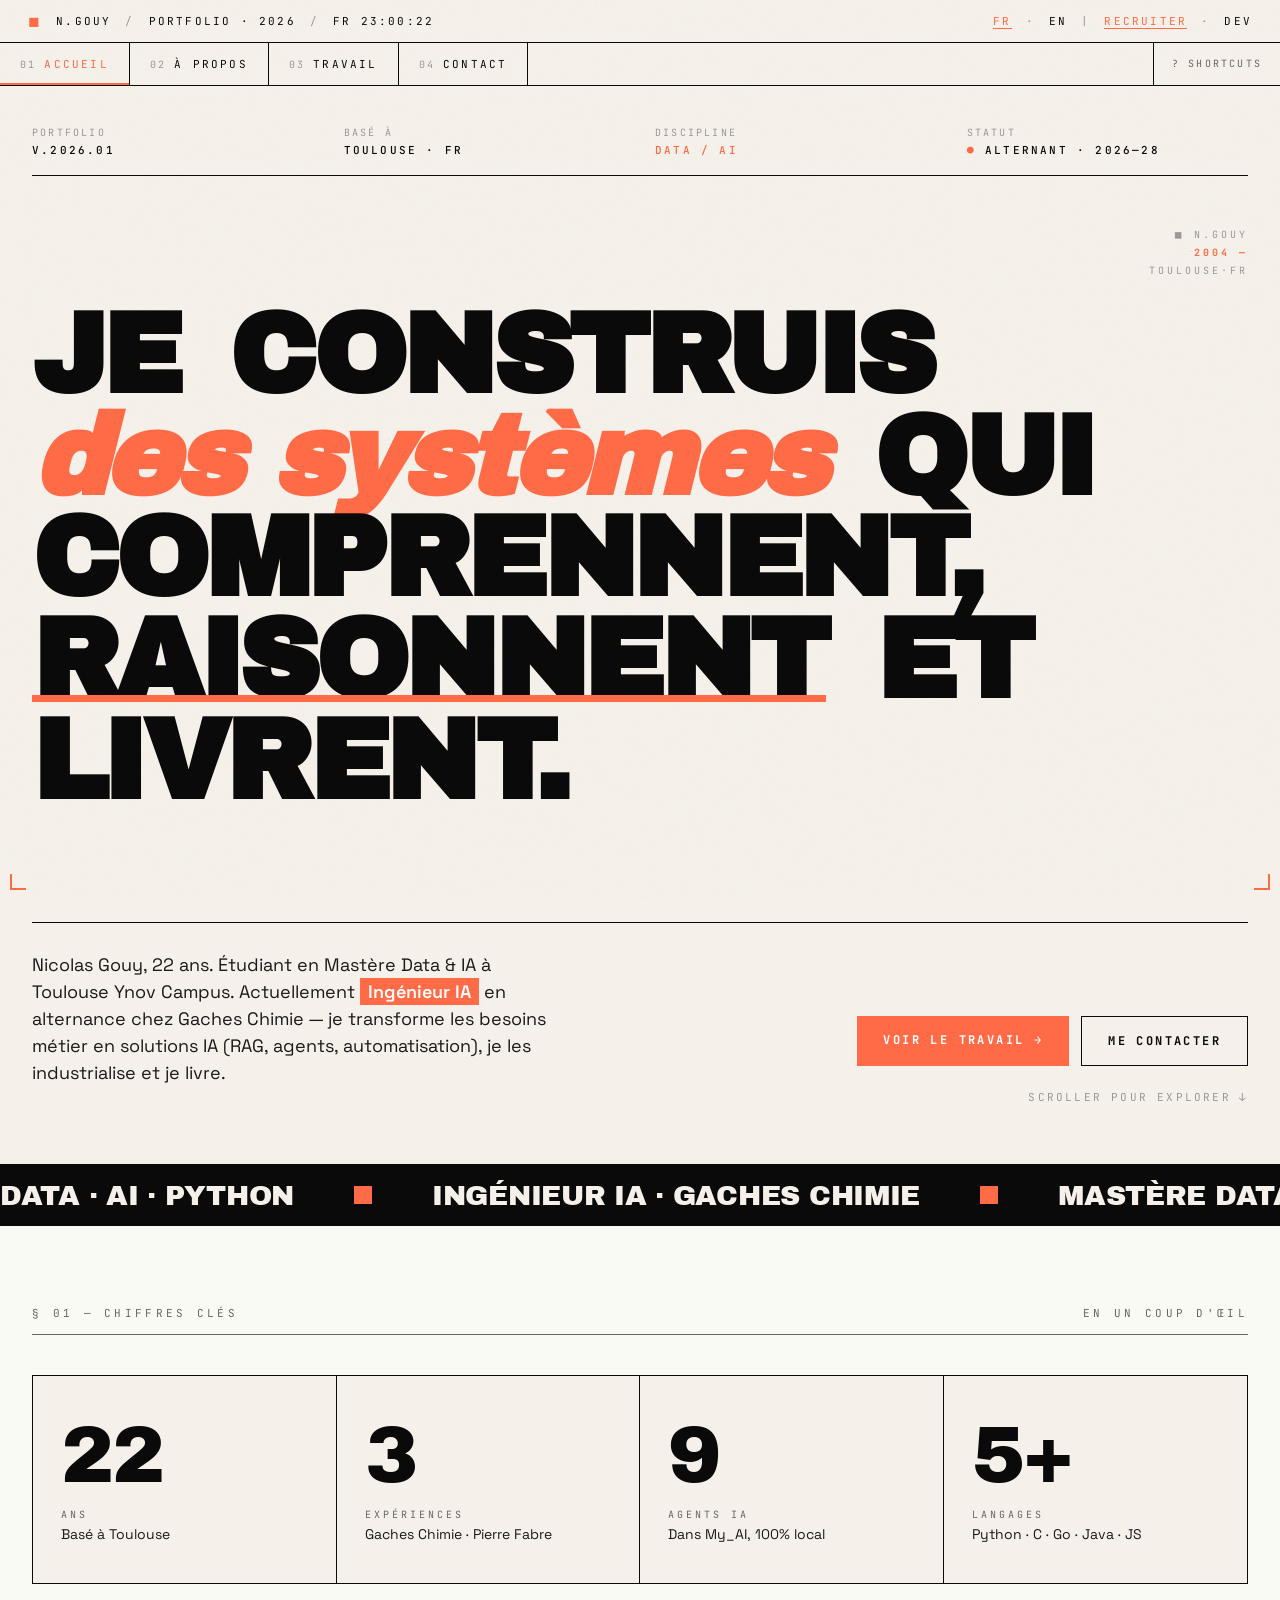
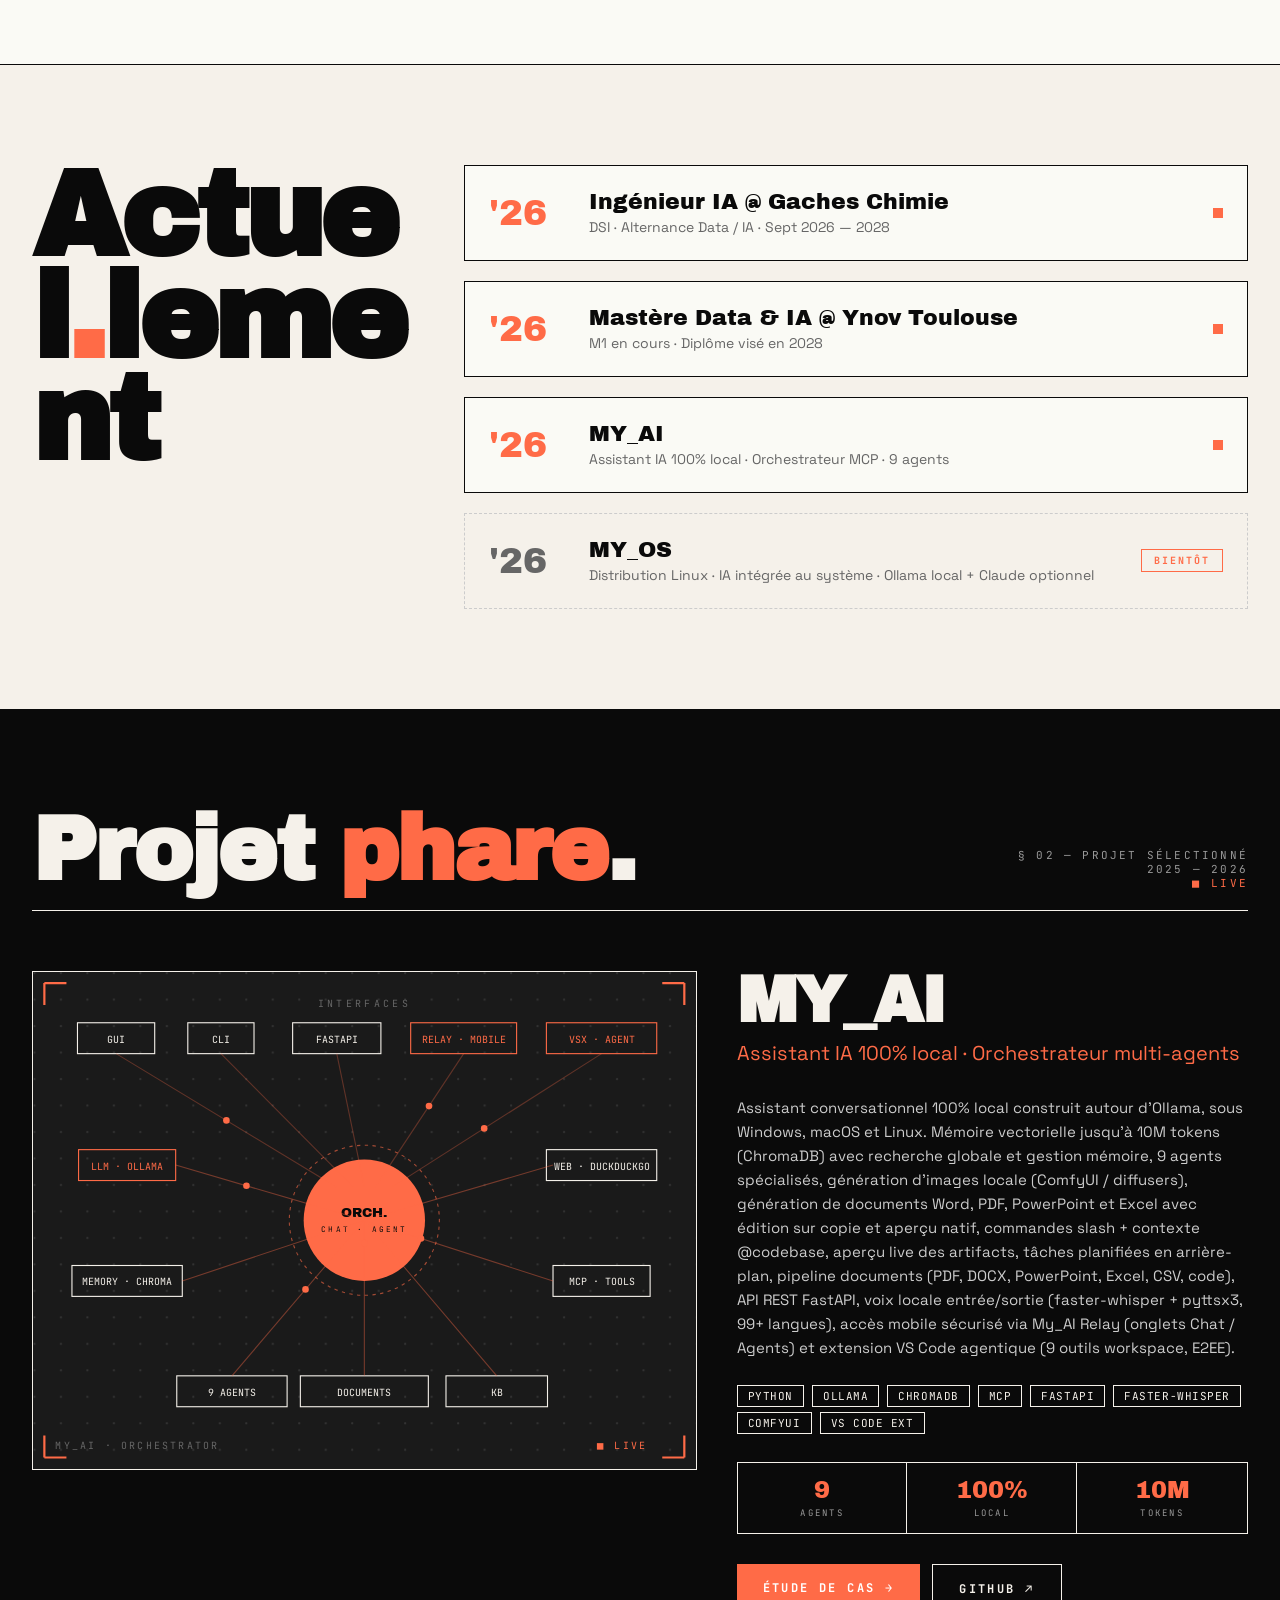
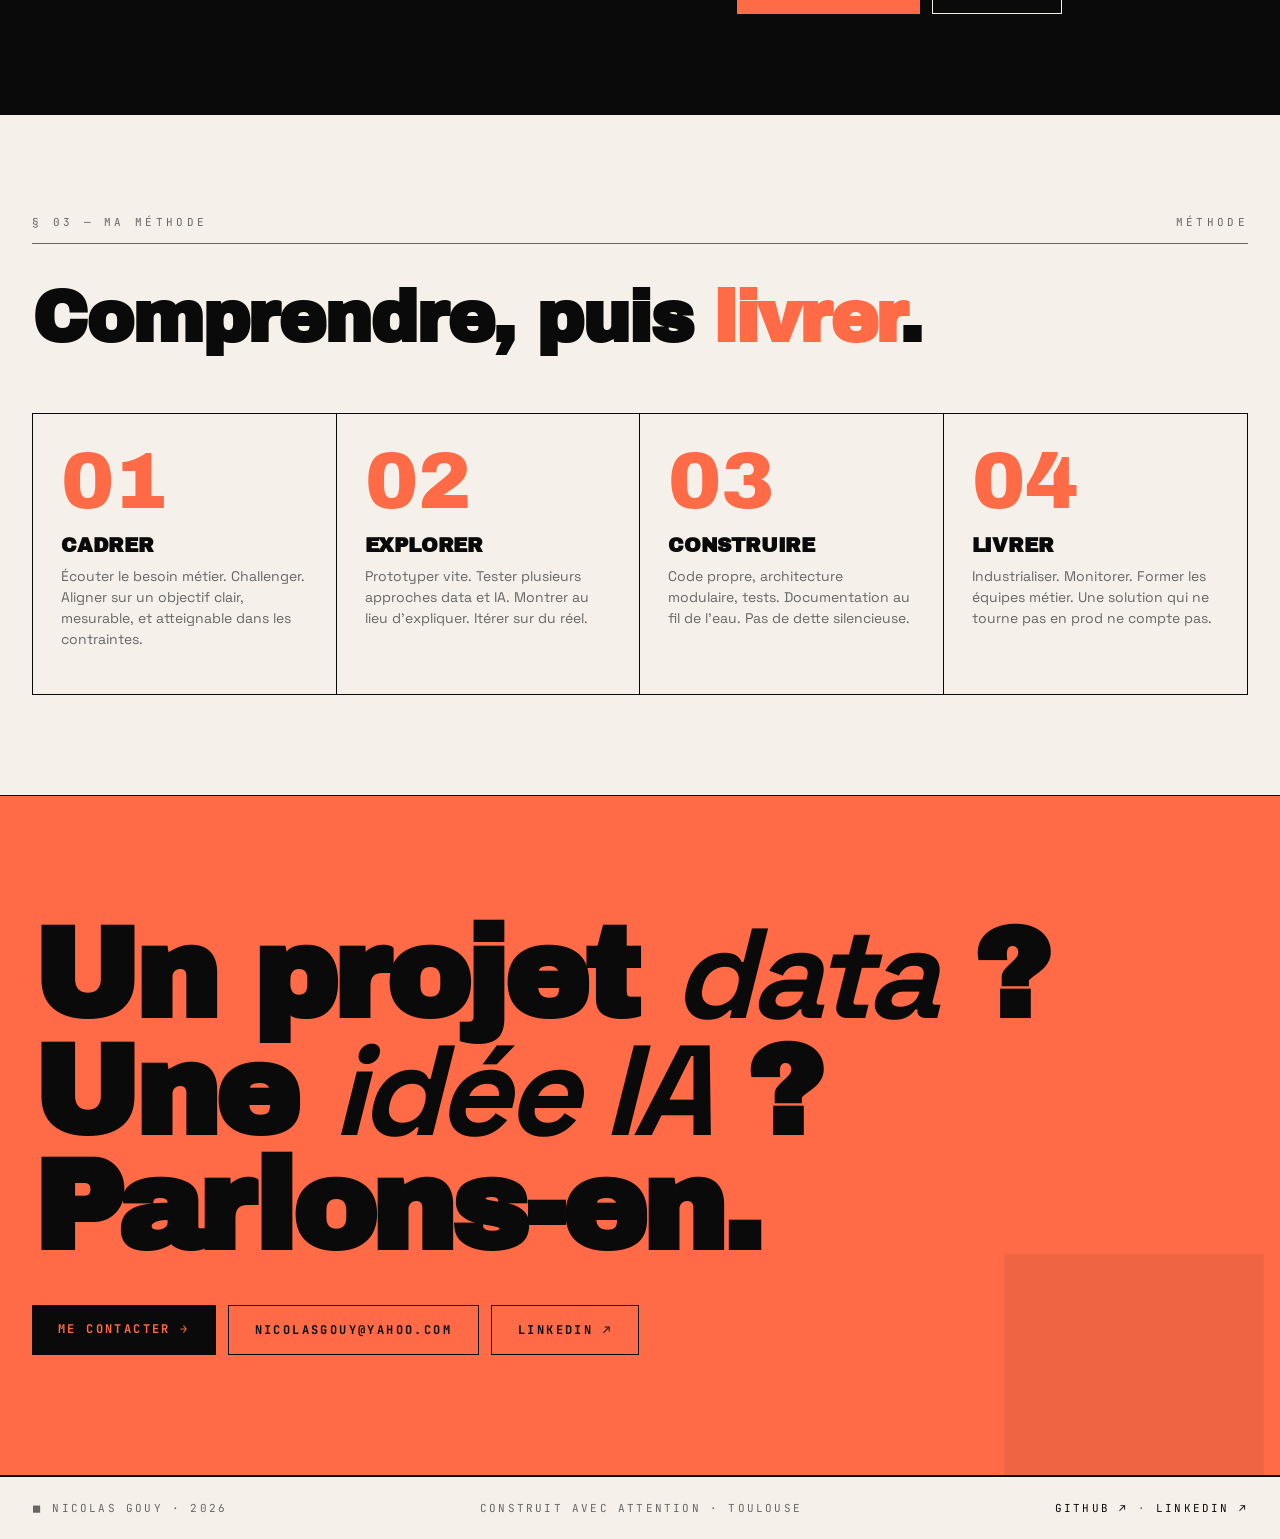
==== index.html @ 76bdbff6 "feat: add documents section with generation and editing capabilities - Introduced a new section for " ====
<!DOCTYPE html>
<html lang="fr">
<head>
<meta charset="UTF-8">
<meta name="viewport" content="width=device-width, initial-scale=1.0">
<title>Nicolas Gouy — Data / AI · Portfolio 2026</title>
<meta name="description" content="Portfolio de Nicolas Gouy, 22 ans, étudiant en Mastère Data & IA à Toulouse Ynov Campus. Ingénieur IA en alternance chez Gaches Chimie. Créateur de My_AI, assistant IA 100% local avec extension VS Code agentique.">
<meta name="author" content="Nicolas Gouy">
<meta name="theme-color" content="#0a0a0a">
<link rel="icon" type="image/svg+xml" href="assets/favicon.svg">
<link rel="alternate icon" href="assets/favicon.svg">
<!-- Open Graph -->
<meta property="og:type" content="website">
<meta property="og:url" content="https://gonicolas12.github.io/portfolio/">
<meta property="og:title" content="Nicolas Gouy — Data / AI · Portfolio 2026">
<meta property="og:description" content="Portfolio de Nicolas Gouy, 22 ans, étudiant en Mastère Data & IA à Toulouse Ynov Campus. Ingénieur IA en alternance chez Gaches Chimie. Créateur de My_AI, assistant IA 100% local avec extension VS Code agentique.">
<meta property="og:image" content="https://gonicolas12.github.io/portfolio/assets/og-image-v3.png">
<meta property="og:image:width" content="1200">
<meta property="og:image:height" content="630">
<meta property="og:locale" content="fr_FR">
<meta property="og:site_name" content="Nicolas Gouy">
<!-- Twitter -->
<meta name="twitter:card" content="summary_large_image">
<meta name="twitter:title" content="Nicolas Gouy — Data / AI · Portfolio 2026">
<meta name="twitter:description" content="Portfolio de Nicolas Gouy, 22 ans, étudiant en Mastère Data & IA à Toulouse Ynov Campus. Ingénieur IA en alternance chez Gaches Chimie. Créateur de My_AI, assistant IA 100% local avec extension VS Code agentique.">
<meta name="twitter:image" content="https://gonicolas12.github.io/portfolio/assets/og-image-v3.png">
<link rel="preconnect" href="https://fonts.googleapis.com">
<link rel="preconnect" href="https://fonts.gstatic.com" crossorigin>
<link href="https://fonts.googleapis.com/css2?family=Archivo+Black&family=Inter:wght@300;400;500;700;900&family=JetBrains+Mono:wght@300;400;500;700&family=Space+Grotesk:wght@300;400;500;600;700&display=swap" rel="stylesheet">
<link rel="stylesheet" href="shared/core.css?v=__VERSION__">
<link rel="stylesheet" href="styles/index.css?v=__VERSION__">
</head>
<body class="mode-rec">

<div id="header-mount" data-page="home"></div>

<!-- HERO -->
<section class="hero">
  <div class="hero-meta">
    <div><span class="label" data-fr="PORTFOLIO" data-en="PORTFOLIO">PORTFOLIO</span><span class="val">V.2026.01</span></div>
    <div><span class="label" data-fr="BASÉ À" data-en="BASED IN">BASÉ À</span><span class="val">TOULOUSE · FR</span></div>
    <div><span class="label" data-fr="DISCIPLINE" data-en="DISCIPLINE">DISCIPLINE</span><span class="val accent">DATA / AI</span></div>
    <div><span class="label" data-fr="STATUT" data-en="STATUS">STATUT</span><span class="val"><span style="color:var(--accent)">●</span> <span data-fr="ALTERNANT · 2026—28" data-en="APPRENTICE · 2026—28">ALTERNANT · 2026—28</span></span></div>
  </div>

  <div class="hero-sig">
    ◼ N.GOUY<br/>
    <b>2004 —</b><br/>
    TOULOUSE·FR
  </div>

  <div class="hero-manifesto">
    <h1 class="manifesto" id="manifesto-el">
      <span class="word hero-word" style="animation-delay: 0.1s" data-fr="JE" data-en="I">JE</span>
      <span class="word hero-word" style="animation-delay: 0.2s" data-fr="CONSTRUIS" data-en="BUILD">CONSTRUIS</span>
      <span class="word hero-word accent-word" style="animation-delay: 0.3s" data-fr-html="<em>des systèmes</em>" data-en-html="<em>systems</em>"><em>des systèmes</em></span>
      <span class="word hero-word" style="animation-delay: 0.4s" data-fr="QUI" data-en="THAT">QUI</span>
      <span class="word hero-word" style="animation-delay: 0.5s" data-fr="COMPRENNENT," data-en="UNDERSTAND,">COMPRENNENT,</span>
      <span class="word hero-word underline" style="animation-delay: 0.7s" data-fr="RAISONNENT" data-en="REASON">RAISONNENT</span>
      <span class="word hero-word" style="animation-delay: 0.9s" data-fr="ET" data-en="&amp;">ET</span>
      <span class="word hero-word" style="animation-delay: 1.0s" data-fr="LIVRENT." data-en="SHIP.">LIVRENT.</span>
    </h1>
  </div>

  <div class="hero-bottom">
    <p class="hero-intro" data-fr="Nicolas Gouy, 22 ans. Étudiant en Mastère Data & IA à Toulouse Ynov Campus. Actuellement <strong>Ingénieur IA</strong> en alternance chez Gaches Chimie — je transforme les besoins métier en solutions IA (RAG, agents, automatisation), je les industrialise et je livre." data-en="Nicolas Gouy, 22. Master's student in Data & AI at Toulouse Ynov Campus. Currently <strong>AI Engineer</strong> apprentice at Gaches Chimie — I turn business needs into AI solutions (RAG, agents, automation), industrialize them, and ship.">
      Nicolas Gouy, 22 ans. Étudiant en Mastère Data & IA à Toulouse Ynov Campus. Actuellement <strong>Ingénieur IA</strong> en alternance chez Gaches Chimie — je transforme les besoins métier en solutions IA (RAG, agents, automatisation), je les industrialise et je livre.
    </p>
    <div class="hero-ctas">
      <a href="work.html" class="btn btn-primary" data-fr="VOIR LE TRAVAIL →" data-en="SEE THE WORK →">VOIR LE TRAVAIL →</a>
      <a href="contact.html" class="btn btn-ghost" data-fr="ME CONTACTER" data-en="CONTACT ME">ME CONTACTER</a>
      <div class="scroll-hint">
        <span data-fr="SCROLLER POUR EXPLORER" data-en="SCROLL TO EXPLORE">SCROLLER POUR EXPLORER</span>
        <span class="scroll-arrow">↓</span>
      </div>
    </div>
  </div>
</section>

<!-- TICKER -->
<div class="ticker">
  <div class="ticker-row">
    <span>DATA · AI · PYTHON</span>
    <span class="star">◼</span>
    <span data-fr="INGÉNIEUR IA · GACHES CHIMIE" data-en="AI ENGINEER · GACHES CHIMIE">INGÉNIEUR IA · GACHES CHIMIE</span>
    <span class="star">◼</span>
    <span data-fr="MASTÈRE DATA &amp; IA · YNOV" data-en="MSC DATA &amp; AI · YNOV">MASTÈRE DATA &amp; IA · YNOV</span>
    <span class="star">◼</span>
    <span>MY_AI · 100% LOCAL</span>
    <span class="star">◼</span>
    <span>MY_OS · COMING SOON</span>
    <span class="star">◼</span>
    <span>DATA · AI · PYTHON</span>
    <span class="star">◼</span>
    <span data-fr="INGÉNIEUR IA · GACHES CHIMIE" data-en="AI ENGINEER · GACHES CHIMIE">INGÉNIEUR IA · GACHES CHIMIE</span>
    <span class="star">◼</span>
    <span data-fr="MASTÈRE DATA &amp; IA · YNOV" data-en="MSC DATA &amp; AI · YNOV">MASTÈRE DATA &amp; IA · YNOV</span>
    <span class="star">◼</span>
    <span>MY_AI · 100% LOCAL</span>
    <span class="star">◼</span>
    <span>MY_OS · COMING SOON</span>
    <span class="star">◼</span>
    <span>DATA · AI · PYTHON</span>
    <span class="star">◼</span>
    <span data-fr="INGÉNIEUR IA · GACHES CHIMIE" data-en="AI ENGINEER · GACHES CHIMIE">INGÉNIEUR IA · GACHES CHIMIE</span>
    <span class="star">◼</span>
    <span data-fr="MASTÈRE DATA &amp; IA · YNOV" data-en="MSC DATA &amp; AI · YNOV">MASTÈRE DATA &amp; IA · YNOV</span>
    <span class="star">◼</span>
    <span>MY_AI · 100% LOCAL</span>
    <span class="star">◼</span>
    <span>MY_OS · COMING SOON</span>
    <span class="star">◼</span>
  </div>
</div>

<!-- HIGHLIGHTS -->
<section class="highlights">
  <div class="sec-meta reveal">
    <span data-fr="§ 01 — CHIFFRES CLÉS" data-en="§ 01 — KEY FIGURES">§ 01 — CHIFFRES CLÉS</span>
    <span data-fr="EN UN COUP D'ŒIL" data-en="AT A GLANCE">EN UN COUP D'ŒIL</span>
  </div>
  <div class="highlights-grid">
    <div class="hi reveal d1">
      <div class="hi-big">22</div>
      <div class="hi-label" data-fr="ANS" data-en="YEARS OLD">ANS</div>
      <div class="hi-sub" data-fr="Basé à Toulouse" data-en="Based in Toulouse">Basé à Toulouse</div>
    </div>
    <div class="hi reveal d2">
      <div class="hi-big">3</div>
      <div class="hi-label" data-fr="EXPÉRIENCES" data-en="EXPERIENCES">EXPÉRIENCES</div>
      <div class="hi-sub" data-fr="Gaches Chimie · Pierre Fabre" data-en="Gaches Chimie · Pierre Fabre">Gaches Chimie · Pierre Fabre</div>
    </div>
    <div class="hi reveal d3">
      <div class="hi-big">9</div>
      <div class="hi-label" data-fr="AGENTS IA" data-en="AI AGENTS">AGENTS IA</div>
      <div class="hi-sub" data-fr="Dans My_AI, 100% local" data-en="In My_AI, 100% local">Dans My_AI, 100% local</div>
    </div>
    <div class="hi reveal d4">
      <div class="hi-big">5+</div>
      <div class="hi-label" data-fr="LANGAGES" data-en="LANGUAGES">LANGAGES</div>
      <div class="hi-sub" data-fr="Python · C · Go · Java · JS" data-en="Python · C · Go · Java · JS">Python · C · Go · Java · JS</div>
    </div>
  </div>
</section>

<!-- CURRENTLY -->
<section class="currently">
  <div class="reveal">
    <h2 data-fr-html="Actuel<span class='dot'>.</span>lement" data-en-html="Curr<span class='dot'>.</span>ently">Actuel<span class="dot">.</span>lement</h2>
  </div>
  <div class="currently-grid">
    <div class="now-item reveal d1">
      <div class="now-year">'26</div>
      <div>
        <div class="now-title" data-fr="Ingénieur IA @ Gaches Chimie" data-en="AI Engineer @ Gaches Chimie">Ingénieur IA @ Gaches Chimie</div>
        <div class="now-desc" data-fr="DSI · Alternance Data / IA · Sept 2026 — 2028" data-en="IT Department · Apprenticeship Data / AI · Sep 2026 — 2028">DSI · Alternance Data / IA · Sept 2026 — 2028</div>
      </div>
      <div class="now-pulse"></div>
    </div>
    <div class="now-item reveal d2">
      <div class="now-year">'26</div>
      <div>
        <div class="now-title" data-fr="Mastère Data &amp; IA @ Ynov Toulouse" data-en="MSc Data &amp; AI @ Ynov Toulouse">Mastère Data &amp; IA @ Ynov Toulouse</div>
        <div class="now-desc" data-fr="M1 en cours · Diplôme visé en 2028" data-en="M1 (1st year) in progress · Degree expected 2028">M1 en cours · Diplôme visé en 2028</div>
      </div>
      <div class="now-pulse"></div>
    </div>
    <div class="now-item reveal d3">
      <div class="now-year">'26</div>
      <div>
        <div class="now-title">MY_AI</div>
        <div class="now-desc" data-fr="Assistant IA 100% local · Orchestrateur MCP · 9 agents" data-en="100% local AI assistant · MCP orchestrator · 9 agents">Assistant IA 100% local · Orchestrateur MCP · 9 agents</div>
      </div>
      <div class="now-pulse"></div>
    </div>
    <a href="https://github.com/gonicolas12/My_OS" target="_blank" class="now-item now-item-soon reveal d4" style="text-decoration: none;">
      <div class="now-year">'26</div>
      <div>
        <div class="now-title">MY_OS</div>
        <div class="now-desc" data-fr="Distribution Linux · IA intégrée au système · Ollama local + Claude optionnel" data-en="Linux distro · System-integrated AI · Local Ollama + optional Claude">Distribution Linux · IA intégrée au système · Ollama local + Claude optionnel</div>
      </div>
      <span class="badge-soon" data-fr="BIENTÔT" data-en="SOON">BIENTÔT</span>
    </a>
  </div>
</section>

<!-- FEATURED WORK -->
<section class="featured">
  <div class="featured-head reveal">
    <h2 data-fr-html="Projet <span>phare</span>." data-en-html="Featured <span>work</span>.">Projet <span>phare</span>.</h2>
    <div class="meta">
      <span data-fr="§ 02 — PROJET SÉLECTIONNÉ" data-en="§ 02 — SELECTED WORK">§ 02 — PROJET SÉLECTIONNÉ</span><br/>
      2025 — 2026<br/>
      <span style="color: var(--accent)">◼ LIVE</span>
    </div>
  </div>

  <div class="showcase">
    <div class="showcase-vis reveal">
      <svg viewBox="0 0 600 450" xmlns="http://www.w3.org/2000/svg">
        <defs>
          <pattern id="grid-dots" width="24" height="24" patternUnits="userSpaceOnUse">
            <circle cx="1" cy="1" r="1" fill="#333"/>
          </pattern>
        </defs>
        <rect width="600" height="450" fill="url(#grid-dots)"/>

        <!-- Layer top — Interfaces -->
        <g font-family="JetBrains Mono" font-size="9" fill="#f5f1ea">
          <text x="300" y="32" text-anchor="middle" fill="#666" letter-spacing="3">INTERFACES</text>
          <g transform="translate(75, 60)"><rect x="-35" y="-14" width="70" height="28" fill="none" stroke="#f5f1ea" stroke-width="1"/><text text-anchor="middle" y="4">GUI</text></g>
          <g transform="translate(170, 60)"><rect x="-30" y="-14" width="60" height="28" fill="none" stroke="#f5f1ea" stroke-width="1"/><text text-anchor="middle" y="4">CLI</text></g>
          <g transform="translate(275, 60)"><rect x="-40" y="-14" width="80" height="28" fill="none" stroke="#f5f1ea" stroke-width="1"/><text text-anchor="middle" y="4">FASTAPI</text></g>
          <g transform="translate(390, 60)"><rect x="-48" y="-14" width="96" height="28" fill="none" stroke="#ff6b47" stroke-width="1"/><text text-anchor="middle" y="4" fill="#ff6b47">RELAY · MOBILE</text></g>
          <g transform="translate(515, 60)"><rect x="-50" y="-14" width="100" height="28" fill="none" stroke="#ff6b47" stroke-width="1"/><text text-anchor="middle" y="4" fill="#ff6b47">VSX · AGENT</text></g>
        </g>

        <!-- Orchestrator center -->
        <g transform="translate(300, 225)">
          <circle r="68" fill="none" stroke="#ff6b47" stroke-width="1" stroke-dasharray="3 4" opacity="0.6">
            <animateTransform attributeName="transform" type="rotate" from="0" to="360" dur="50s" repeatCount="indefinite"/>
          </circle>
          <circle r="55" fill="#ff6b47"/>
          <text text-anchor="middle" y="-3" font-family="Archivo Black" font-size="12" fill="#0a0a0a">ORCH.</text>
          <text text-anchor="middle" y="11" font-family="JetBrains Mono" font-size="7" fill="#0a0a0a" letter-spacing="2">CHAT · AGENT</text>
        </g>

        <!-- Subsystems around the orchestrator -->
        <g font-family="JetBrains Mono" font-size="9" fill="#f5f1ea">
          <!-- LLM left -->
          <g transform="translate(85, 175)"><rect x="-44" y="-14" width="88" height="28" fill="none" stroke="#ff6b47" stroke-width="1"/><text text-anchor="middle" y="4" fill="#ff6b47">LLM · OLLAMA</text></g>
          <!-- Memory left-bottom -->
          <g transform="translate(85, 280)"><rect x="-50" y="-14" width="100" height="28" fill="none" stroke="#f5f1ea" stroke-width="1"/><text text-anchor="middle" y="4">MEMORY · CHROMA</text></g>
          <!-- Web right -->
          <g transform="translate(515, 175)"><rect x="-50" y="-14" width="100" height="28" fill="none" stroke="#f5f1ea" stroke-width="1"/><text text-anchor="middle" y="4">WEB · DUCKDUCKGO</text></g>
          <!-- MCP right-bottom -->
          <g transform="translate(515, 280)"><rect x="-44" y="-14" width="88" height="28" fill="none" stroke="#f5f1ea" stroke-width="1"/><text text-anchor="middle" y="4">MCP · TOOLS</text></g>
          <!-- 9 agents bottom-left -->
          <g transform="translate(180, 380)"><rect x="-50" y="-14" width="100" height="28" fill="none" stroke="#f5f1ea" stroke-width="1"/><text text-anchor="middle" y="4">9 AGENTS</text></g>
          <!-- Documents bottom (read · generate · edit) -->
          <g transform="translate(300, 380)"><rect x="-58" y="-14" width="116" height="28" fill="none" stroke="#f5f1ea" stroke-width="1"/><text text-anchor="middle" y="4">DOCUMENTS</text></g>
          <!-- KB bottom-right -->
          <g transform="translate(420, 380)"><rect x="-46" y="-14" width="92" height="28" fill="none" stroke="#f5f1ea" stroke-width="1"/><text text-anchor="middle" y="4">KB</text></g>
        </g>

        <!-- Connections interfaces -> orchestrator -->
        <g stroke="#ff6b47" stroke-width="1" opacity="0.3" fill="none">
          <line x1="75" y1="74" x2="275" y2="195"/>
          <line x1="170" y1="74" x2="290" y2="195"/>
          <line x1="275" y1="74" x2="300" y2="195"/>
          <line x1="390" y1="74" x2="310" y2="195"/>
          <line x1="515" y1="74" x2="325" y2="195"/>
        </g>

        <!-- Connections orchestrator -> subsystems -->
        <g stroke="#ff6b47" stroke-width="1" opacity="0.4" fill="none">
          <line x1="300" y1="225" x2="129" y2="175"/>
          <line x1="300" y1="225" x2="135" y2="280"/>
          <line x1="300" y1="225" x2="471" y2="175"/>
          <line x1="300" y1="225" x2="471" y2="280"/>
          <line x1="300" y1="225" x2="180" y2="366"/>
          <line x1="300" y1="225" x2="300" y2="366"/>
          <line x1="300" y1="225" x2="420" y2="366"/>
        </g>

        <!-- Animated data flow -->
        <circle r="3" fill="#ff6b47">
          <animateMotion dur="2.6s" repeatCount="indefinite" path="M 75 74 L 275 195"/>
        </circle>
        <circle r="3" fill="#ff6b47">
          <animateMotion dur="2.8s" repeatCount="indefinite" path="M 390 74 L 310 195"/>
        </circle>
        <circle r="3" fill="#ff6b47">
          <animateMotion dur="2.5s" repeatCount="indefinite" path="M 515 74 L 325 195"/>
        </circle>
        <circle r="3" fill="#ff6b47">
          <animateMotion dur="2.4s" repeatCount="indefinite" path="M 300 225 L 129 175"/>
        </circle>
        <circle r="3" fill="#ff6b47">
          <animateMotion dur="3s" repeatCount="indefinite" path="M 300 225 L 471 280"/>
        </circle>
        <circle r="3" fill="#ff6b47">
          <animateMotion dur="3.4s" repeatCount="indefinite" path="M 300 225 L 300 366"/>
        </circle>
        <circle r="3" fill="#ff6b47">
          <animateMotion dur="2.7s" repeatCount="indefinite" path="M 300 225 L 180 366"/>
        </circle>

        <!-- corners -->
        <path d="M 10 10 L 30 10 M 10 10 L 10 30" stroke="#ff6b47" stroke-width="2" fill="none"/>
        <path d="M 590 10 L 570 10 M 590 10 L 590 30" stroke="#ff6b47" stroke-width="2" fill="none"/>
        <path d="M 10 440 L 30 440 M 10 440 L 10 420" stroke="#ff6b47" stroke-width="2" fill="none"/>
        <path d="M 590 440 L 570 440 M 590 440 L 590 420" stroke="#ff6b47" stroke-width="2" fill="none"/>

        <!-- labels -->
        <text x="20" y="432" font-family="JetBrains Mono" font-size="9" fill="#666" letter-spacing="2">MY_AI · ORCHESTRATOR</text>
        <text x="510" y="432" font-family="JetBrains Mono" font-size="9" fill="#ff6b47" letter-spacing="2">◼ LIVE</text>
      </svg>
    </div>

    <div class="showcase-info reveal d1">
      <h3>MY_AI</h3>
      <div class="tagline" data-fr="Assistant IA 100% local · Orchestrateur multi-agents" data-en="100% local AI assistant · Multi-agent orchestrator">Assistant IA 100% local · Orchestrateur multi-agents</div>
      <p data-fr="Assistant conversationnel 100% local construit autour d'Ollama, sous Windows, macOS et Linux. Mémoire vectorielle jusqu'à 10M tokens (ChromaDB) avec recherche globale et gestion mémoire, 9 agents spécialisés, génération d'images locale (ComfyUI / diffusers), génération de documents Word, PDF, PowerPoint et Excel avec édition sur copie et aperçu natif, commandes slash + contexte @codebase, aperçu live des artifacts, tâches planifiées en arrière-plan, pipeline documents (PDF, DOCX, PowerPoint, Excel, CSV, code), API REST FastAPI, voix locale entrée/sortie (faster-whisper + pyttsx3, 99+ langues), accès mobile sécurisé via My_AI Relay (onglets Chat / Agents) et extension VS Code agentique (9 outils workspace, E2EE)." data-en="100% local conversational assistant built around Ollama, on Windows, macOS and Linux. Vector memory up to 10M tokens (ChromaDB) with global search and memory management, 9 specialized agents, local image generation (ComfyUI / diffusers), Word, PDF, PowerPoint and Excel document generation with copy-based editing and native preview, slash commands + @codebase context, live artifacts preview, background scheduled tasks, document pipeline (PDF, DOCX, PowerPoint, Excel, CSV, code), FastAPI REST API, local voice in/out (faster-whisper + pyttsx3, 99+ languages), secure mobile access via My_AI Relay (Chat / Agents tabs) and an agentic VS Code extension (9 workspace tools, E2EE).">
        Assistant conversationnel 100% local construit autour d'Ollama, sous Windows, macOS et Linux. Mémoire vectorielle jusqu'à 10M tokens (ChromaDB) avec recherche globale et gestion mémoire, 9 agents spécialisés, génération d'images locale (ComfyUI / diffusers), génération de documents Word, PDF, PowerPoint et Excel avec édition sur copie et aperçu natif, commandes slash + contexte @codebase, aperçu live des artifacts, tâches planifiées en arrière-plan, pipeline documents (PDF, DOCX, PowerPoint, Excel, CSV, code), API REST FastAPI, voix locale entrée/sortie (faster-whisper + pyttsx3, 99+ langues), accès mobile sécurisé via My_AI Relay (onglets Chat / Agents) et extension VS Code agentique (9 outils workspace, E2EE).
      </p>
      <div class="showcase-stack">
        <span class="chip">PYTHON</span>
        <span class="chip">OLLAMA</span>
        <span class="chip">CHROMADB</span>
        <span class="chip">MCP</span>
        <span class="chip">FASTAPI</span>
        <span class="chip">FASTER-WHISPER</span>
        <span class="chip">COMFYUI</span>
        <span class="chip">VS CODE EXT</span>
      </div>
      <div class="showcase-metrics">
        <div class="sm-item"><div class="sm-v">9</div><div class="sm-k" data-fr="AGENTS" data-en="AGENTS">AGENTS</div></div>
        <div class="sm-item"><div class="sm-v">100%</div><div class="sm-k" data-fr="LOCAL" data-en="LOCAL">LOCAL</div></div>
        <div class="sm-item"><div class="sm-v">10M</div><div class="sm-k" data-fr="TOKENS" data-en="TOKENS">TOKENS</div></div>
      </div>
      <div style="display: flex; gap: 12px; flex-wrap: wrap;">
        <a href="work.html" class="btn btn-primary" style="background: var(--accent); color: #fff;" data-fr="ÉTUDE DE CAS →" data-en="CASE STUDY →">ÉTUDE DE CAS →</a>
        <a href="https://github.com/gonicolas12/My_AI" target="_blank" class="btn btn-ghost" style="border-color: var(--bg); color: var(--bg);">GITHUB ↗</a>
      </div>
    </div>
  </div>
</section>

<!-- PROCESS -->
<section class="process">
  <div class="sec-meta reveal">
    <span data-fr="§ 03 — MA MÉTHODE" data-en="§ 03 — HOW I WORK">§ 03 — MA MÉTHODE</span>
    <span data-fr="MÉTHODE" data-en="METHOD">MÉTHODE</span>
  </div>
  <h2 class="reveal" data-fr-html="Comprendre, puis <span class='accent'>livrer</span>." data-en-html="Understand, then <span class='accent'>ship</span>.">Comprendre, puis <span class="accent">livrer</span>.</h2>

  <div class="process-grid">
    <div class="proc reveal d1">
      <div class="proc-num">01</div>
      <h4 data-fr="CADRER" data-en="FRAME">CADRER</h4>
      <p data-fr="Écouter le besoin métier. Challenger. Aligner sur un objectif clair, mesurable, et atteignable dans les contraintes." data-en="Listen to the business need. Challenge. Align on a clear, measurable goal that's achievable within constraints.">Écouter le besoin métier. Challenger. Aligner sur un objectif clair, mesurable, et atteignable dans les contraintes.</p>
    </div>
    <div class="proc reveal d2">
      <div class="proc-num">02</div>
      <h4 data-fr="EXPLORER" data-en="EXPLORE">EXPLORER</h4>
      <p data-fr="Prototyper vite. Tester plusieurs approches data et IA. Montrer au lieu d'expliquer. Itérer sur du réel." data-en="Prototype fast. Test several data and AI approaches. Show, don't tell. Iterate on real data.">Prototyper vite. Tester plusieurs approches data et IA. Montrer au lieu d'expliquer. Itérer sur du réel.</p>
    </div>
    <div class="proc reveal d3">
      <div class="proc-num">03</div>
      <h4 data-fr="CONSTRUIRE" data-en="BUILD">CONSTRUIRE</h4>
      <p data-fr="Code propre, architecture modulaire, tests. Documentation au fil de l'eau. Pas de dette silencieuse." data-en="Clean code, modular architecture, tests. Documentation as we go. No silent technical debt.">Code propre, architecture modulaire, tests. Documentation au fil de l'eau. Pas de dette silencieuse.</p>
    </div>
    <div class="proc reveal d4">
      <div class="proc-num">04</div>
      <h4 data-fr="LIVRER" data-en="SHIP">LIVRER</h4>
      <p data-fr="Industrialiser. Monitorer. Former les équipes métier. Une solution qui ne tourne pas en prod ne compte pas." data-en="Industrialize. Monitor. Train business teams. A solution that doesn't run in production doesn't count.">Industrialiser. Monitorer. Former les équipes métier. Une solution qui ne tourne pas en prod ne compte pas.</p>
    </div>
  </div>
</section>

<!-- CTA BIG -->
<section class="cta-big">
  <h2 class="reveal" data-fr-html="Un projet <em>data</em> ?<br/>Une <em>idée IA</em> ?<br/>Parlons-en." data-en-html="A <em>data</em> project?<br/>An <em>AI idea</em>?<br/>Let's talk.">Un projet <em>data</em> ?<br/>Une <em>idée IA</em> ?<br/>Parlons-en.</h2>
  <div class="cta-big-links reveal d1">
    <a href="contact.html" class="btn btn-primary" data-fr="ME CONTACTER →" data-en="CONTACT ME →">ME CONTACTER →</a>
    <a href="mailto:nicolasgouy@yahoo.com" class="btn btn-ghost">NICOLASGOUY@YAHOO.COM</a>
    <a href="https://www.linkedin.com/in/nicolas-gouy/" target="_blank" class="btn btn-ghost">LINKEDIN ↗</a>
  </div>
</section>

<div id="footer-mount"></div>

<script src="shared/content.js?v=__VERSION__"></script>
<script src="shared/header.js?v=__VERSION__"></script>
<script src="scripts/index.js?v=__VERSION__"></script>
</body>
</html>
---- shared/core.css ----
/* V2 FINAL — "THE SLAB" — shared core */
:root {
  --bg: #f5f1ea;
  --ink: #0a0a0a;
  --ink-soft: #1a1a1a;
  --paper: #fafaf5;
  --muted: #666;
  --dim: #999;
  --line: #0a0a0a;
  --line-soft: #ccc;
  --accent: #ff6b47;
  --display: 'Archivo Black', 'Space Grotesk', sans-serif;
  --serif: 'Space Grotesk', sans-serif;
  --mono: 'JetBrains Mono', ui-monospace, monospace;
  --body: 'Inter', sans-serif;
}
* { box-sizing: border-box; }
html, body { margin: 0; padding: 0; }
html { overflow-x: hidden; }
body {
  background: var(--bg);
  color: var(--ink);
  font-family: var(--body);
  min-height: 100vh;
  width: 100%;
  max-width: 100vw;
  overflow-x: hidden;
}
h1, h2, h3, h4 { overflow-wrap: break-word; word-break: break-word; }
a { color: inherit; }
::selection { background: var(--accent); color: #fff; }

/* Grain */
body::before {
  content: '';
  position: fixed; inset: 0;
  background-image: url("data:image/svg+xml,%3Csvg viewBox='0 0 200 200' xmlns='http://www.w3.org/2000/svg'%3E%3Cfilter id='n'%3E%3CfeTurbulence type='fractalNoise' baseFrequency='0.85' numOctaves='2' /%3E%3C/filter%3E%3Crect width='100%25' height='100%25' filter='url(%23n)' opacity='0.35' /%3E%3C/svg%3E");
  opacity: 0.05;
  pointer-events: none;
  z-index: 1000;
  mix-blend-mode: multiply;
}

/* Scrollbar */
*::-webkit-scrollbar { width: 8px; height: 8px; }
*::-webkit-scrollbar-track { background: var(--bg); }
*::-webkit-scrollbar-thumb { background: var(--ink); }

/* Top system bar */
.sysbar {
  display: flex;
  justify-content: space-between;
  align-items: center;
  padding: 12px 28px;
  font-family: var(--mono);
  font-size: 11px;
  letter-spacing: 0.2em;
  background: var(--bg);
  border-bottom: 1px solid var(--ink);
  position: sticky;
  top: 0;
  z-index: 100;
}
.sysbar-l, .sysbar-r { display: flex; gap: 14px; align-items: center; }
.sysbar .sep { color: var(--dim); }
.sysbar .mark { color: var(--accent); font-size: 14px; }
.sysbar button, .sysbar a.toggle {
  background: transparent;
  border: none;
  color: var(--ink);
  font-family: inherit;
  font-size: 11px;
  letter-spacing: 0.2em;
  padding: 0;
  cursor: pointer;
  text-decoration: none;
  border-bottom: 1px solid transparent;
}
.sysbar button:hover, .sysbar a.toggle:hover { border-bottom-color: var(--accent); color: var(--accent); }
.sysbar button.active { color: var(--accent); }

/* Scroll progress */
.scroll-progress {
  position: fixed;
  top: 40px;
  left: 0;
  height: 2px;
  background: var(--accent);
  z-index: 98;
  transition: width 0.1s;
  width: 0;
}

/* Main nav */
.mainnav {
  display: flex;
  font-family: var(--mono);
  font-size: 11px;
  letter-spacing: 0.2em;
  border-bottom: 1px solid var(--ink);
  background: var(--bg);
  position: sticky;
  top: 42px;
  z-index: 99;
}
.mainnav a {
  padding: 14px 20px;
  color: var(--ink);
  text-decoration: none;
  border-right: 1px solid var(--ink);
  transition: all 0.2s;
  display: flex; gap: 8px; align-items: center;
  position: relative;
}
.mainnav a::before {
  content: ''; position: absolute; left: 0; bottom: 0; height: 2px; width: 0;
  background: var(--accent); transition: width 0.3s;
}
.mainnav a:hover::before, .mainnav a.active::before { width: 100%; }
.mainnav a.active { color: var(--accent); }
.mainnav .idx { color: var(--dim); font-size: 10px; }
.mainnav .spacer { flex: 1; border: none; }
.mainnav .kb {
  padding: 14px 18px;
  color: var(--muted);
  font-size: 10px;
  cursor: pointer;
  user-select: none;
  border-left: 1px solid var(--ink);
}
.mainnav .kb:hover { color: var(--accent); }

/* Utility chips */
.chip {
  display: inline-block;
  font-family: var(--mono);
  font-size: 11px;
  border: 1px solid var(--ink);
  padding: 3px 10px;
  margin: 0 4px 4px 0;
  letter-spacing: 0.05em;
}
.chip.accent { background: var(--accent); color: #fff; border-color: var(--accent); }
.chip.dark { background: var(--ink); color: var(--bg); }

/* Badge "coming soon" */
.badge-soon {
  display: inline-block;
  font-family: var(--mono);
  font-size: 10px;
  letter-spacing: 0.2em;
  padding: 4px 12px;
  border: 1px solid var(--accent);
  color: var(--accent);
  font-weight: 700;
  animation: badge-blink 1.4s step-end infinite;
}
@keyframes badge-blink { 50% { opacity: 0.4; } }

/* Buttons */
.btn {
  display: inline-block;
  padding: 16px 26px;
  font-family: var(--mono);
  font-size: 12px;
  font-weight: 700;
  letter-spacing: 0.2em;
  text-decoration: none;
  cursor: pointer;
  border: none;
  transition: all 0.2s;
  font-variant-emoji: text;
}
.btn, .m-arrow, .scroll-arrow, .crumb, .meta { font-variant-emoji: text; }
.btn-primary { background: var(--accent); color: #fff; }
.btn-primary:hover { background: var(--ink); color: var(--accent); }
.btn-ghost { background: transparent; border: 1px solid var(--ink); color: var(--ink); }
.btn-ghost:hover { background: var(--ink); color: var(--bg); }

/* Section primitives */
.sec { padding: 90px 32px; border-bottom: 1px solid var(--ink); }
.sec.dark { background: var(--ink); color: var(--bg); border-bottom-color: var(--bg); }
.sec.accent-bg { background: var(--accent); color: var(--ink); }

.sec-meta {
  display: flex; justify-content: space-between;
  font-family: var(--mono); font-size: 11px;
  letter-spacing: 0.3em; color: var(--muted);
  margin-bottom: 40px; padding-bottom: 14px;
  border-bottom: 1px solid currentColor;
}
.sec.dark .sec-meta { color: var(--dim); border-bottom-color: var(--dim); }

/* Reveal */
.reveal { opacity: 0; transform: translateY(40px); transition: opacity 0.9s cubic-bezier(0.2, 0.7, 0.3, 1), transform 0.9s cubic-bezier(0.2, 0.7, 0.3, 1); }
.reveal.in { opacity: 1; transform: translateY(0); }
.reveal.d1 { transition-delay: 0.08s; }
.reveal.d2 { transition-delay: 0.16s; }
.reveal.d3 { transition-delay: 0.24s; }
.reveal.d4 { transition-delay: 0.32s; }
.reveal.d5 { transition-delay: 0.4s; }

.slide-x { opacity: 0; transform: translateX(-40px); transition: all 0.9s cubic-bezier(0.2,0.7,0.3,1); }
.slide-x.in { opacity: 1; transform: translateX(0); }

/* Footer */
footer.foot {
  display: flex; justify-content: space-between;
  padding: 24px 32px;
  font-family: var(--mono); font-size: 11px;
  letter-spacing: 0.2em; color: var(--muted);
  border-top: 1px solid var(--ink);
}

/* Keyboard help overlay */
.kb-overlay {
  position: fixed; inset: 0;
  background: rgba(10,10,10,0.94);
  z-index: 500;
  display: none;
  align-items: center; justify-content: center;
  backdrop-filter: blur(8px);
}
.kb-overlay.open { display: flex; }
.kb-box {
  border: 2px solid var(--accent);
  background: var(--bg);
  padding: 36px;
  max-width: 560px;
  font-family: var(--mono);
  font-size: 13px;
}
.kb-box h3 { font-family: var(--display); margin: 0 0 20px; font-size: 32px; letter-spacing: -0.02em; color: var(--ink); }
.kb-box h3 span { color: var(--accent); }
.kb-box .row { display: flex; justify-content: space-between; padding: 10px 0; border-bottom: 1px dashed var(--line-soft); }
.kb-box kbd {
  background: var(--ink); color: var(--accent);
  padding: 3px 10px; font-family: var(--mono); font-size: 11px;
  margin: 0 2px;
}
.kb-box .close { margin-top: 20px; color: var(--muted); font-size: 11px; cursor: pointer; }

/* Konami overlay */
.konami-overlay {
  position: fixed; inset: 0;
  background: var(--accent);
  color: var(--ink);
  z-index: 1500;
  display: none;
  align-items: center; justify-content: center;
  flex-direction: column;
  font-family: var(--display);
  animation: konamiIn 0.5s ease-out;
}
.konami-overlay.open { display: flex; }
.konami-overlay h1 {
  font-size: clamp(80px, 16vw, 220px);
  margin: 0; font-weight: 900;
  letter-spacing: -0.05em; line-height: 0.85;
  text-align: center;
}
.konami-overlay p { font-family: var(--mono); font-size: 14px; letter-spacing: 0.3em; margin-top: 24px; }
.konami-overlay .close-hint { position: absolute; bottom: 30px; font-family: var(--mono); font-size: 10px; letter-spacing: 0.3em; }
@keyframes konamiIn { from { opacity: 0; transform: scale(0.9); } to { opacity: 1; transform: scale(1); } }

/* Links with underline animation */
a.link {
  position: relative; text-decoration: none;
  color: var(--ink); display: inline-block;
}
a.link::after {
  content: ''; position: absolute; left: 0; bottom: -2px;
  width: 100%; height: 2px; background: currentColor;
  transform: scaleX(0); transform-origin: right;
  transition: transform 0.4s cubic-bezier(0.2,0.7,0.3,1);
}
a.link:hover::after { transform: scaleX(1); transform-origin: left; }

/* Body mode toggles */
body.mode-rec .dev-only { display: none !important; }
body.mode-dev .rec-only { display: none !important; }

/* Page-specific: corner marks (brutalist) */
.corner-marks { position: fixed; pointer-events: none; z-index: 50; }
.corner-marks .m {
  position: fixed; width: 16px; height: 16px;
  border: 2px solid var(--accent);
}
.corner-marks .m.tl { top: 50px; left: 10px; border-right: none; border-bottom: none; }
.corner-marks .m.tr { top: 50px; right: 10px; border-left: none; border-bottom: none; }
.corner-marks .m.bl { bottom: 10px; left: 10px; border-right: none; border-top: none; }
.corner-marks .m.br { bottom: 10px; right: 10px; border-left: none; border-top: none; }

/* ============ MOBILE (≤ 720px) — global ============ */
@media (max-width: 720px) {
  .sysbar {
    padding: 10px 14px;
    font-size: 9px;
    letter-spacing: 0.12em;
    gap: 8px;
    flex-wrap: nowrap;
    min-width: 0;
  }
  .sysbar-l, .sysbar-r { gap: 8px; min-width: 0; flex-shrink: 1; }
  .sysbar-l { overflow: hidden; }
  .sysbar-l .hide-mob,
  .sysbar-l > span:nth-child(4),
  .sysbar-l > .sep:nth-child(3) { display: none; }
  .sysbar button, .sysbar a.toggle { font-size: 9px; letter-spacing: 0.12em; }
  .sysbar .mark { font-size: 12px; }

  .mainnav {
    overflow: hidden;
    width: 100%;
  }
  .mainnav::-webkit-scrollbar { display: none; }
  .mainnav a {
    flex: 1 1 0;
    min-width: 0;
    padding: 10px 4px;
    font-size: 9.5px;
    letter-spacing: 0.05em;
    gap: 4px;
    justify-content: center;
    text-align: center;
    white-space: nowrap;
  }
  .mainnav .spacer { display: none; }
  .mainnav .kb { display: none; }
  .mainnav .idx { font-size: 8.5px; }

  .scroll-progress { top: 36px; }

  .btn { padding: 12px 18px; font-size: 11px; letter-spacing: 0.15em; }

  .sec-meta { font-size: 9px; letter-spacing: 0.2em; gap: 14px; }

  footer.foot {
    flex-direction: column;
    align-items: flex-start;
    gap: 8px;
    padding: 18px 16px;
    font-size: 9px;
    letter-spacing: 0.15em;
  }

  .corner-marks .m { width: 12px; height: 12px; }
  .corner-marks .m.tl, .corner-marks .m.tr { top: 70px; }

  .kb-box { padding: 24px; max-width: 92vw; font-size: 11px; }
  .kb-box h3 { font-size: 22px; }

  .konami-overlay h1 { font-size: clamp(56px, 18vw, 120px); }
}

@media (max-width: 420px) {
  .sysbar { padding: 8px 10px; gap: 6px; }
  .sysbar-l > span:nth-child(2),
  .sysbar-l > .sep:nth-child(1) { display: none; }
  .sysbar-r { gap: 6px; }
  .mainnav a { padding: 9px 11px; }
}
---- styles/index.css ----
/* ============ HOME PAGE ============ */

/* HERO */
.hero {
  min-height: 92vh;
  display: flex;
  flex-direction: column;
  padding: 40px 32px 60px;
  position: relative;
  overflow: hidden;
  border-bottom: 1px solid var(--ink);
}
.hero-meta {
  display: grid;
  grid-template-columns: 1fr 1fr 1fr 1fr;
  gap: 30px;
  font-family: var(--mono);
  font-size: 11px;
  letter-spacing: 0.2em;
  color: var(--muted);
  padding-bottom: 18px;
  border-bottom: 1px solid var(--ink);
  margin-bottom: 20px;
}
.hero-meta .label { color: var(--dim); display: block; font-size: 10px; margin-bottom: 4px; }
.hero-meta .val { color: var(--ink); font-weight: 500; }
.hero-meta .val.accent { color: var(--accent); }

.hero-manifesto {
  flex: 1;
  display: flex;
  align-items: center;
  padding: 16px 0;
}
.manifesto {
  font-family: var(--display);
  font-size: clamp(46px, 8.8vw, 132px);
  line-height: 0.9;
  letter-spacing: -0.04em;
  font-weight: 900;
  color: var(--ink);
  max-width: 1600px;
}
.manifesto .word { display: inline-block; margin-right: 0.15em; position: relative; }
.manifesto .accent-word { color: var(--accent); font-style: italic; }
.manifesto .underline {
  position: relative;
}
.manifesto .underline::after {
  content: '';
  position: absolute;
  left: 0; bottom: 0.08em;
  width: 100%; height: 0.06em;
  background: var(--accent);
  transform: scaleX(0);
  transform-origin: left;
  animation: underline-in 1s cubic-bezier(0.2,0.7,0.3,1) 1.4s forwards;
}
@keyframes underline-in { to { transform: scaleX(1); } }

.hero-word { opacity: 0; transform: translateY(100%); animation: wordIn 0.9s cubic-bezier(0.2,0.7,0.3,1) forwards; }
@keyframes wordIn { to { opacity: 1; transform: translateY(0); } }

.hero-bottom {
  display: grid;
  grid-template-columns: 1fr 1fr;
  gap: 40px;
  align-items: end;
  padding-top: 10px;
  border-top: 1px solid var(--ink);
}
.hero-intro {
  font-family: var(--serif);
  font-size: 18px;
  line-height: 1.5;
  max-width: 520px;
  color: var(--ink-soft);
}
.hero-intro strong { background: var(--accent); color: #fff; padding: 2px 8px; font-weight: 600; }
.hero-ctas { display: flex; gap: 12px; flex-wrap: wrap; justify-content: flex-end; }
.hero-ctas .scroll-hint {
  font-family: var(--mono); font-size: 11px;
  color: var(--dim); letter-spacing: 0.2em;
  display: flex; gap: 8px; align-items: center;
  margin-top: 12px;
  flex-basis: 100%; justify-content: flex-end;
}
.scroll-arrow {
  display: inline-block;
  animation: bob 2s ease-in-out infinite;
}
@keyframes bob { 0%,100% { transform: translateY(0); } 50% { transform: translateY(6px); } }

/* Big number brand mark */
.hero-sig {
  position: absolute;
  right: 32px; top: 140px;
  font-family: var(--mono);
  font-size: 10px;
  letter-spacing: 0.3em;
  color: var(--dim);
  text-align: right;
  line-height: 1.8;
}
.hero-sig b { color: var(--accent); }

/* TICKER */
.ticker {
  background: var(--ink);
  color: var(--bg);
  padding: 14px 0;
  overflow: hidden;
  border-bottom: 1px solid var(--ink);
  border-top: 1px solid var(--ink);
}
.ticker-row {
  display: flex; gap: 60px;
  white-space: nowrap;
  font-family: var(--display);
  font-size: 28px;
  letter-spacing: -0.01em;
  animation: tick 22s linear infinite;
}
.ticker-row span.star {
  display: inline-block;
  width: 18px;
  height: 18px;
  background: var(--accent);
  align-self: center;
  color: transparent;
  font-size: 0;
  line-height: 0;
  flex-shrink: 0;
}
@keyframes tick { from { transform: translateX(0); } to { transform: translateX(-33.333%); } }

/* HIGHLIGHTS / STATS */
.highlights {
  padding: 80px 32px;
  border-bottom: 1px solid var(--ink);
  background: var(--paper);
}
.highlights-grid {
  display: grid;
  grid-template-columns: repeat(4, 1fr);
  gap: 0;
  border: 1px solid var(--ink);
}
.hi {
  padding: 40px 28px;
  border-right: 1px solid var(--ink);
  background: var(--bg);
  position: relative;
  overflow: hidden;
}
.hi:last-child { border-right: none; }
.hi:hover { background: var(--accent); color: #fff; }
.hi:hover .hi-label, .hi:hover .hi-sub { color: inherit; }
.hi { transition: background 0.3s; }
.hi-big {
  font-family: var(--display);
  font-size: 80px;
  line-height: 1;
  letter-spacing: -0.03em;
  margin-bottom: 12px;
}
.hi-label {
  font-family: var(--mono);
  font-size: 10px;
  letter-spacing: 0.3em;
  color: var(--muted);
  margin-bottom: 4px;
  transition: color 0.3s;
}
.hi-sub {
  font-family: var(--serif);
  font-size: 14px;
  color: var(--ink-soft);
  transition: color 0.3s;
}

/* CURRENTLY */
.currently {
  padding: 100px 32px;
  border-bottom: 1px solid var(--ink);
  display: grid;
  grid-template-columns: 1fr 2fr;
  gap: 40px;
}
.currently h2 {
  font-family: var(--display);
  font-size: 120px;
  line-height: 0.85;
  letter-spacing: -0.04em;
  margin: 0;
  font-weight: 900;
}
.currently h2 .dot { color: var(--accent); }
.currently-grid {
  display: grid; gap: 20px;
}
.now-item {
  border: 1px solid var(--ink);
  padding: 24px;
  background: var(--paper);
  display: grid;
  grid-template-columns: 80px 1fr auto;
  gap: 20px;
  align-items: center;
  transition: all 0.3s;
}
.now-item:hover { background: var(--ink); color: var(--bg); }
.now-item:hover .now-year { color: var(--accent); }
.now-year {
  font-family: var(--display);
  font-size: 36px;
  color: var(--accent);
  line-height: 1;
}
.now-title { font-family: var(--display); font-size: 22px; margin-bottom: 4px; }
.now-desc { font-family: var(--serif); font-size: 14px; color: var(--muted); }
.now-item:hover .now-desc { color: var(--bg); }
.now-pulse {
  width: 10px; height: 10px; background: var(--accent);
  animation: pulse 1.5s ease-in-out infinite;
}
@keyframes pulse { 0%,100% { opacity: 1; transform: scale(1); } 50% { opacity: 0.3; transform: scale(1.4); } }

/* "Coming soon" timeline item */
.now-item-soon {
  border-style: dashed;
  border-color: var(--line-soft);
  background: var(--bg);
}
.now-item-soon:hover { background: var(--ink); color: var(--bg); border-color: var(--ink); }
.now-item-soon .now-year { color: var(--muted); }
.now-item-soon:hover .now-year { color: var(--accent); }

/* FEATURED WORK */
.featured {
  background: var(--ink);
  color: var(--bg);
  padding: 100px 32px;
  border-bottom: 1px solid var(--ink);
  position: relative;
  overflow: hidden;
}
.featured-head {
  display: flex; justify-content: space-between; align-items: flex-end;
  margin-bottom: 60px;
  padding-bottom: 20px;
  border-bottom: 1px solid var(--bg);
}
.featured-head h2 {
  font-family: var(--display);
  font-size: clamp(48px, 7vw, 100px);
  font-weight: 900;
  letter-spacing: -0.03em;
  margin: 0;
  line-height: 0.9;
}
.featured-head h2 span { color: var(--accent); }
.featured-head .meta {
  font-family: var(--mono); font-size: 11px;
  letter-spacing: 0.2em; color: var(--dim);
  text-align: right;
}

.showcase {
  display: grid;
  grid-template-columns: 1.3fr 1fr;
  gap: 40px;
  align-items: start;
}
.showcase-vis {
  aspect-ratio: 4/3;
  background: var(--ink-soft);
  border: 1px solid var(--bg);
  position: relative;
  overflow: hidden;
}
.showcase-vis svg { width: 100%; height: 100%; }

.showcase-info h3 {
  font-family: var(--display);
  font-size: 64px;
  letter-spacing: -0.03em;
  margin: 0 0 8px;
  line-height: 0.95;
  font-weight: 900;
}
.showcase-info .tagline {
  font-family: var(--serif); font-size: 20px;
  color: var(--accent); margin-bottom: 30px;
}
.showcase-info p {
  font-family: var(--serif);
  font-size: 15px;
  line-height: 1.6;
  color: #ccc;
  margin-bottom: 24px;
}
.showcase-stack { margin-bottom: 24px; }
.showcase-stack .chip { border-color: var(--bg); color: var(--bg); }
.showcase-metrics {
  display: grid; grid-template-columns: repeat(3, 1fr);
  gap: 0; border: 1px solid var(--bg);
  margin-bottom: 30px;
}
.sm-item { padding: 14px; text-align: center; border-right: 1px solid var(--bg); }
.sm-item:last-child { border-right: none; }
.sm-v { font-family: var(--display); font-size: 24px; color: var(--accent); }
.sm-k { font-family: var(--mono); font-size: 9px; letter-spacing: 0.25em; color: var(--dim); margin-top: 4px; }

/* PROCESS STRIP */
.process {
  padding: 100px 32px;
  border-bottom: 1px solid var(--ink);
}
.process h2 {
  font-family: var(--display);
  font-size: clamp(40px, 6vw, 72px);
  letter-spacing: -0.03em;
  margin: 0 0 60px;
  max-width: 900px;
  font-weight: 900;
  line-height: 0.95;
}
.process h2 .accent { color: var(--accent); }

.process-grid {
  display: grid;
  grid-template-columns: repeat(4, 1fr);
  border: 1px solid var(--ink);
}
.proc {
  padding: 36px 28px;
  border-right: 1px solid var(--ink);
  position: relative;
  min-height: 280px;
}
.proc:last-child { border-right: none; }
.proc-num {
  font-family: var(--display);
  font-size: 80px;
  line-height: 0.8;
  color: var(--accent);
  margin-bottom: 20px;
}
.proc h4 {
  font-family: var(--display);
  font-size: 20px;
  letter-spacing: -0.01em;
  margin: 0 0 10px;
}
.proc p {
  font-family: var(--serif);
  font-size: 14px;
  line-height: 1.5;
  color: var(--muted);
  margin: 0;
}

/* CTA BIG */
.cta-big {
  padding: 120px 32px;
  background: var(--accent);
  color: var(--ink);
  border-bottom: 1px solid var(--ink);
  position: relative;
  overflow: hidden;
}
.cta-big h2 {
  font-family: var(--display);
  font-size: clamp(56px, 10vw, 140px);
  letter-spacing: -0.04em;
  margin: 0 0 40px;
  line-height: 0.9;
  font-weight: 900;
  max-width: 1200px;
}
.cta-big h2 em {
  font-style: italic;
  font-family: 'Space Grotesk', sans-serif;
  font-weight: 700;
}
.cta-big-links { display: flex; gap: 12px; flex-wrap: wrap; }
.cta-big-links .btn-ghost { border-color: var(--ink); color: var(--ink); }
.cta-big-links .btn-ghost:hover { background: var(--ink); color: var(--accent); }
.cta-big-links .btn-primary { background: var(--ink); color: var(--accent); }
.cta-big-links .btn-primary:hover { background: var(--bg); color: var(--ink); }

.cta-big::after {
  content: '◼';
  position: absolute;
  right: -20px; bottom: -80px;
  font-size: 400px;
  color: var(--ink);
  opacity: 0.06;
  font-family: var(--display);
  line-height: 1;
}

@media (max-width: 900px) {
  .hero-meta { grid-template-columns: repeat(2, 1fr); }
  .hero-bottom { grid-template-columns: 1fr; }
  .hero-sig { display: none; }
  .highlights-grid { grid-template-columns: repeat(2, 1fr); }
  .hi { border-right: none; border-bottom: 1px solid var(--ink); }
  .hi:nth-child(odd) { border-right: 1px solid var(--ink); }
  .hi:nth-last-child(-n+2) { border-bottom: none; }
  .currently { grid-template-columns: 1fr; }
  .currently h2 { font-size: 64px; }
  .showcase { grid-template-columns: 1fr; }
  .process-grid { grid-template-columns: 1fr; }
  .proc { border-right: none; border-bottom: 1px solid var(--ink); min-height: auto; }
}

@media (max-width: 720px) {
  .hero {
    padding: 24px 16px 36px;
    min-height: auto;
  }
  .hero-meta {
    gap: 18px 14px;
    margin-bottom: 28px;
    padding-bottom: 14px;
    font-size: 10px;
    letter-spacing: 0.15em;
  }
  .hero-meta .label { font-size: 9px; }
  .hero-manifesto { padding: 24px 0; }
  .manifesto {
    font-size: clamp(34px, 10vw, 60px);
    letter-spacing: -0.03em;
    word-break: break-word;
    overflow-wrap: break-word;
    hyphens: auto;
  }
  .manifesto .word { margin-right: 0.12em; max-width: 100%; }
  .hero-bottom { gap: 24px; padding-top: 22px; }
  .hero-intro { font-size: 16px; max-width: 100%; }
  .hero-ctas { justify-content: flex-start; gap: 10px; }
  .hero-ctas .scroll-hint { justify-content: flex-start; font-size: 10px; }

  .ticker { padding: 10px 0; }
  .ticker-row { font-size: 18px; gap: 36px; animation-duration: 8s; }
  .ticker-row span.star { width: 12px; height: 12px; }

  .highlights { padding: 50px 16px; }
  .highlights-grid { grid-template-columns: repeat(2, 1fr); }
  .hi { padding: 24px 16px; }
  .hi-big { font-size: 52px; }
  .hi-label { font-size: 9px; letter-spacing: 0.2em; }
  .hi-sub { font-size: 12px; }

  .currently { padding: 60px 16px; gap: 24px; }
  .currently h2 {
    font-size: clamp(40px, 12vw, 60px);
    word-break: break-word;
    overflow-wrap: break-word;
  }
  .now-item {
    grid-template-columns: 56px 1fr;
    gap: 14px;
    padding: 18px 16px;
  }
  .now-pulse { display: none; }
  .now-item-soon { grid-template-columns: 56px 1fr auto; }
  .now-item-soon .badge-soon { font-size: 8px; padding: 2px 6px; letter-spacing: 0.1em; align-self: center; }
  .now-year { font-size: 28px; }
  .now-title { font-size: 17px; }
  .now-desc { font-size: 12px; }

  .featured { padding: 60px 16px; }
  .featured-head {
    flex-direction: column;
    align-items: flex-start;
    gap: 14px;
    margin-bottom: 36px;
  }
  .featured-head h2 {
    font-size: clamp(40px, 12vw, 64px);
    word-break: break-word;
    overflow-wrap: break-word;
  }
  .featured-head .meta { text-align: left; font-size: 10px; }
  .showcase { gap: 30px; }
  .showcase-info h3 { font-size: clamp(40px, 11vw, 56px); }
  .showcase-info .tagline { font-size: 16px; margin-bottom: 20px; }
  .showcase-info p { font-size: 14px; }
  .showcase-metrics { margin-bottom: 24px; }
  .sm-item { padding: 12px 6px; }
  .sm-v { font-size: 20px; }
  .sm-k { font-size: 8px; letter-spacing: 0.18em; }

  .process { padding: 60px 16px; }
  .process h2 { margin-bottom: 36px; font-size: clamp(34px, 9vw, 56px); }
  .proc { padding: 26px 18px; }
  .proc-num { font-size: 56px; margin-bottom: 14px; }
  .proc h4 { font-size: 17px; }
  .proc p { font-size: 13px; }

  .cta-big { padding: 70px 16px; }
  .cta-big h2 { font-size: clamp(44px, 12vw, 80px); margin-bottom: 28px; }
  .cta-big-links { gap: 10px; }
  .cta-big::after { font-size: 220px; right: -30px; bottom: -50px; }
}
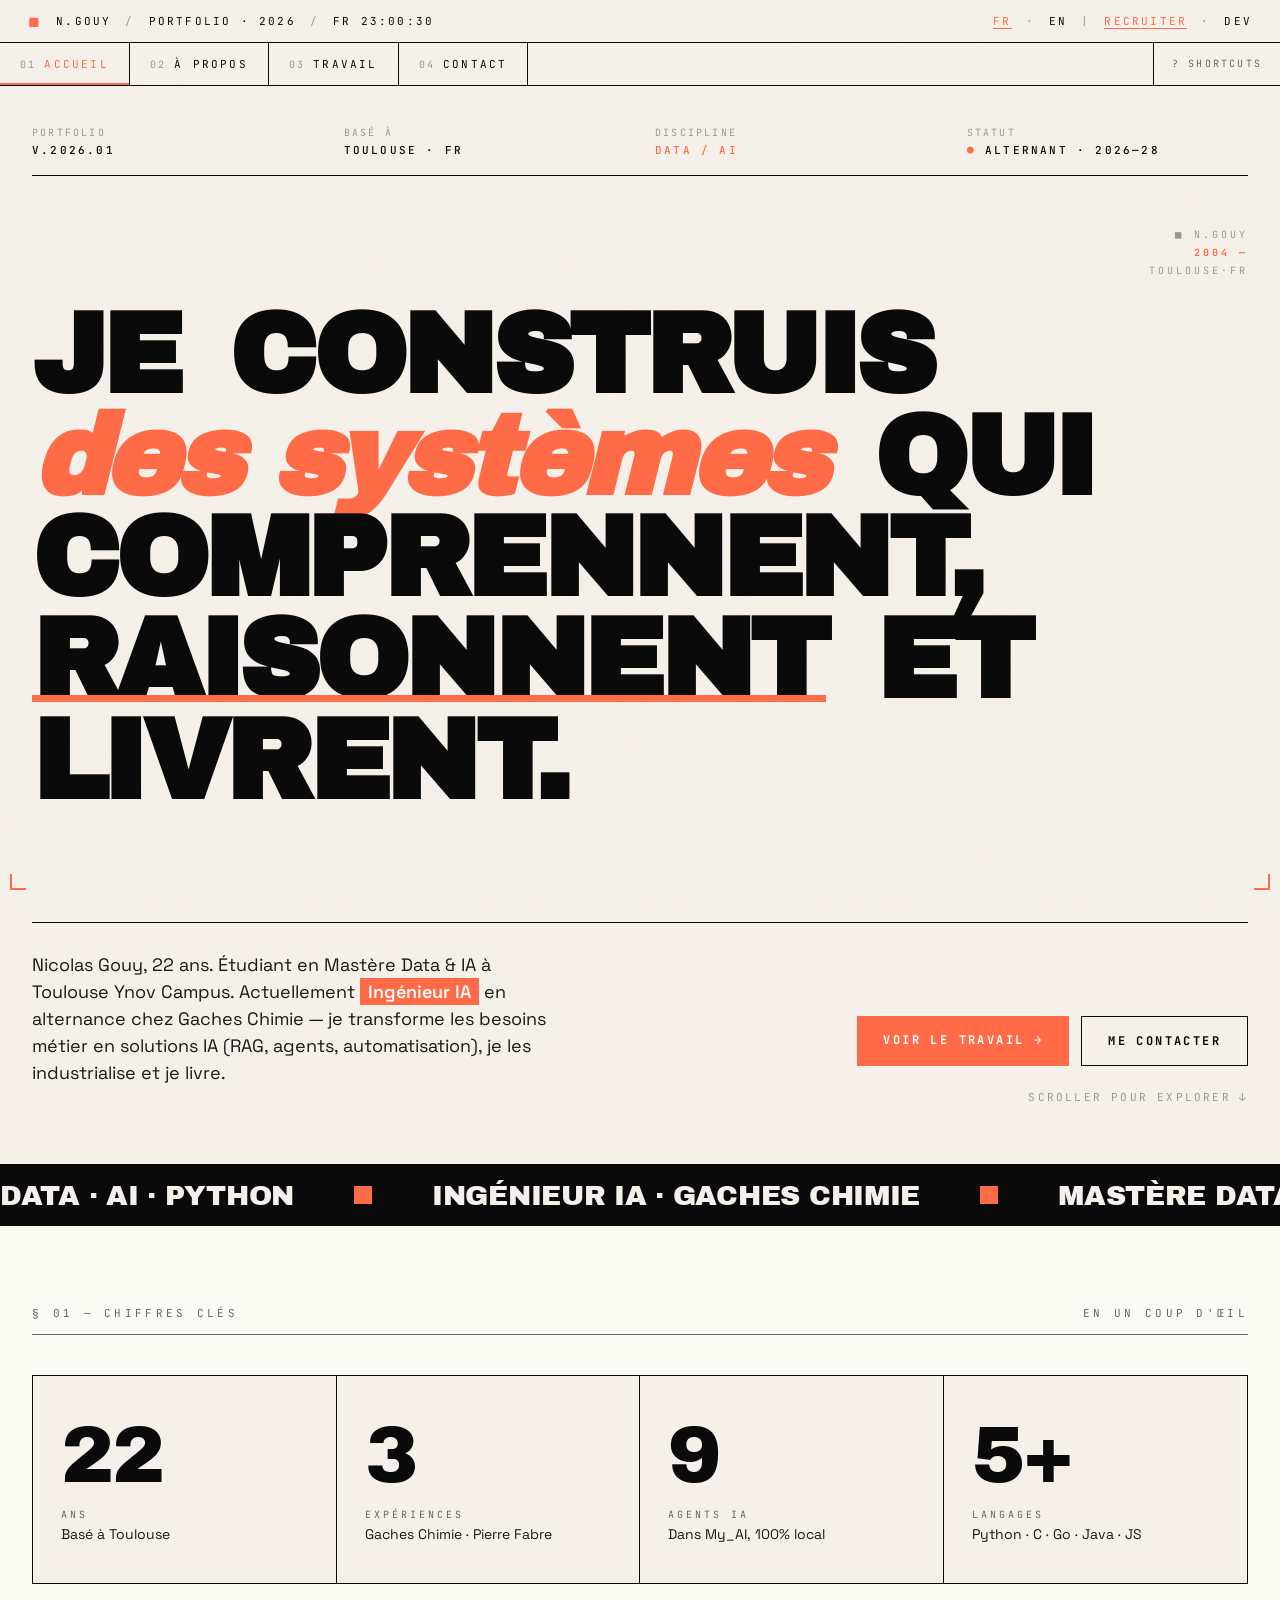
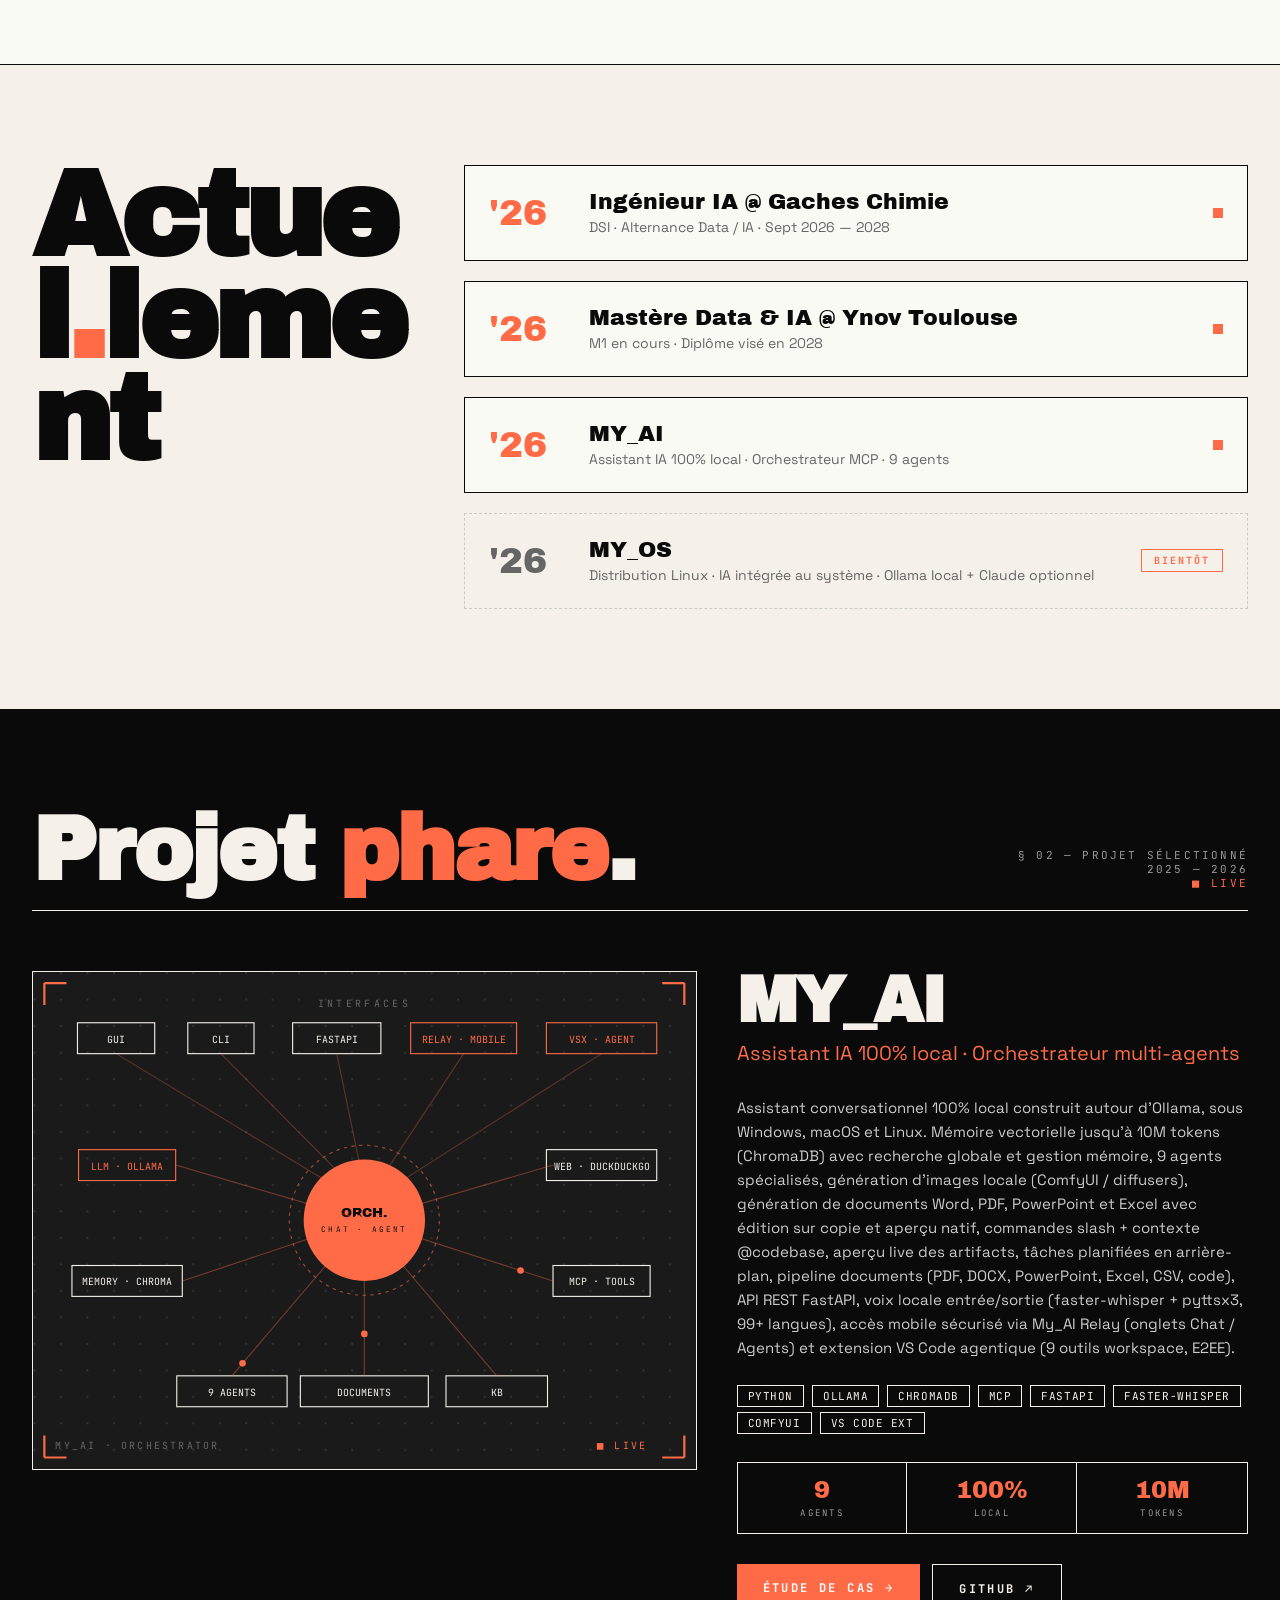
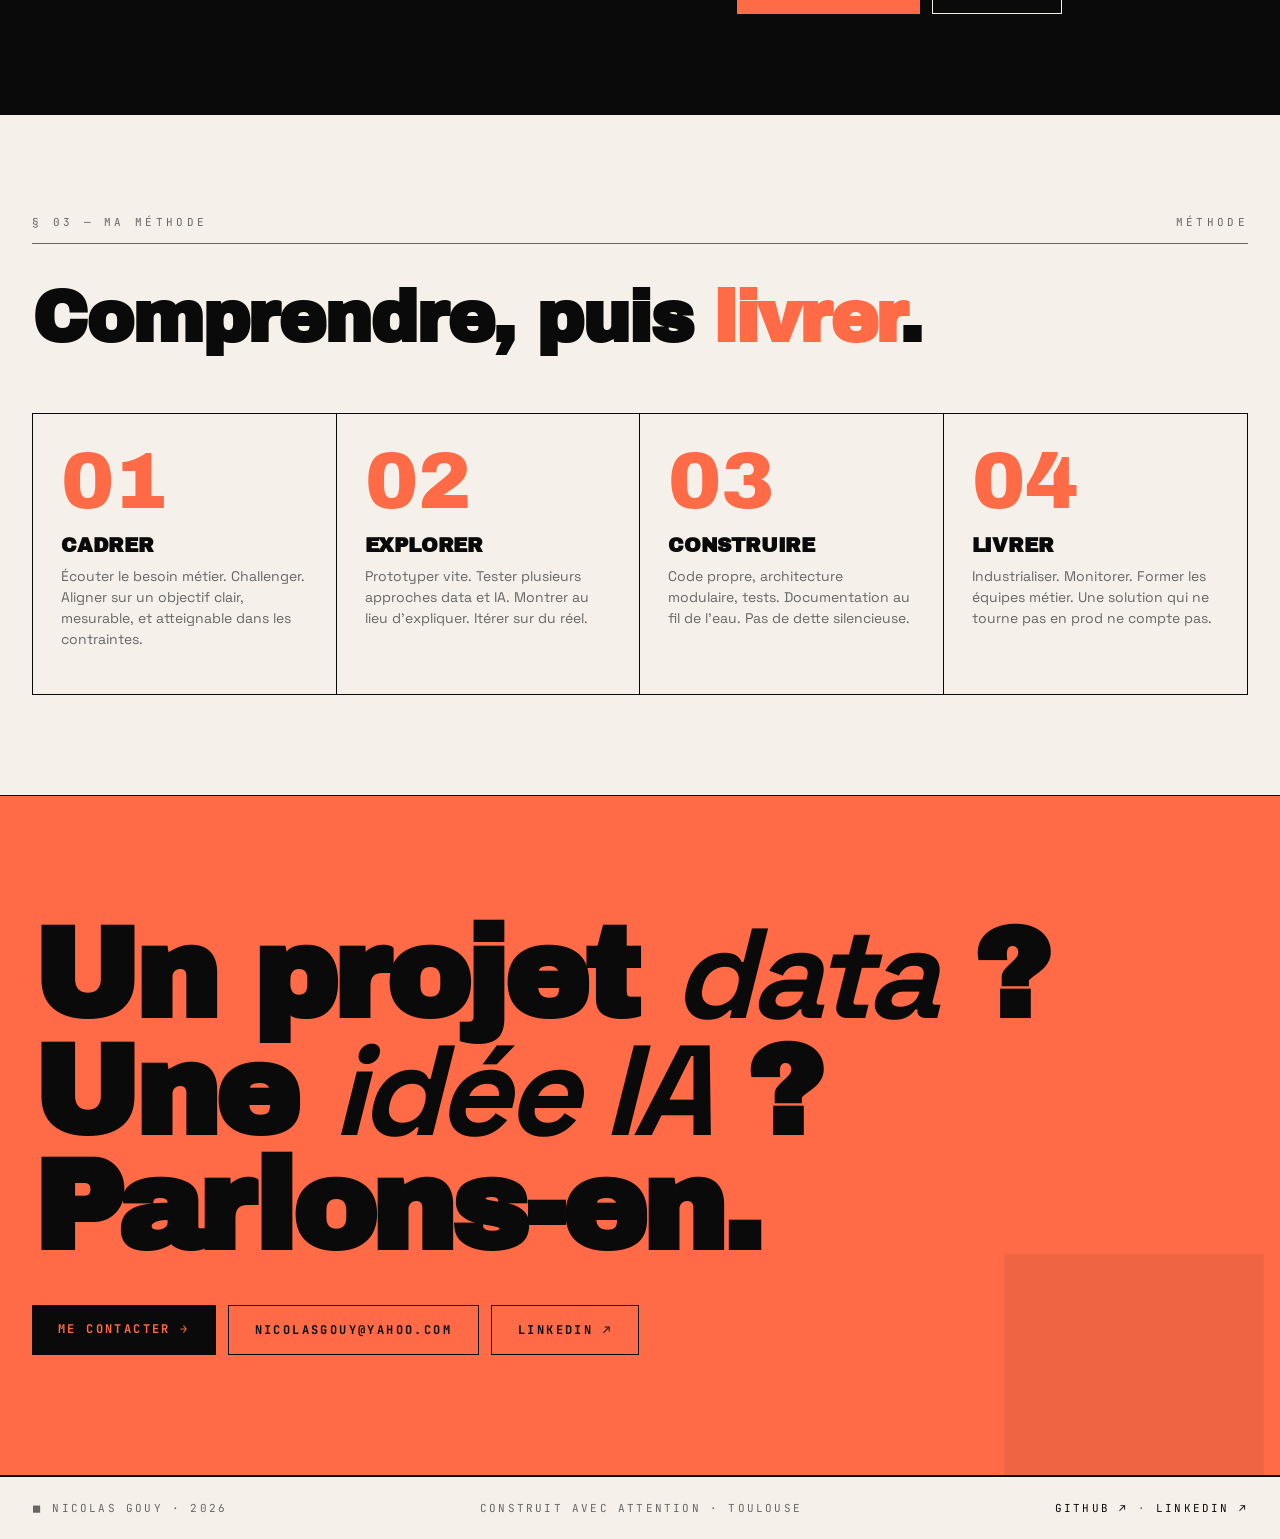
==== commit b8563516: "feat: make My_AI card on home page link to its GitHub repo Co-Authored-By: Claude Opus 5.5 <noreply@" ====
--- a/index.html
+++ b/index.html
@@ -165,14 +165,14 @@
       </div>
       <div class="now-pulse"></div>
     </div>
-    <div class="now-item reveal d3">
+    <a href="https://github.com/gonicolas12/My_AI" target="_blank" class="now-item reveal d3" style="text-decoration: none;">
       <div class="now-year">'26</div>
       <div>
         <div class="now-title">MY_AI</div>
         <div class="now-desc" data-fr="Assistant IA 100% local · Orchestrateur MCP · 9 agents" data-en="100% local AI assistant · MCP orchestrator · 9 agents">Assistant IA 100% local · Orchestrateur MCP · 9 agents</div>
       </div>
       <div class="now-pulse"></div>
-    </div>
+    </a>
     <a href="https://github.com/gonicolas12/My_OS" target="_blank" class="now-item now-item-soon reveal d4" style="text-decoration: none;">
       <div class="now-year">'26</div>
       <div>
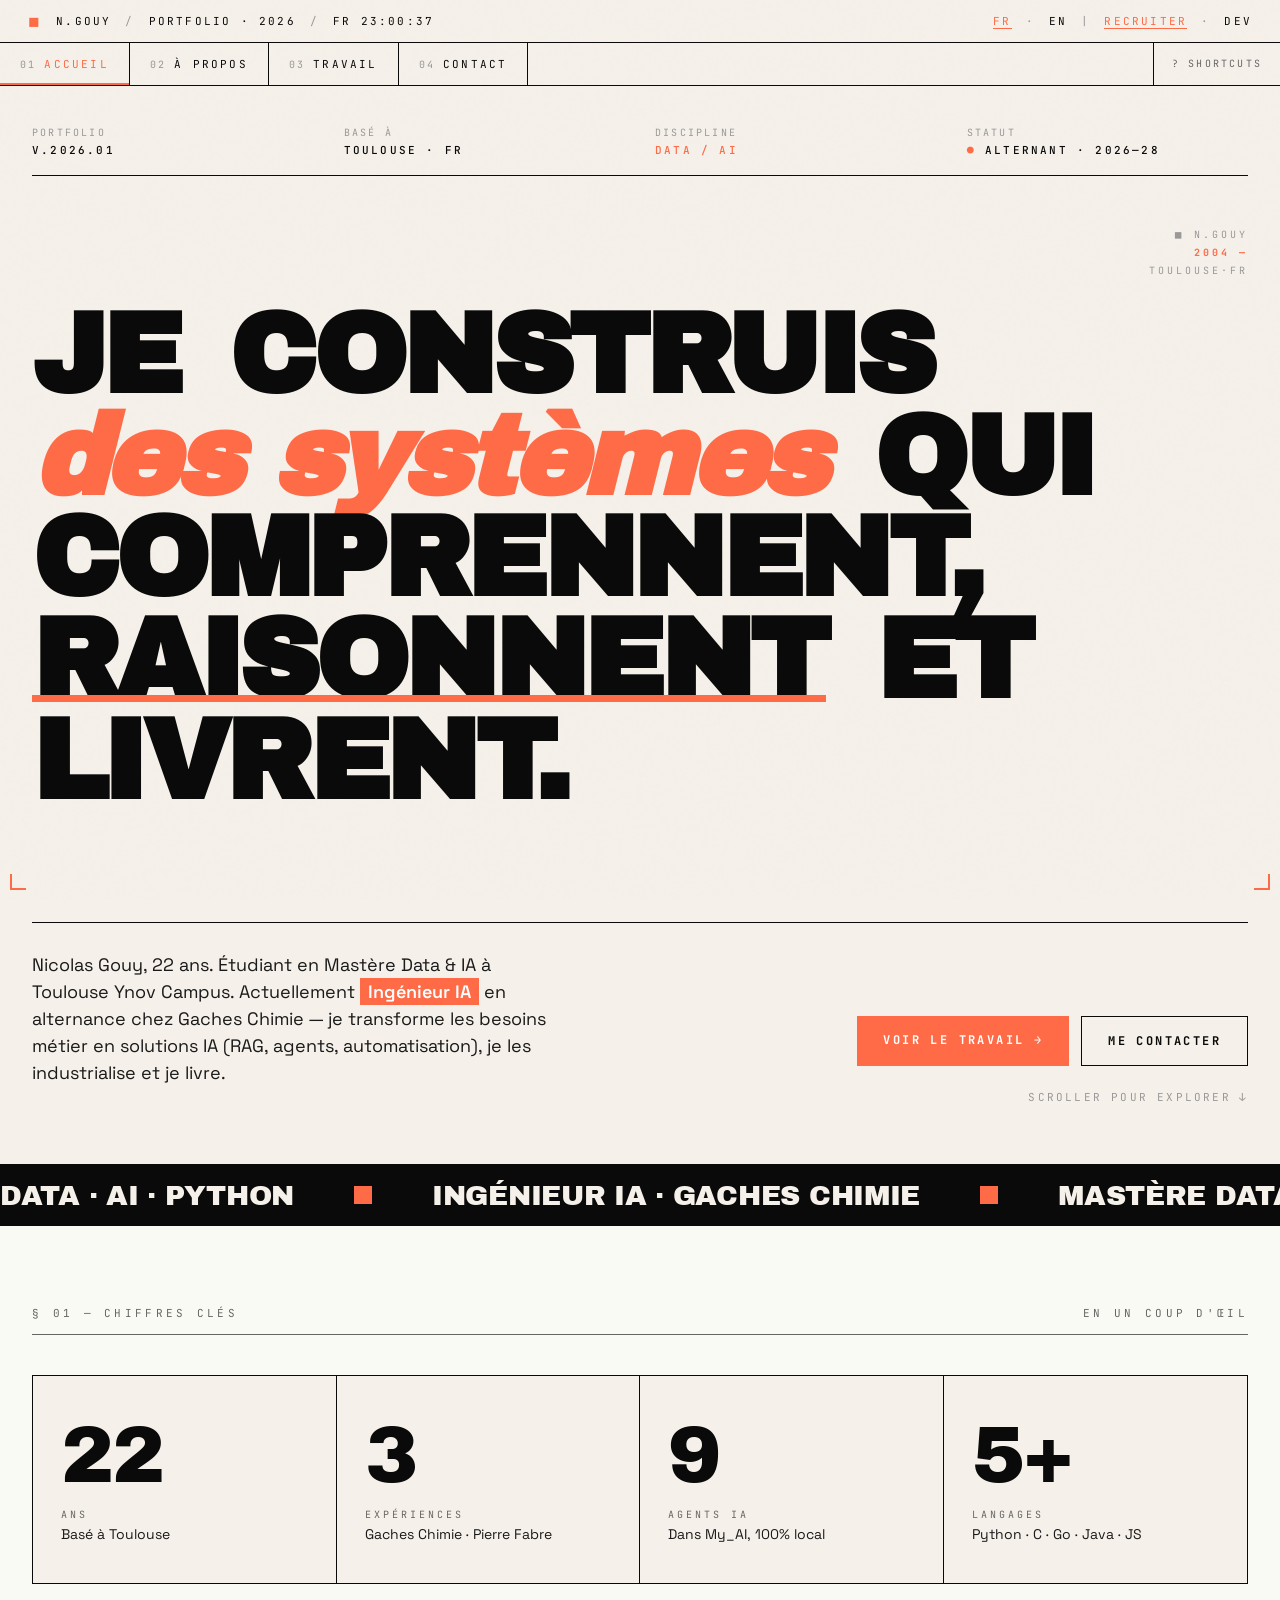
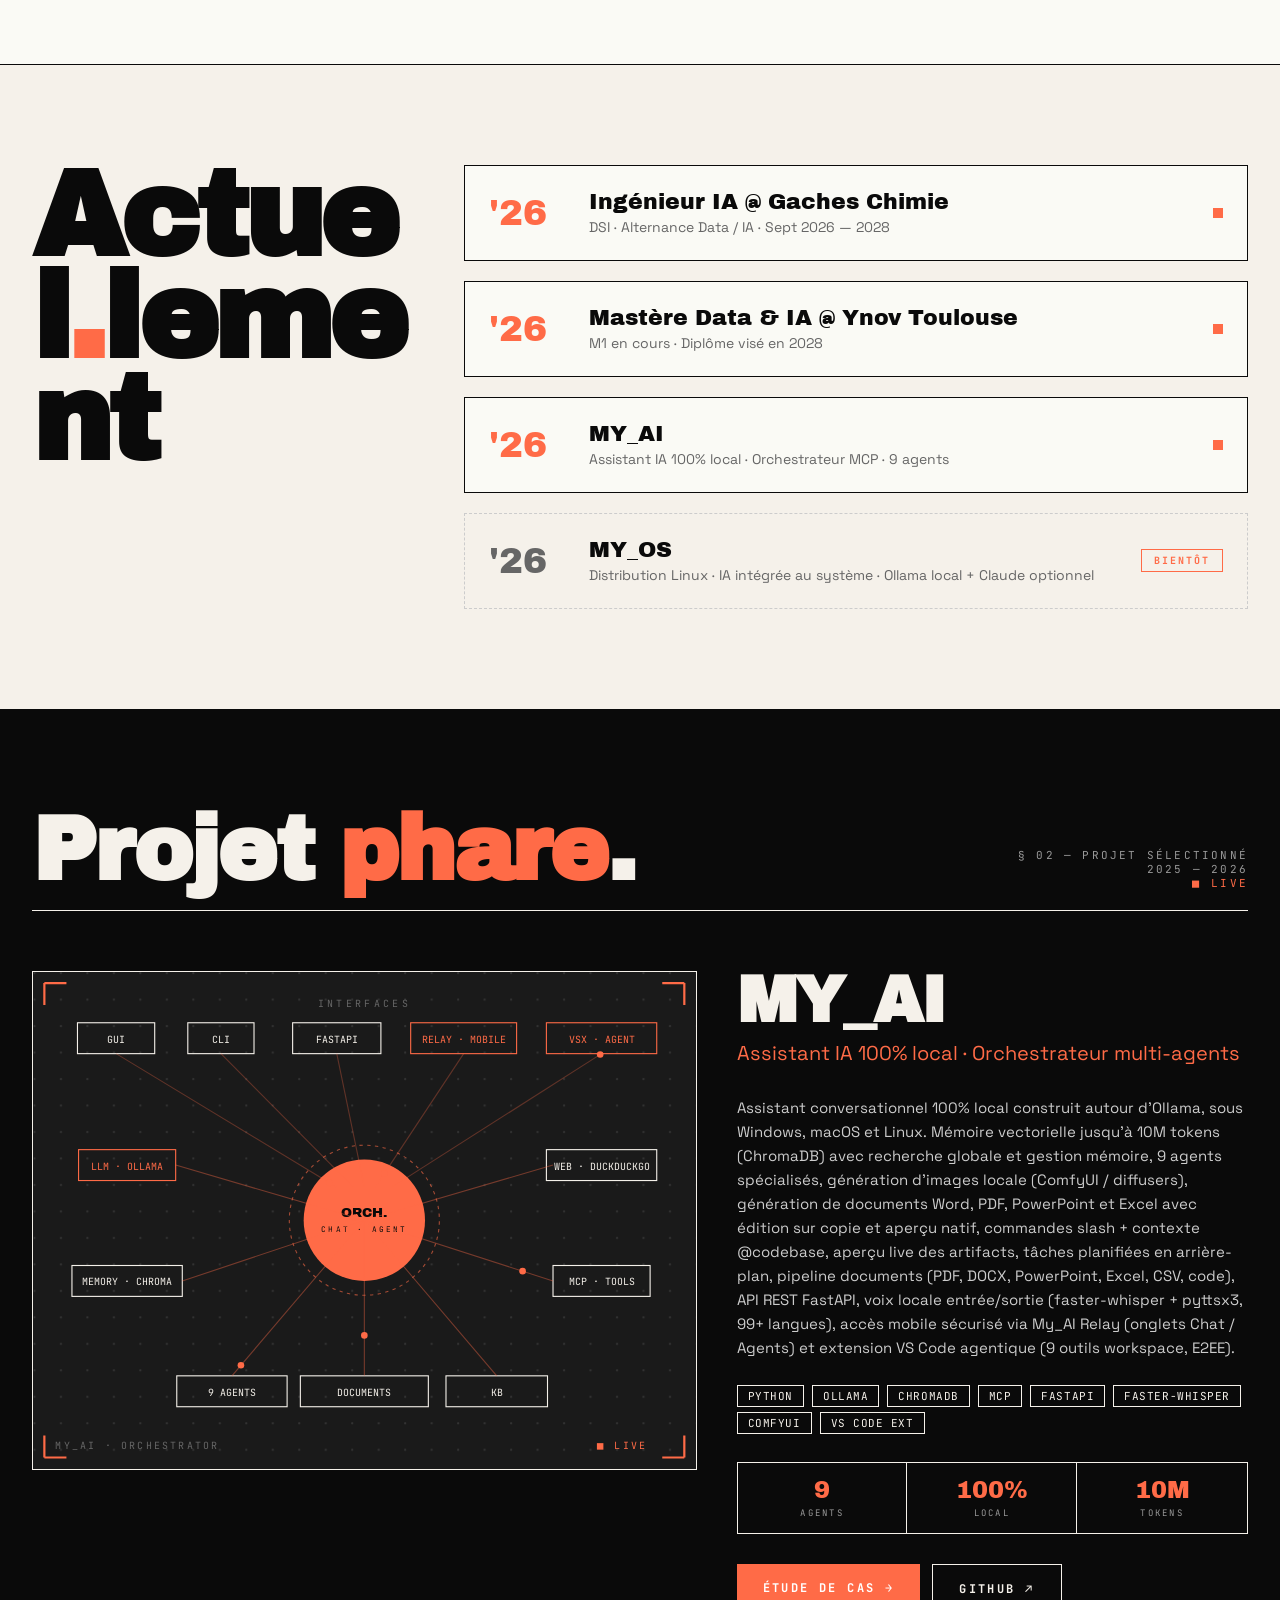
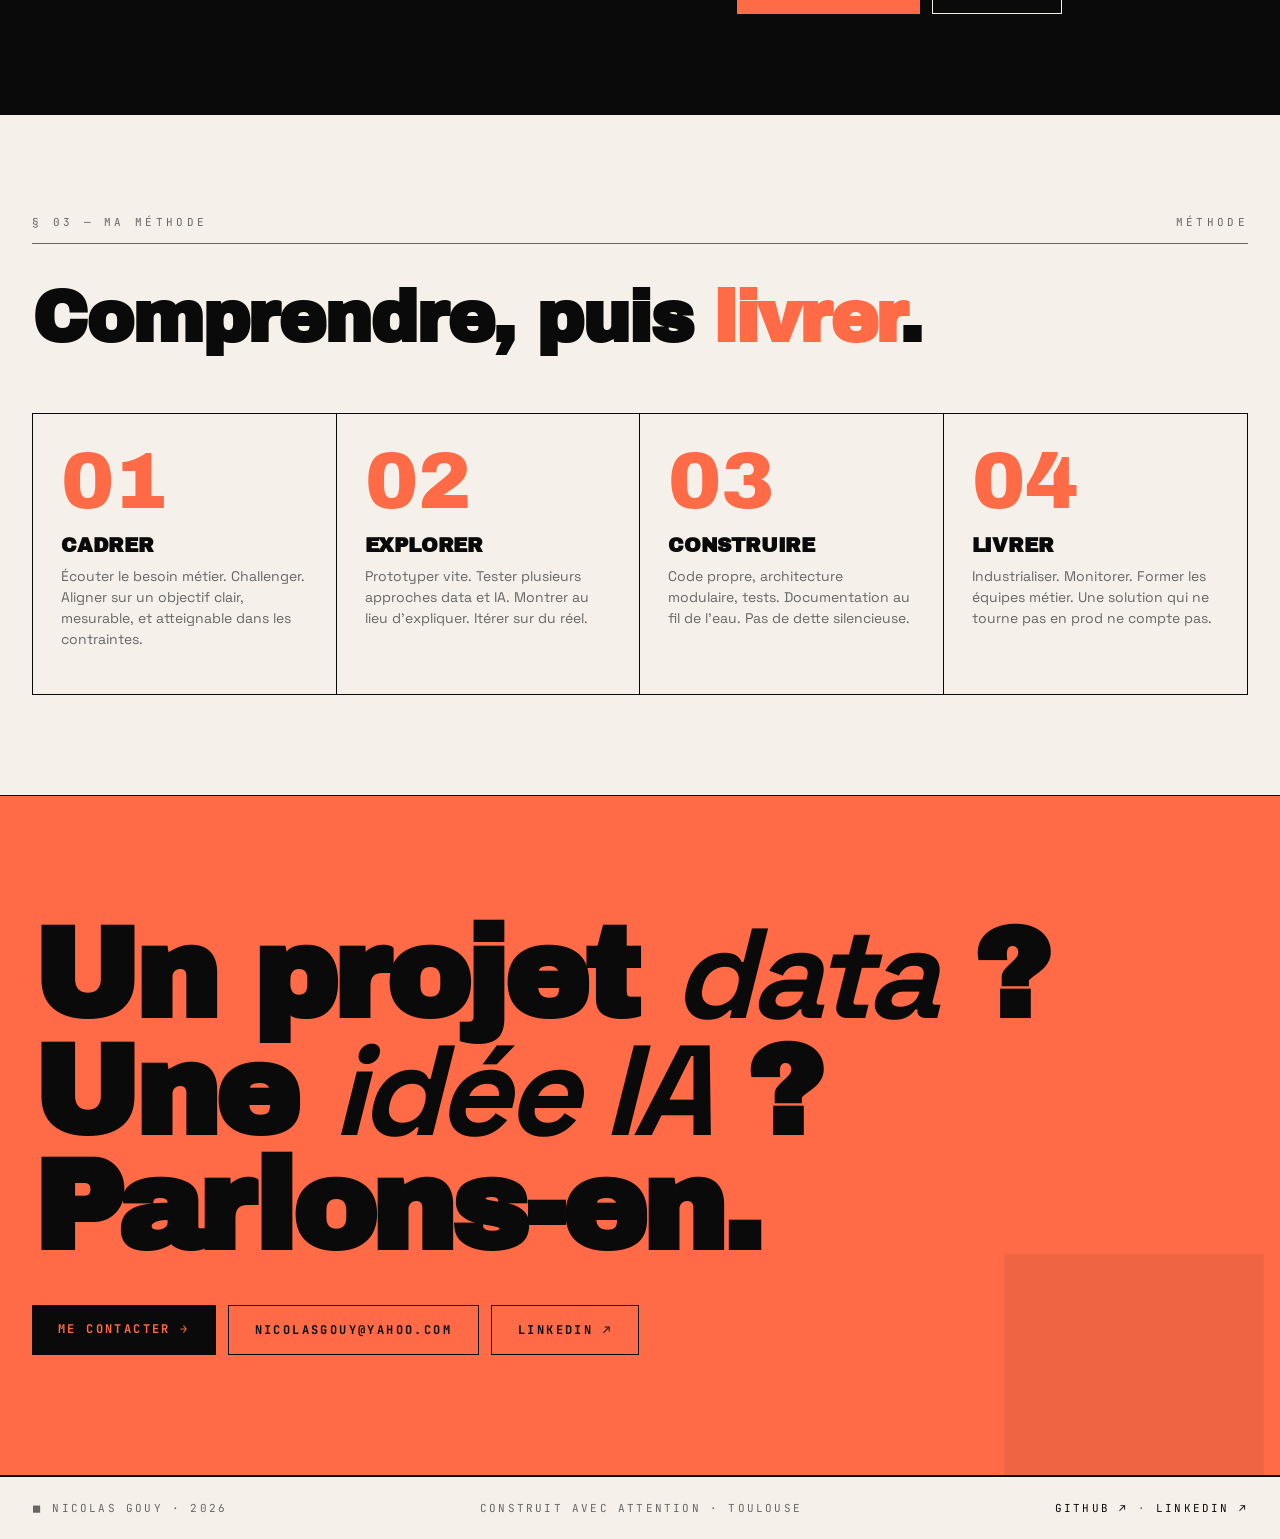
==== commit fd002318: "feat: link Gaches Chimie and Ynov Toulouse cards on home page to their LinkedIn pages Co-Authored-By" ====
--- a/index.html
+++ b/index.html
@@ -149,22 +149,22 @@
     <h2 data-fr-html="Actuel<span class='dot'>.</span>lement" data-en-html="Curr<span class='dot'>.</span>ently">Actuel<span class="dot">.</span>lement</h2>
   </div>
   <div class="currently-grid">
-    <div class="now-item reveal d1">
+    <a href="https://www.linkedin.com/company/groupe-gaches-chimie/" target="_blank" class="now-item reveal d1" style="text-decoration: none;">
       <div class="now-year">'26</div>
       <div>
         <div class="now-title" data-fr="Ingénieur IA @ Gaches Chimie" data-en="AI Engineer @ Gaches Chimie">Ingénieur IA @ Gaches Chimie</div>
         <div class="now-desc" data-fr="DSI · Alternance Data / IA · Sept 2026 — 2028" data-en="IT Department · Apprenticeship Data / AI · Sep 2026 — 2028">DSI · Alternance Data / IA · Sept 2026 — 2028</div>
       </div>
       <div class="now-pulse"></div>
-    </div>
-    <div class="now-item reveal d2">
+    </a>
+    <a href="https://www.linkedin.com/school/ynovtoulouse/" target="_blank" class="now-item reveal d2" style="text-decoration: none;">
       <div class="now-year">'26</div>
       <div>
         <div class="now-title" data-fr="Mastère Data &amp; IA @ Ynov Toulouse" data-en="MSc Data &amp; AI @ Ynov Toulouse">Mastère Data &amp; IA @ Ynov Toulouse</div>
         <div class="now-desc" data-fr="M1 en cours · Diplôme visé en 2028" data-en="M1 (1st year) in progress · Degree expected 2028">M1 en cours · Diplôme visé en 2028</div>
       </div>
       <div class="now-pulse"></div>
-    </div>
+    </a>
     <a href="https://github.com/gonicolas12/My_AI" target="_blank" class="now-item reveal d3" style="text-decoration: none;">
       <div class="now-year">'26</div>
       <div>
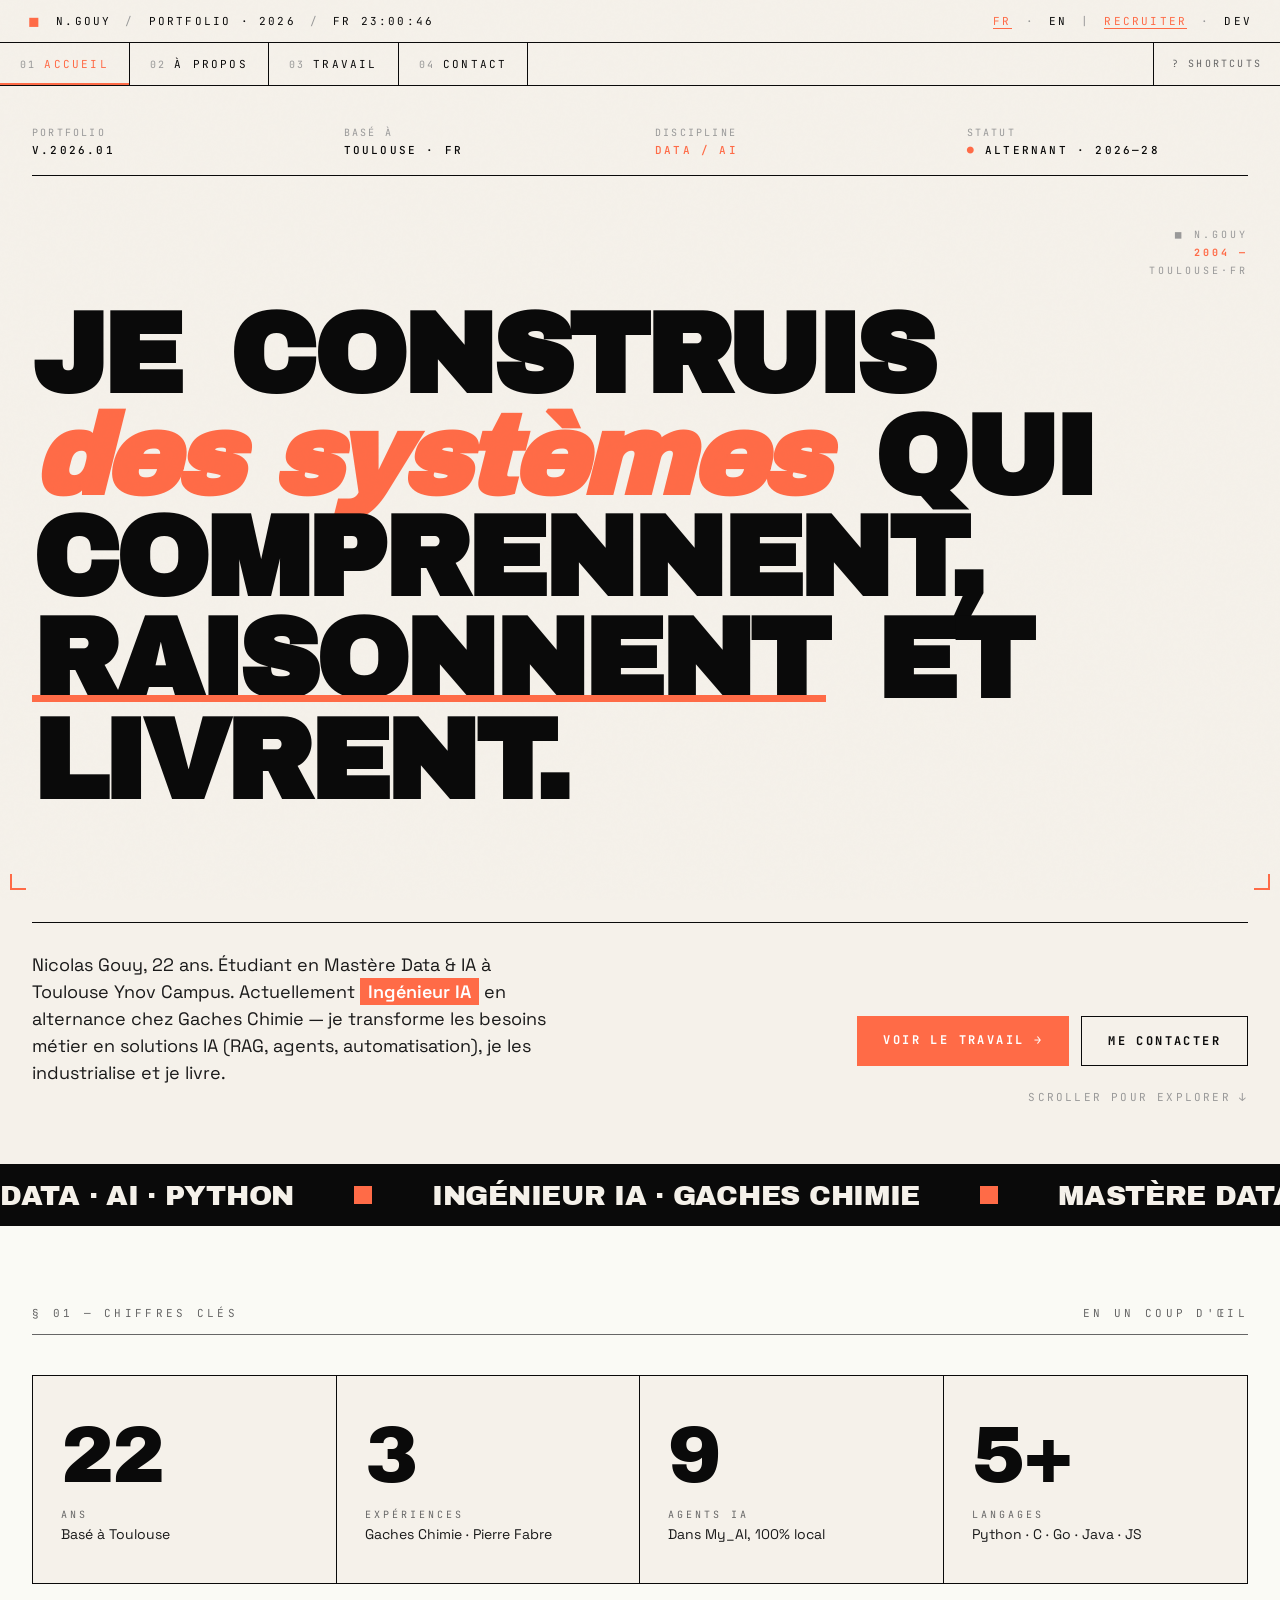
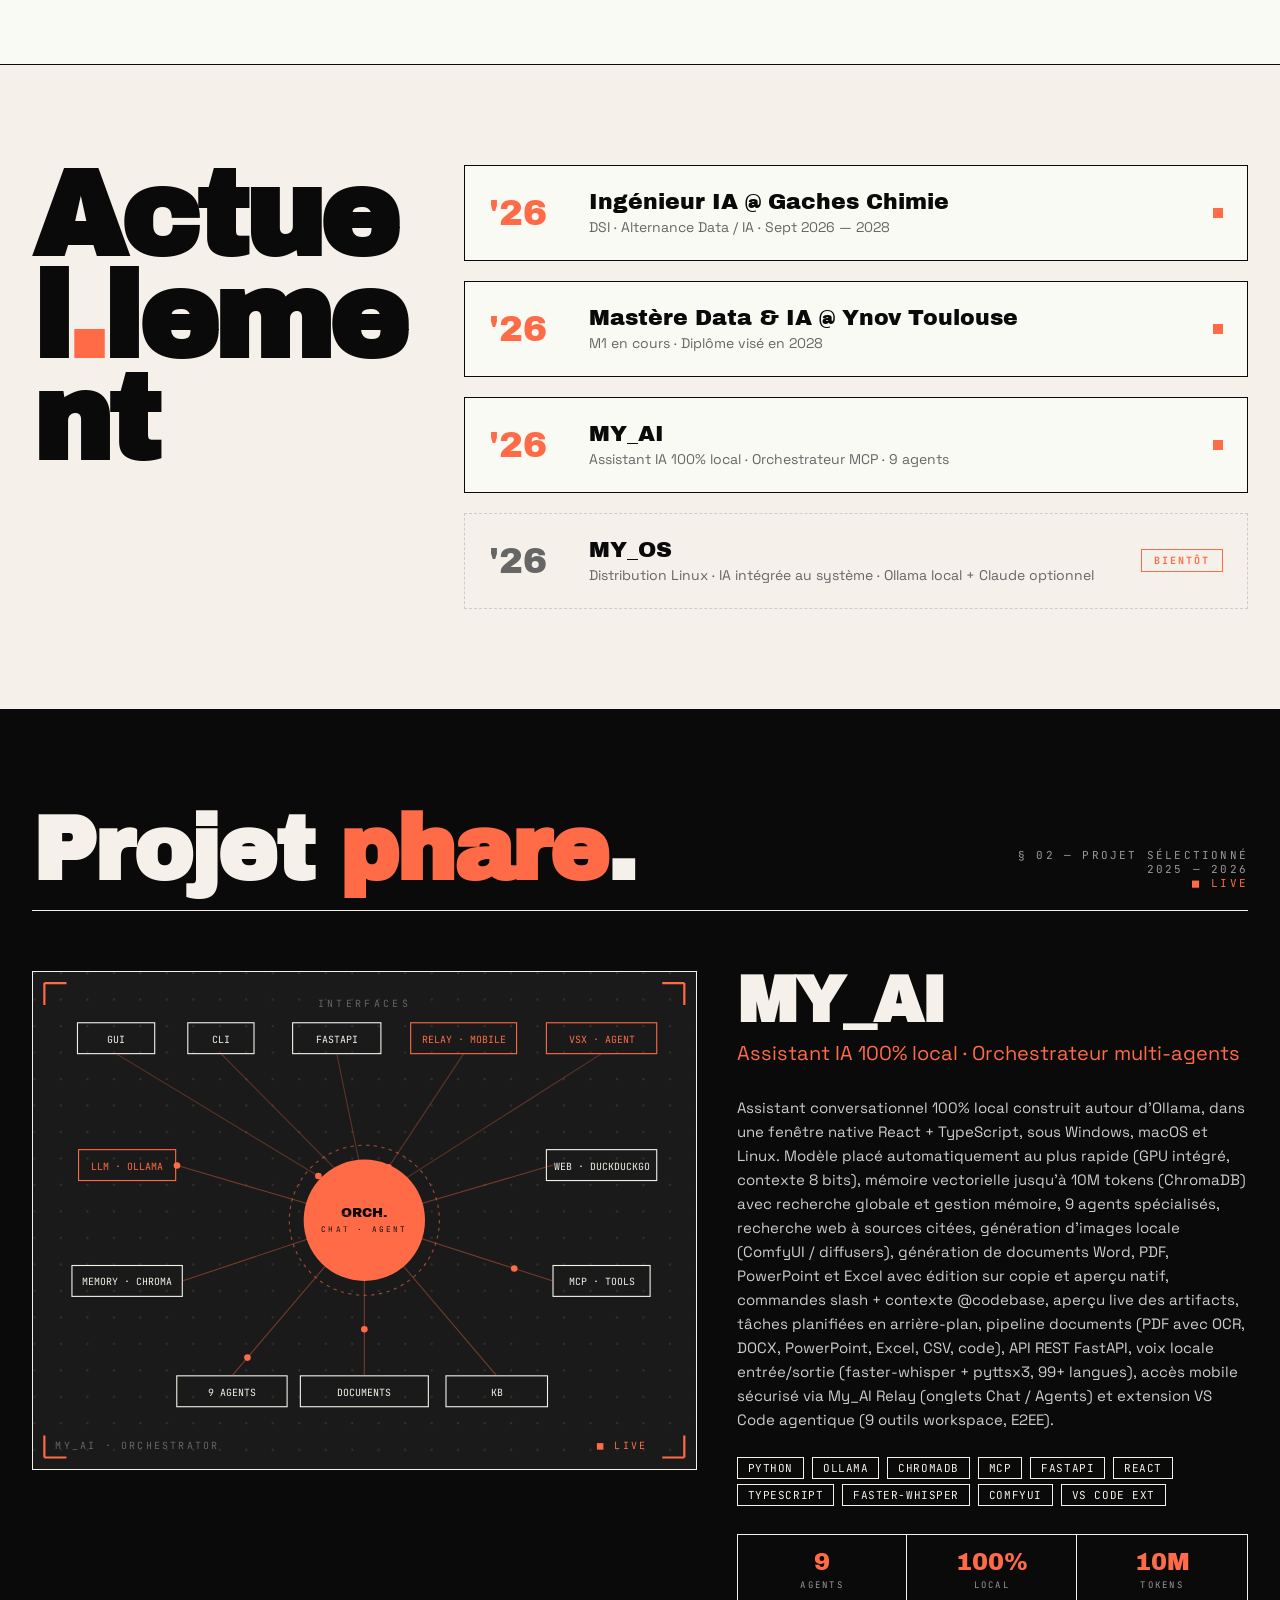
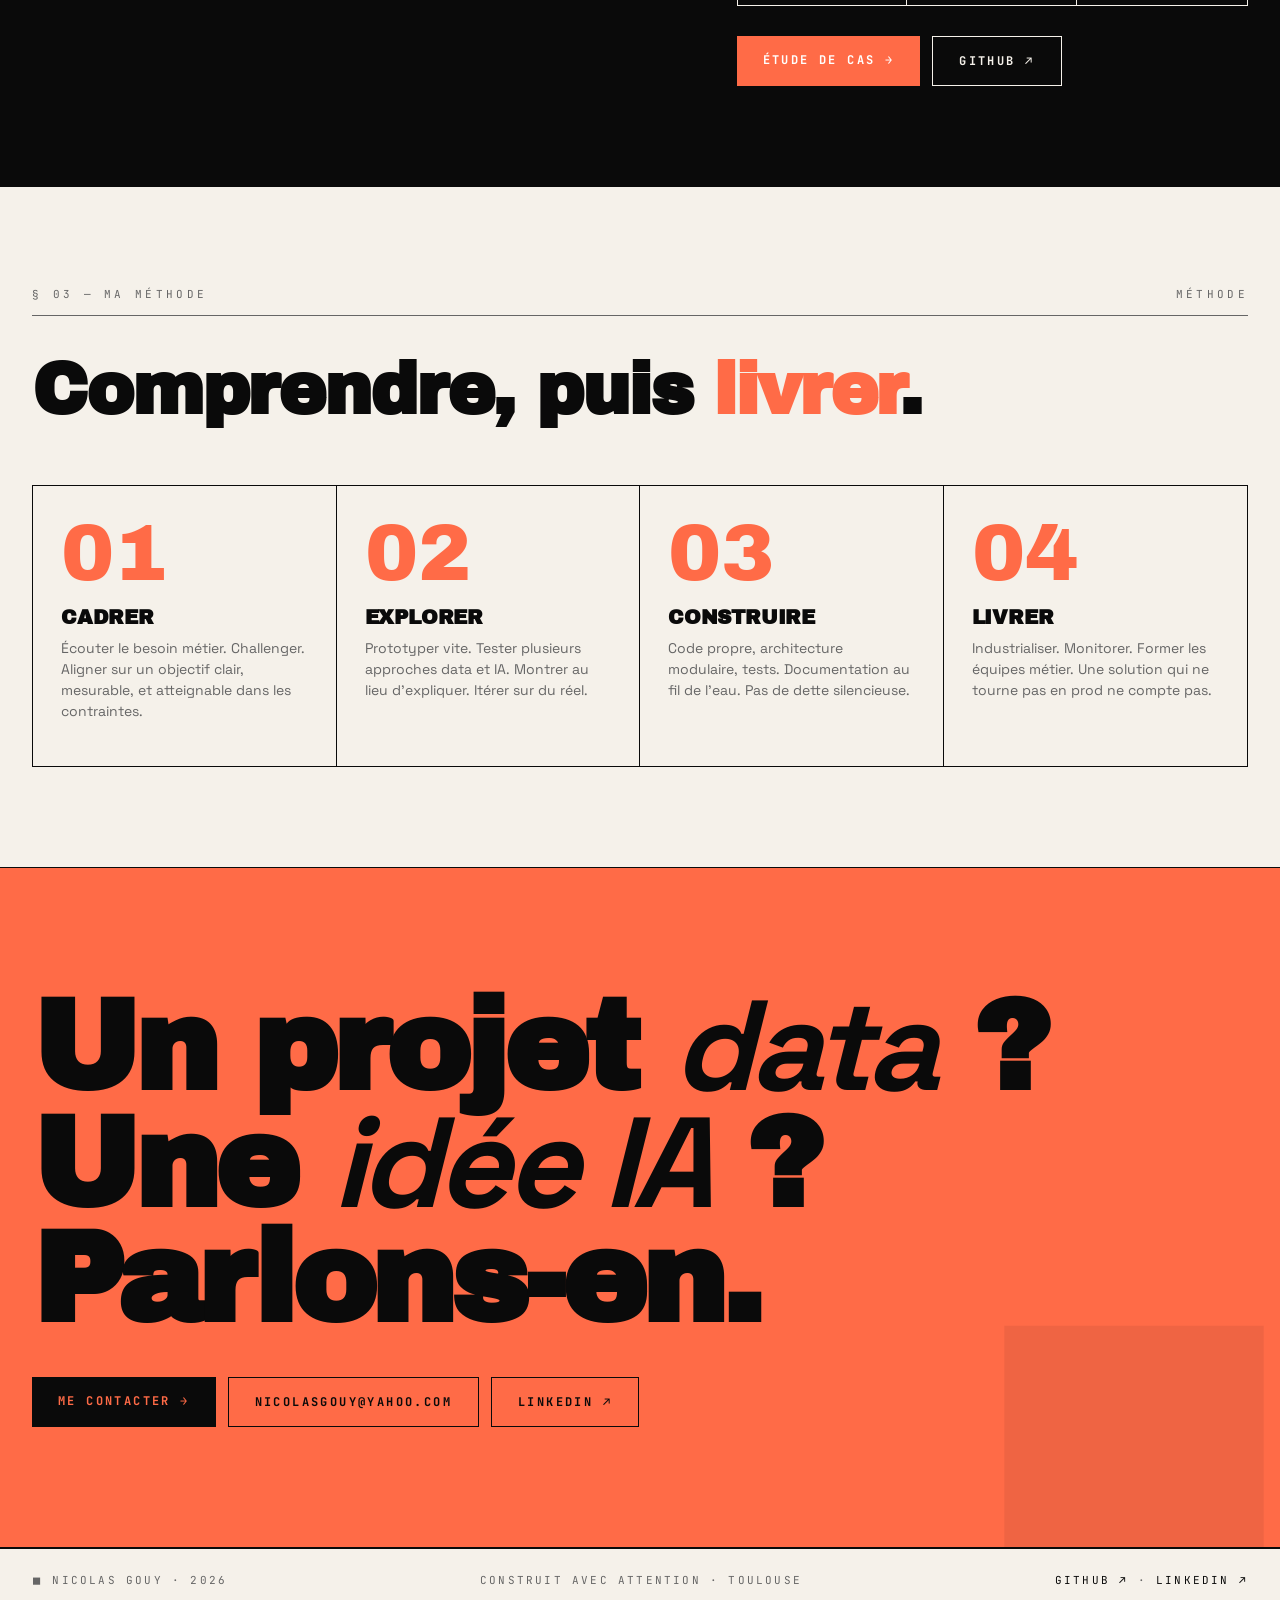
==== commit a0901ea5: "feat: update My_AI to v9.0.0 and VS Code extension to v1.3.8 - Bump versions in the work page dev me" ====
--- a/index.html
+++ b/index.html
@@ -301,8 +301,8 @@
     <div class="showcase-info reveal d1">
       <h3>MY_AI</h3>
       <div class="tagline" data-fr="Assistant IA 100% local · Orchestrateur multi-agents" data-en="100% local AI assistant · Multi-agent orchestrator">Assistant IA 100% local · Orchestrateur multi-agents</div>
-      <p data-fr="Assistant conversationnel 100% local construit autour d'Ollama, sous Windows, macOS et Linux. Mémoire vectorielle jusqu'à 10M tokens (ChromaDB) avec recherche globale et gestion mémoire, 9 agents spécialisés, génération d'images locale (ComfyUI / diffusers), génération de documents Word, PDF, PowerPoint et Excel avec édition sur copie et aperçu natif, commandes slash + contexte @codebase, aperçu live des artifacts, tâches planifiées en arrière-plan, pipeline documents (PDF, DOCX, PowerPoint, Excel, CSV, code), API REST FastAPI, voix locale entrée/sortie (faster-whisper + pyttsx3, 99+ langues), accès mobile sécurisé via My_AI Relay (onglets Chat / Agents) et extension VS Code agentique (9 outils workspace, E2EE)." data-en="100% local conversational assistant built around Ollama, on Windows, macOS and Linux. Vector memory up to 10M tokens (ChromaDB) with global search and memory management, 9 specialized agents, local image generation (ComfyUI / diffusers), Word, PDF, PowerPoint and Excel document generation with copy-based editing and native preview, slash commands + @codebase context, live artifacts preview, background scheduled tasks, document pipeline (PDF, DOCX, PowerPoint, Excel, CSV, code), FastAPI REST API, local voice in/out (faster-whisper + pyttsx3, 99+ languages), secure mobile access via My_AI Relay (Chat / Agents tabs) and an agentic VS Code extension (9 workspace tools, E2EE).">
-        Assistant conversationnel 100% local construit autour d'Ollama, sous Windows, macOS et Linux. Mémoire vectorielle jusqu'à 10M tokens (ChromaDB) avec recherche globale et gestion mémoire, 9 agents spécialisés, génération d'images locale (ComfyUI / diffusers), génération de documents Word, PDF, PowerPoint et Excel avec édition sur copie et aperçu natif, commandes slash + contexte @codebase, aperçu live des artifacts, tâches planifiées en arrière-plan, pipeline documents (PDF, DOCX, PowerPoint, Excel, CSV, code), API REST FastAPI, voix locale entrée/sortie (faster-whisper + pyttsx3, 99+ langues), accès mobile sécurisé via My_AI Relay (onglets Chat / Agents) et extension VS Code agentique (9 outils workspace, E2EE).
+      <p data-fr="Assistant conversationnel 100% local construit autour d'Ollama, dans une fenêtre native React + TypeScript, sous Windows, macOS et Linux. Modèle placé automatiquement au plus rapide (GPU intégré, contexte 8 bits), mémoire vectorielle jusqu'à 10M tokens (ChromaDB) avec recherche globale et gestion mémoire, 9 agents spécialisés, recherche web à sources citées, génération d'images locale (ComfyUI / diffusers), génération de documents Word, PDF, PowerPoint et Excel avec édition sur copie et aperçu natif, commandes slash + contexte @codebase, aperçu live des artifacts, tâches planifiées en arrière-plan, pipeline documents (PDF avec OCR, DOCX, PowerPoint, Excel, CSV, code), API REST FastAPI, voix locale entrée/sortie (faster-whisper + pyttsx3, 99+ langues), accès mobile sécurisé via My_AI Relay (onglets Chat / Agents) et extension VS Code agentique (9 outils workspace, E2EE)." data-en="100% local conversational assistant built around Ollama, in a native React + TypeScript window, on Windows, macOS and Linux. Model automatically placed for speed (integrated GPU, 8-bit context), vector memory up to 10M tokens (ChromaDB) with global search and memory management, 9 specialized agents, web search with cited sources, local image generation (ComfyUI / diffusers), Word, PDF, PowerPoint and Excel document generation with copy-based editing and native preview, slash commands + @codebase context, live artifacts preview, background scheduled tasks, document pipeline (PDF with OCR, DOCX, PowerPoint, Excel, CSV, code), FastAPI REST API, local voice in/out (faster-whisper + pyttsx3, 99+ languages), secure mobile access via My_AI Relay (Chat / Agents tabs) and an agentic VS Code extension (9 workspace tools, E2EE).">
+        Assistant conversationnel 100% local construit autour d'Ollama, dans une fenêtre native React + TypeScript, sous Windows, macOS et Linux. Modèle placé automatiquement au plus rapide (GPU intégré, contexte 8 bits), mémoire vectorielle jusqu'à 10M tokens (ChromaDB) avec recherche globale et gestion mémoire, 9 agents spécialisés, recherche web à sources citées, génération d'images locale (ComfyUI / diffusers), génération de documents Word, PDF, PowerPoint et Excel avec édition sur copie et aperçu natif, commandes slash + contexte @codebase, aperçu live des artifacts, tâches planifiées en arrière-plan, pipeline documents (PDF avec OCR, DOCX, PowerPoint, Excel, CSV, code), API REST FastAPI, voix locale entrée/sortie (faster-whisper + pyttsx3, 99+ langues), accès mobile sécurisé via My_AI Relay (onglets Chat / Agents) et extension VS Code agentique (9 outils workspace, E2EE).
       </p>
       <div class="showcase-stack">
         <span class="chip">PYTHON</span>
@@ -310,6 +310,8 @@
         <span class="chip">CHROMADB</span>
         <span class="chip">MCP</span>
         <span class="chip">FASTAPI</span>
+        <span class="chip">REACT</span>
+        <span class="chip">TYPESCRIPT</span>
         <span class="chip">FASTER-WHISPER</span>
         <span class="chip">COMFYUI</span>
         <span class="chip">VS CODE EXT</span>
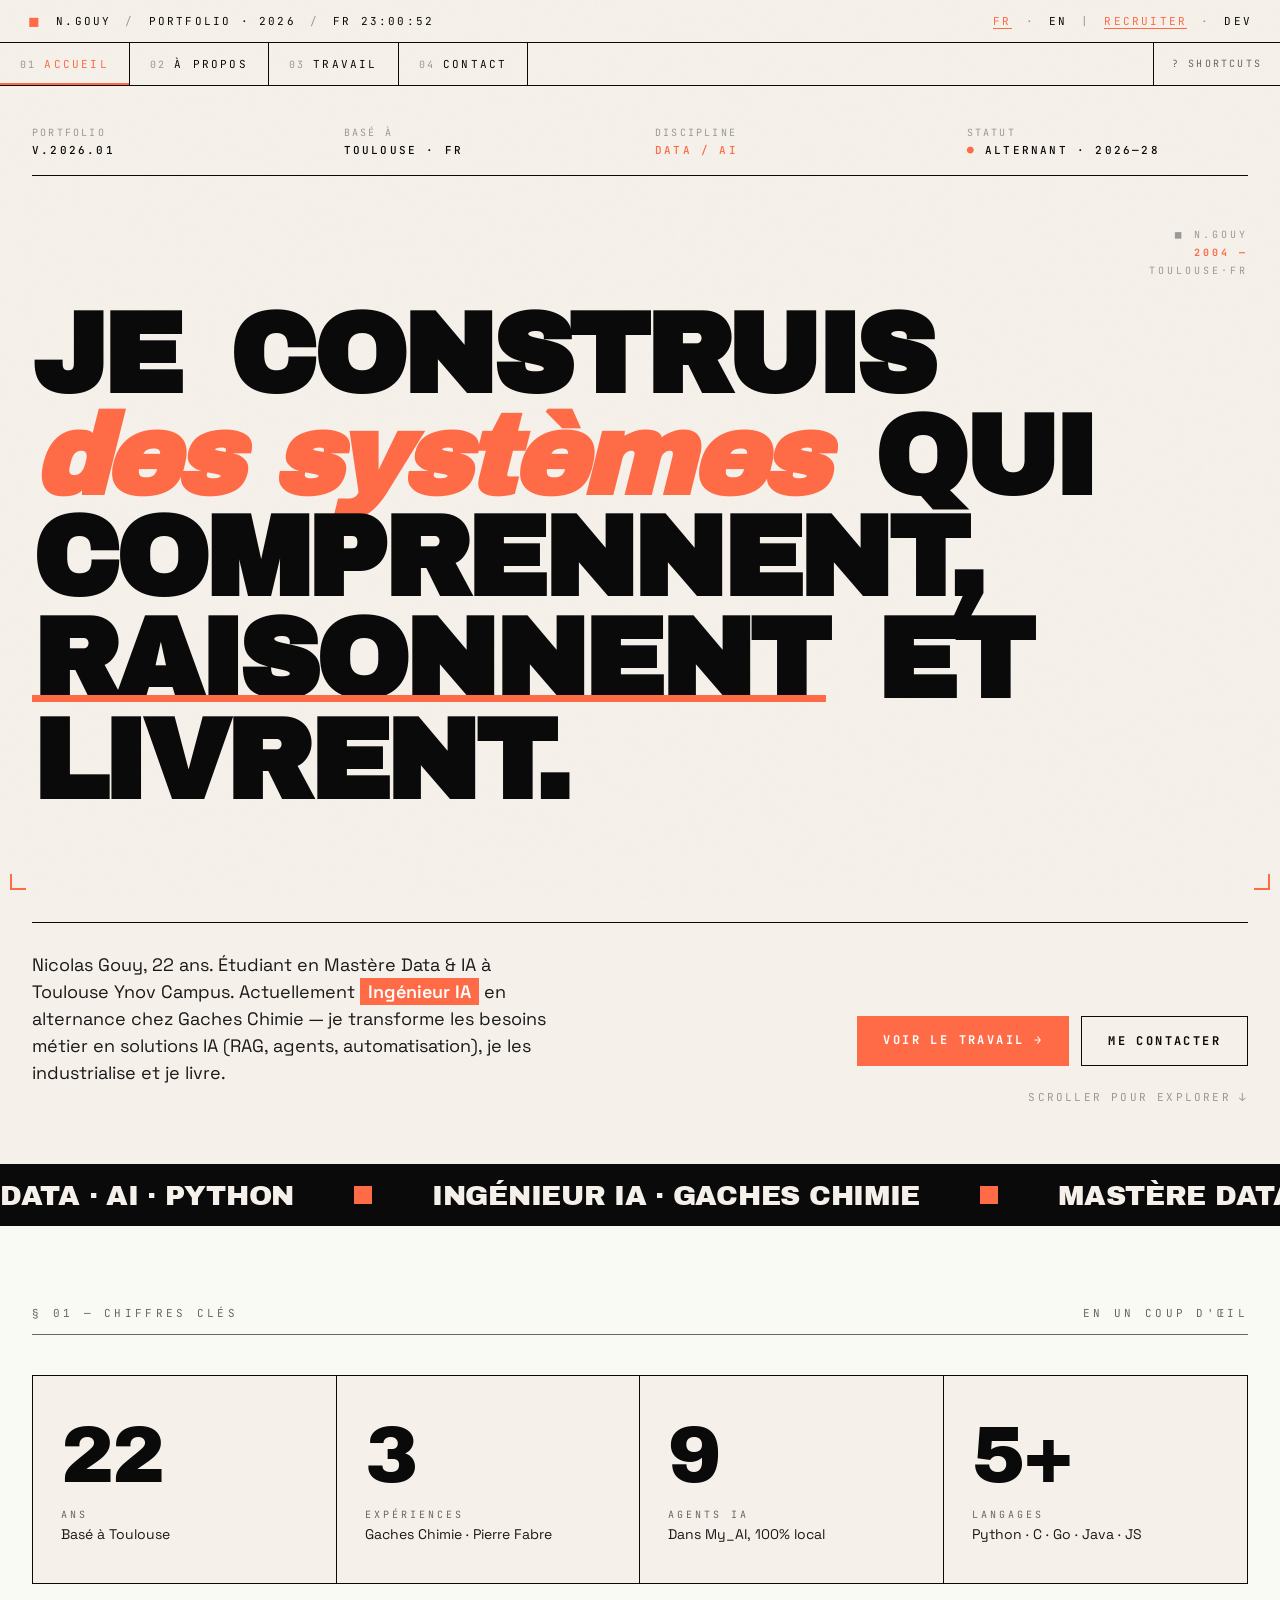
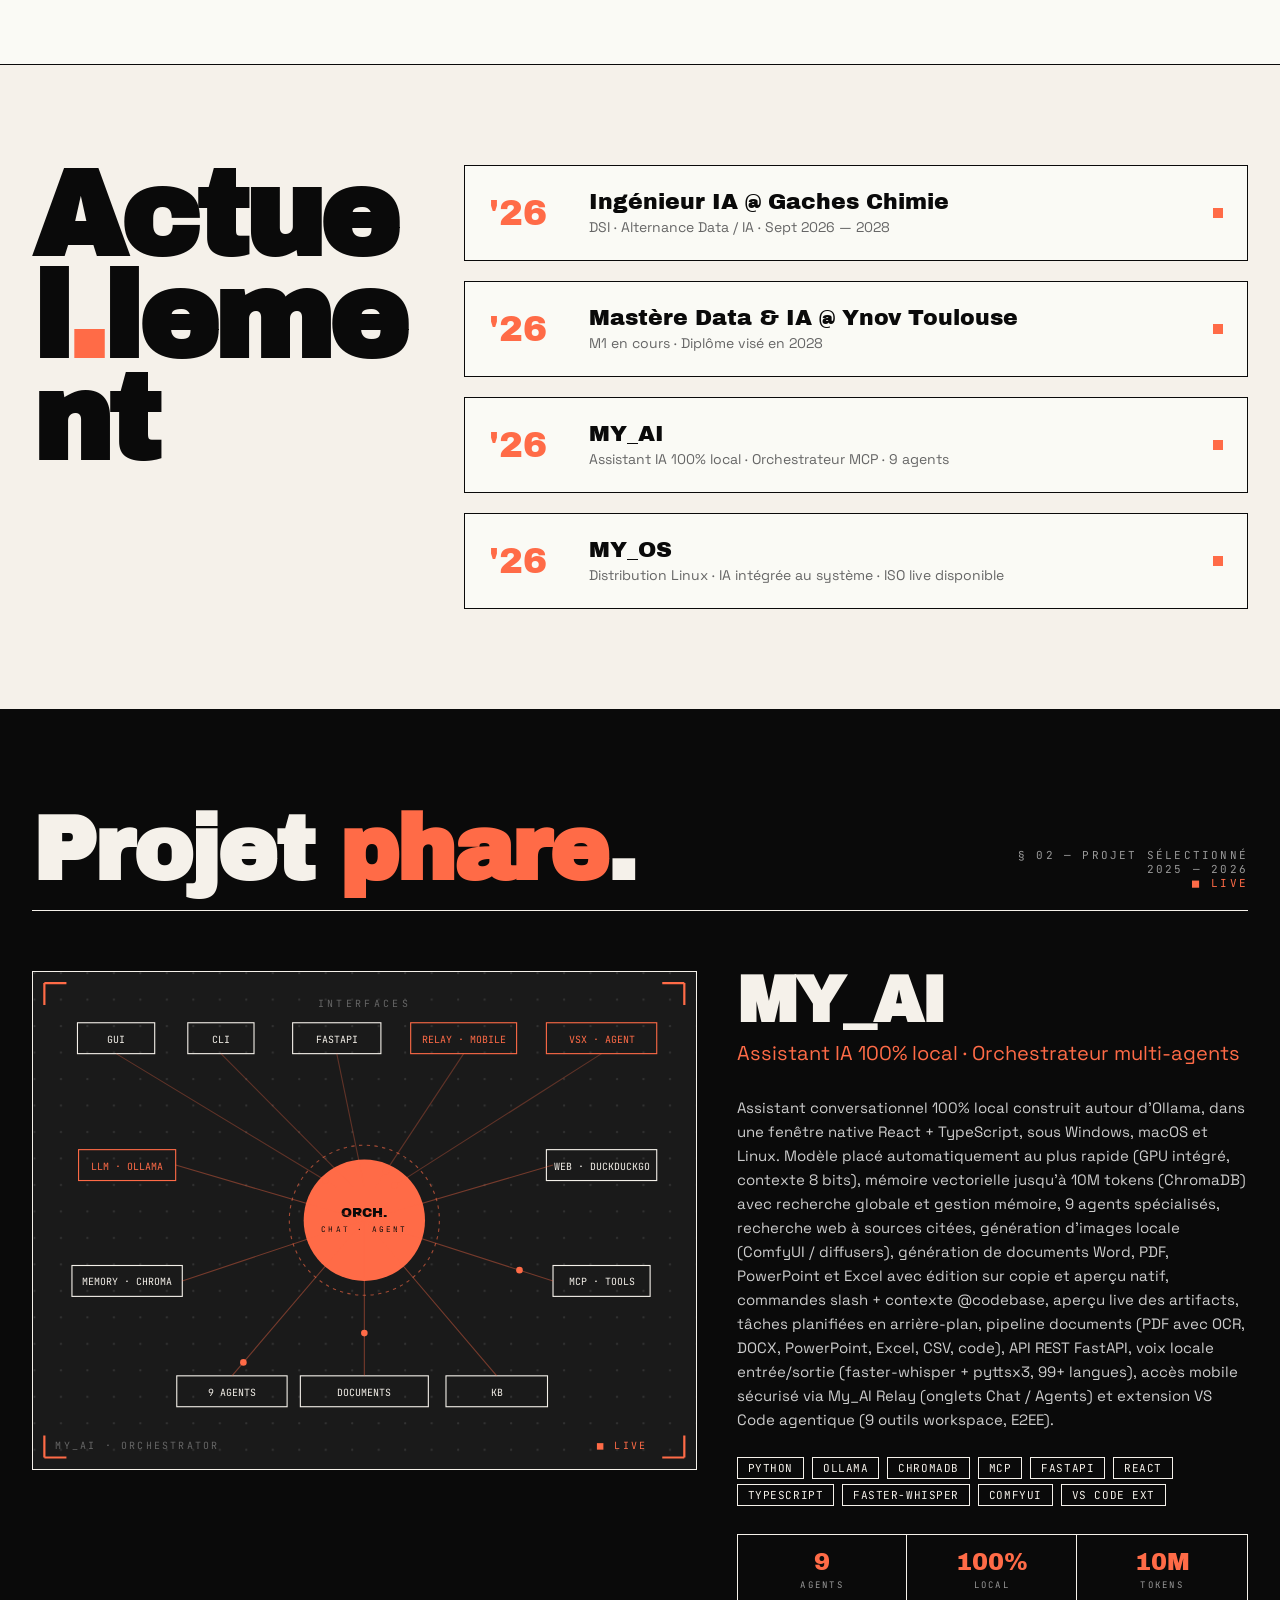
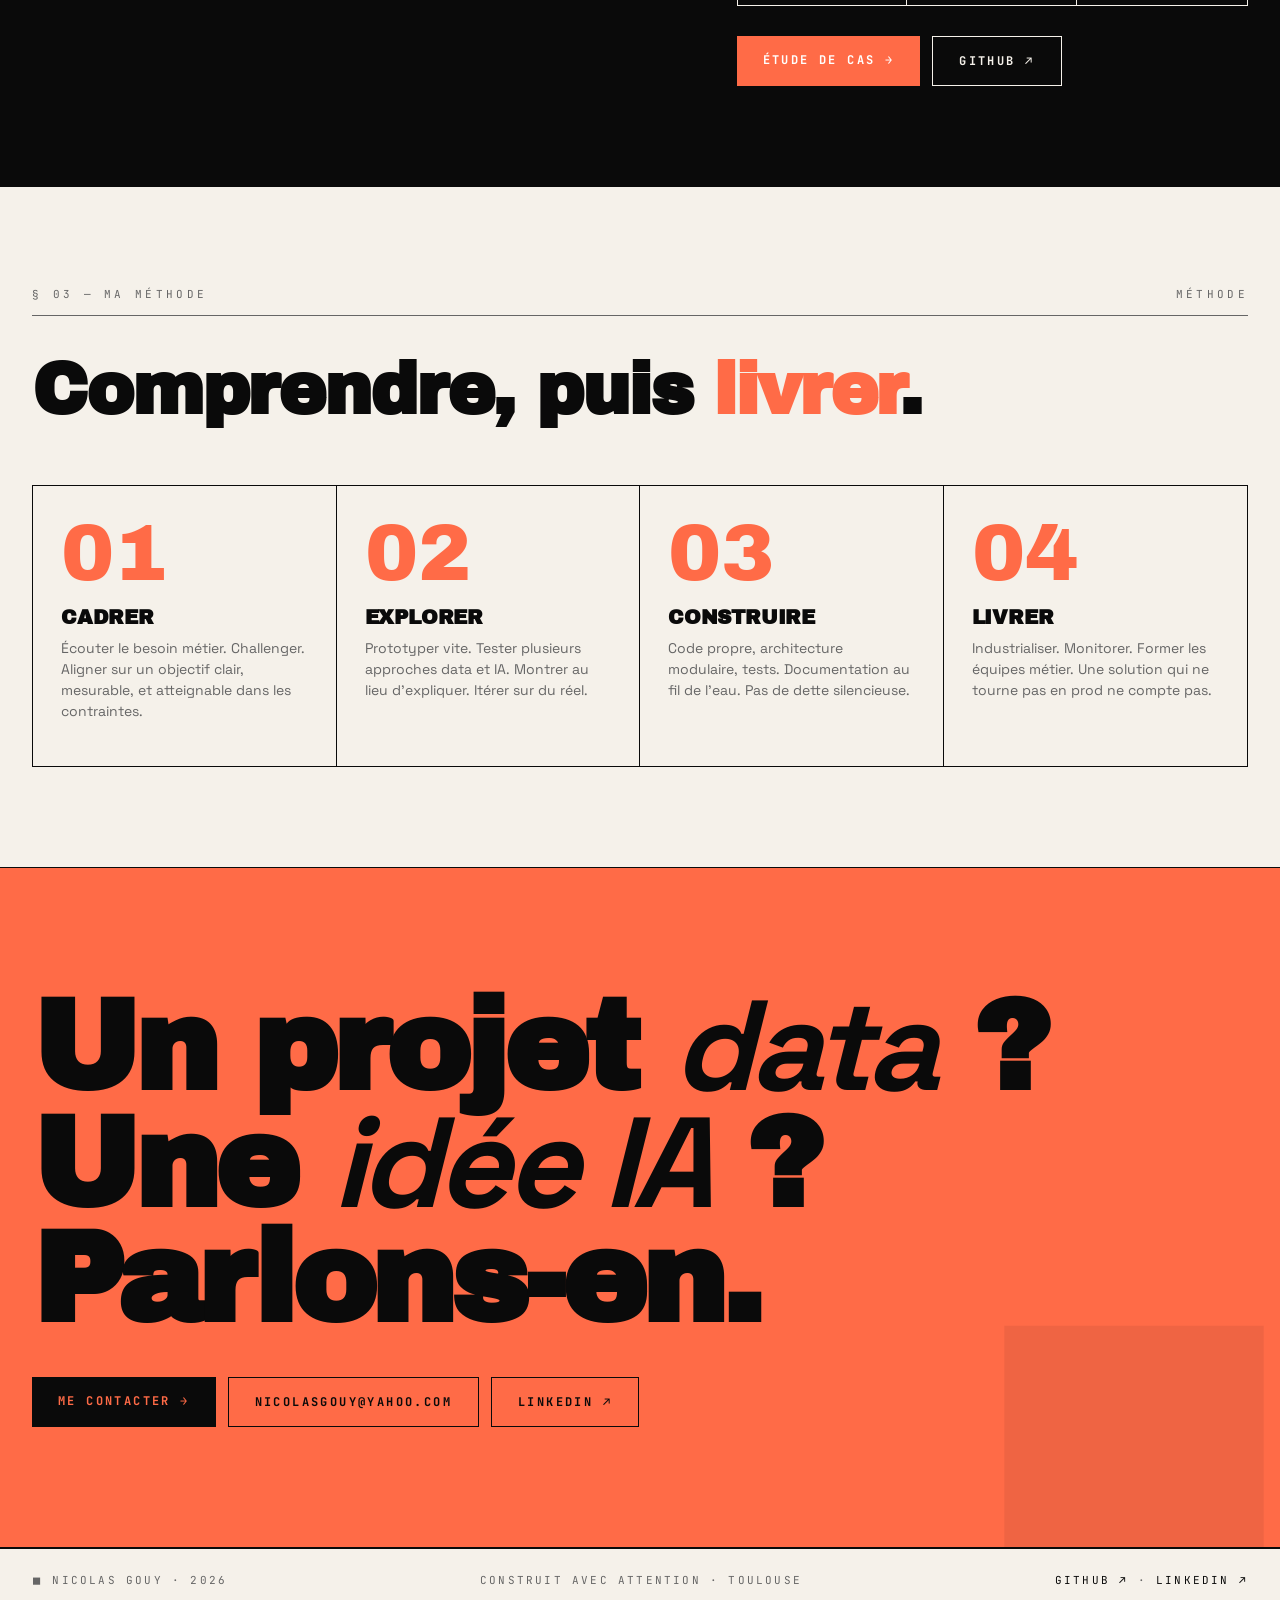
==== commit a2d8941a: "feat: update portfolio to include My_OS details and status, enhance project descriptions, and improv" ====
--- a/index.html
+++ b/index.html
@@ -4,7 +4,7 @@
 <meta charset="UTF-8">
 <meta name="viewport" content="width=device-width, initial-scale=1.0">
 <title>Nicolas Gouy — Data / AI · Portfolio 2026</title>
-<meta name="description" content="Portfolio de Nicolas Gouy, 22 ans, étudiant en Mastère Data & IA à Toulouse Ynov Campus. Ingénieur IA en alternance chez Gaches Chimie. Créateur de My_AI, assistant IA 100% local avec extension VS Code agentique.">
+<meta name="description" content="Portfolio de Nicolas Gouy, 22 ans, étudiant en Mastère Data & IA à Toulouse Ynov Campus. Ingénieur IA en alternance chez Gaches Chimie. Créateur de My_AI, assistant IA 100% local avec extension VS Code agentique, et de My_OS, distribution Linux avec IA intégrée au système.">
 <meta name="author" content="Nicolas Gouy">
 <meta name="theme-color" content="#0a0a0a">
 <link rel="icon" type="image/svg+xml" href="assets/favicon.svg">
@@ -13,7 +13,7 @@
 <meta property="og:type" content="website">
 <meta property="og:url" content="https://gonicolas12.github.io/portfolio/">
 <meta property="og:title" content="Nicolas Gouy — Data / AI · Portfolio 2026">
-<meta property="og:description" content="Portfolio de Nicolas Gouy, 22 ans, étudiant en Mastère Data & IA à Toulouse Ynov Campus. Ingénieur IA en alternance chez Gaches Chimie. Créateur de My_AI, assistant IA 100% local avec extension VS Code agentique.">
+<meta property="og:description" content="Portfolio de Nicolas Gouy, 22 ans, étudiant en Mastère Data & IA à Toulouse Ynov Campus. Ingénieur IA en alternance chez Gaches Chimie. Créateur de My_AI, assistant IA 100% local avec extension VS Code agentique, et de My_OS, distribution Linux avec IA intégrée au système.">
 <meta property="og:image" content="https://gonicolas12.github.io/portfolio/assets/og-image-v3.png">
 <meta property="og:image:width" content="1200">
 <meta property="og:image:height" content="630">
@@ -22,7 +22,7 @@
 <!-- Twitter -->
 <meta name="twitter:card" content="summary_large_image">
 <meta name="twitter:title" content="Nicolas Gouy — Data / AI · Portfolio 2026">
-<meta name="twitter:description" content="Portfolio de Nicolas Gouy, 22 ans, étudiant en Mastère Data & IA à Toulouse Ynov Campus. Ingénieur IA en alternance chez Gaches Chimie. Créateur de My_AI, assistant IA 100% local avec extension VS Code agentique.">
+<meta name="twitter:description" content="Portfolio de Nicolas Gouy, 22 ans, étudiant en Mastère Data & IA à Toulouse Ynov Campus. Ingénieur IA en alternance chez Gaches Chimie. Créateur de My_AI, assistant IA 100% local avec extension VS Code agentique, et de My_OS, distribution Linux avec IA intégrée au système.">
 <meta name="twitter:image" content="https://gonicolas12.github.io/portfolio/assets/og-image-v3.png">
 <link rel="preconnect" href="https://fonts.googleapis.com">
 <link rel="preconnect" href="https://fonts.gstatic.com" crossorigin>
@@ -88,7 +88,7 @@
     <span class="star">◼</span>
     <span>MY_AI · 100% LOCAL</span>
     <span class="star">◼</span>
-    <span>MY_OS · COMING SOON</span>
+    <span data-fr="MY_OS · LINUX + IA LOCALE" data-en="MY_OS · LINUX + LOCAL AI">MY_OS · LINUX + IA LOCALE</span>
     <span class="star">◼</span>
     <span>DATA · AI · PYTHON</span>
     <span class="star">◼</span>
@@ -98,7 +98,7 @@
     <span class="star">◼</span>
     <span>MY_AI · 100% LOCAL</span>
     <span class="star">◼</span>
-    <span>MY_OS · COMING SOON</span>
+    <span data-fr="MY_OS · LINUX + IA LOCALE" data-en="MY_OS · LINUX + LOCAL AI">MY_OS · LINUX + IA LOCALE</span>
     <span class="star">◼</span>
     <span>DATA · AI · PYTHON</span>
     <span class="star">◼</span>
@@ -108,7 +108,7 @@
     <span class="star">◼</span>
     <span>MY_AI · 100% LOCAL</span>
     <span class="star">◼</span>
-    <span>MY_OS · COMING SOON</span>
+    <span data-fr="MY_OS · LINUX + IA LOCALE" data-en="MY_OS · LINUX + LOCAL AI">MY_OS · LINUX + IA LOCALE</span>
     <span class="star">◼</span>
   </div>
 </div>
@@ -173,13 +173,13 @@
       </div>
       <div class="now-pulse"></div>
     </a>
-    <a href="https://github.com/gonicolas12/My_OS" target="_blank" class="now-item now-item-soon reveal d4" style="text-decoration: none;">
+    <a href="https://github.com/gonicolas12/My_OS" target="_blank" class="now-item reveal d4" style="text-decoration: none;">
       <div class="now-year">'26</div>
       <div>
         <div class="now-title">MY_OS</div>
-        <div class="now-desc" data-fr="Distribution Linux · IA intégrée au système · Ollama local + Claude optionnel" data-en="Linux distro · System-integrated AI · Local Ollama + optional Claude">Distribution Linux · IA intégrée au système · Ollama local + Claude optionnel</div>
-      </div>
-      <span class="badge-soon" data-fr="BIENTÔT" data-en="SOON">BIENTÔT</span>
+        <div class="now-desc" data-fr="Distribution Linux · IA intégrée au système · ISO live disponible" data-en="Linux distro · System-integrated AI · Live ISO available">Distribution Linux · IA intégrée au système · ISO live disponible</div>
+      </div>
+      <div class="now-pulse"></div>
     </a>
   </div>
 </section>
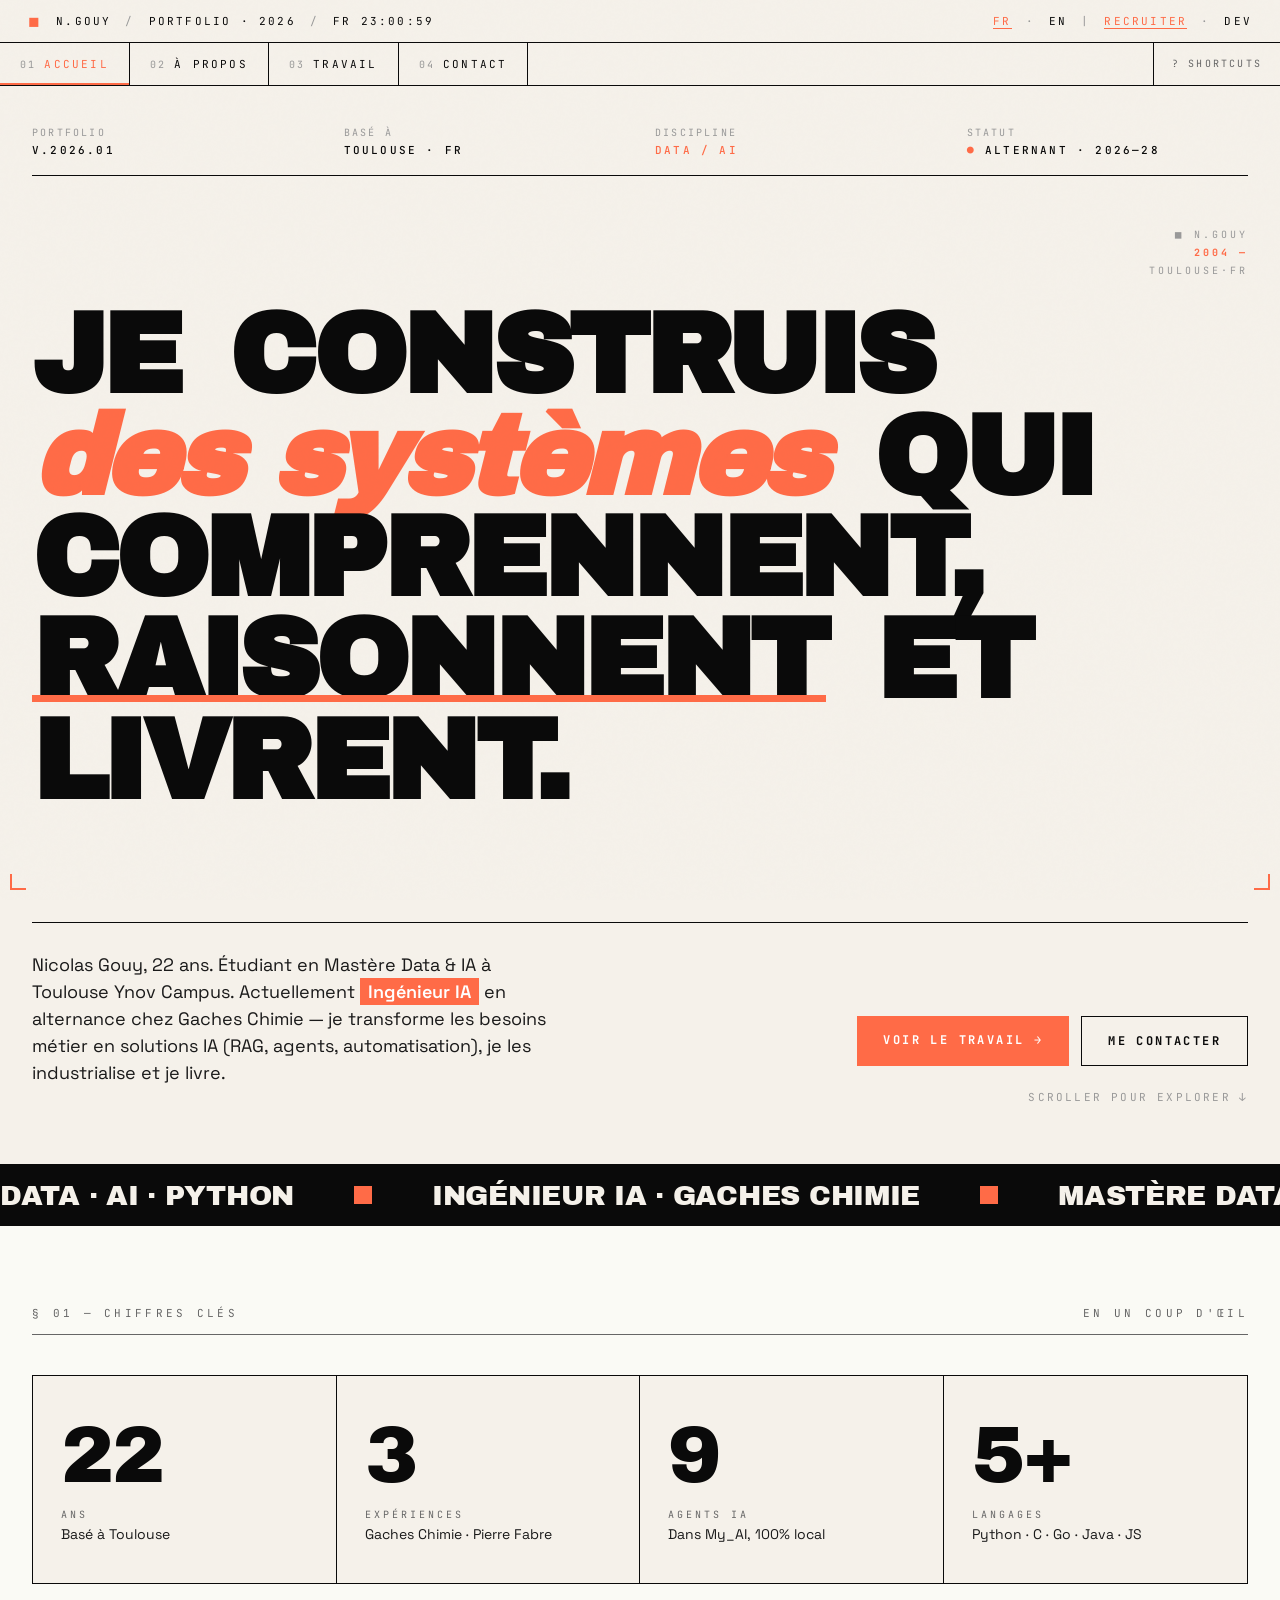
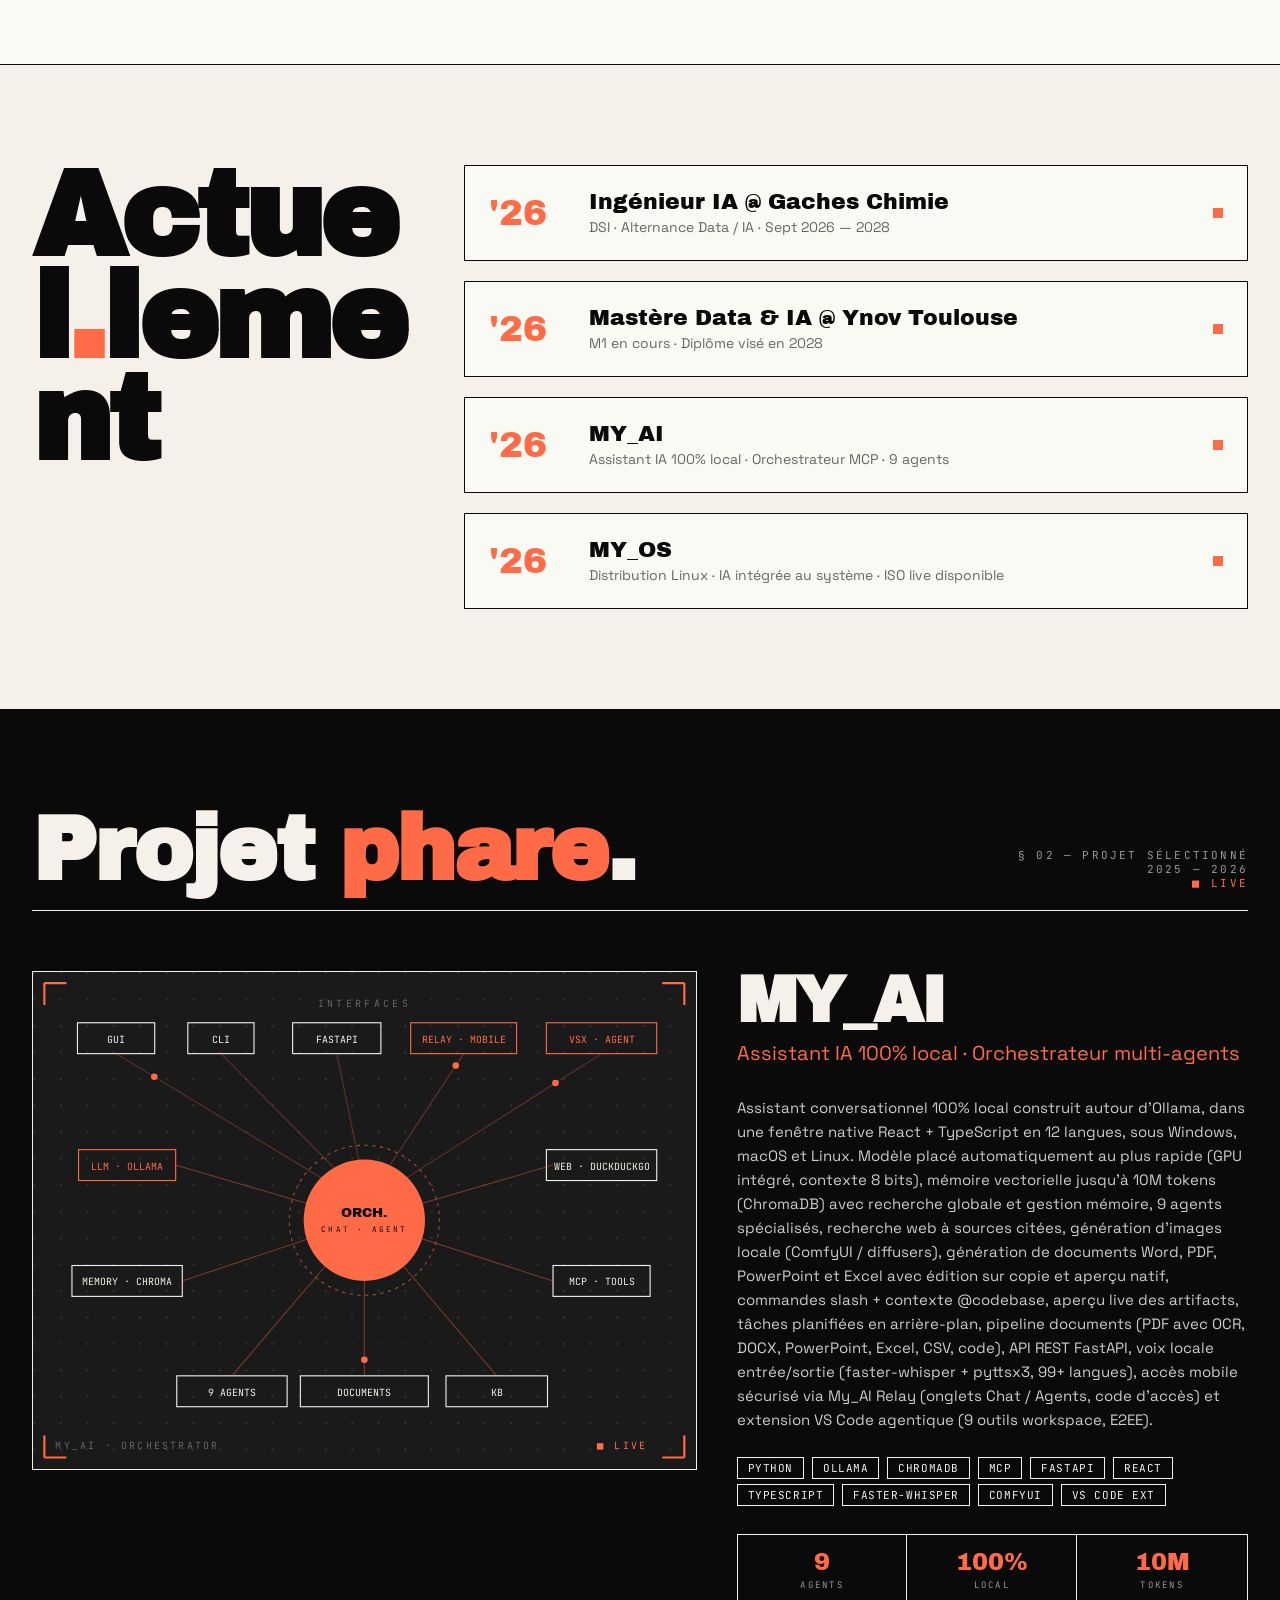
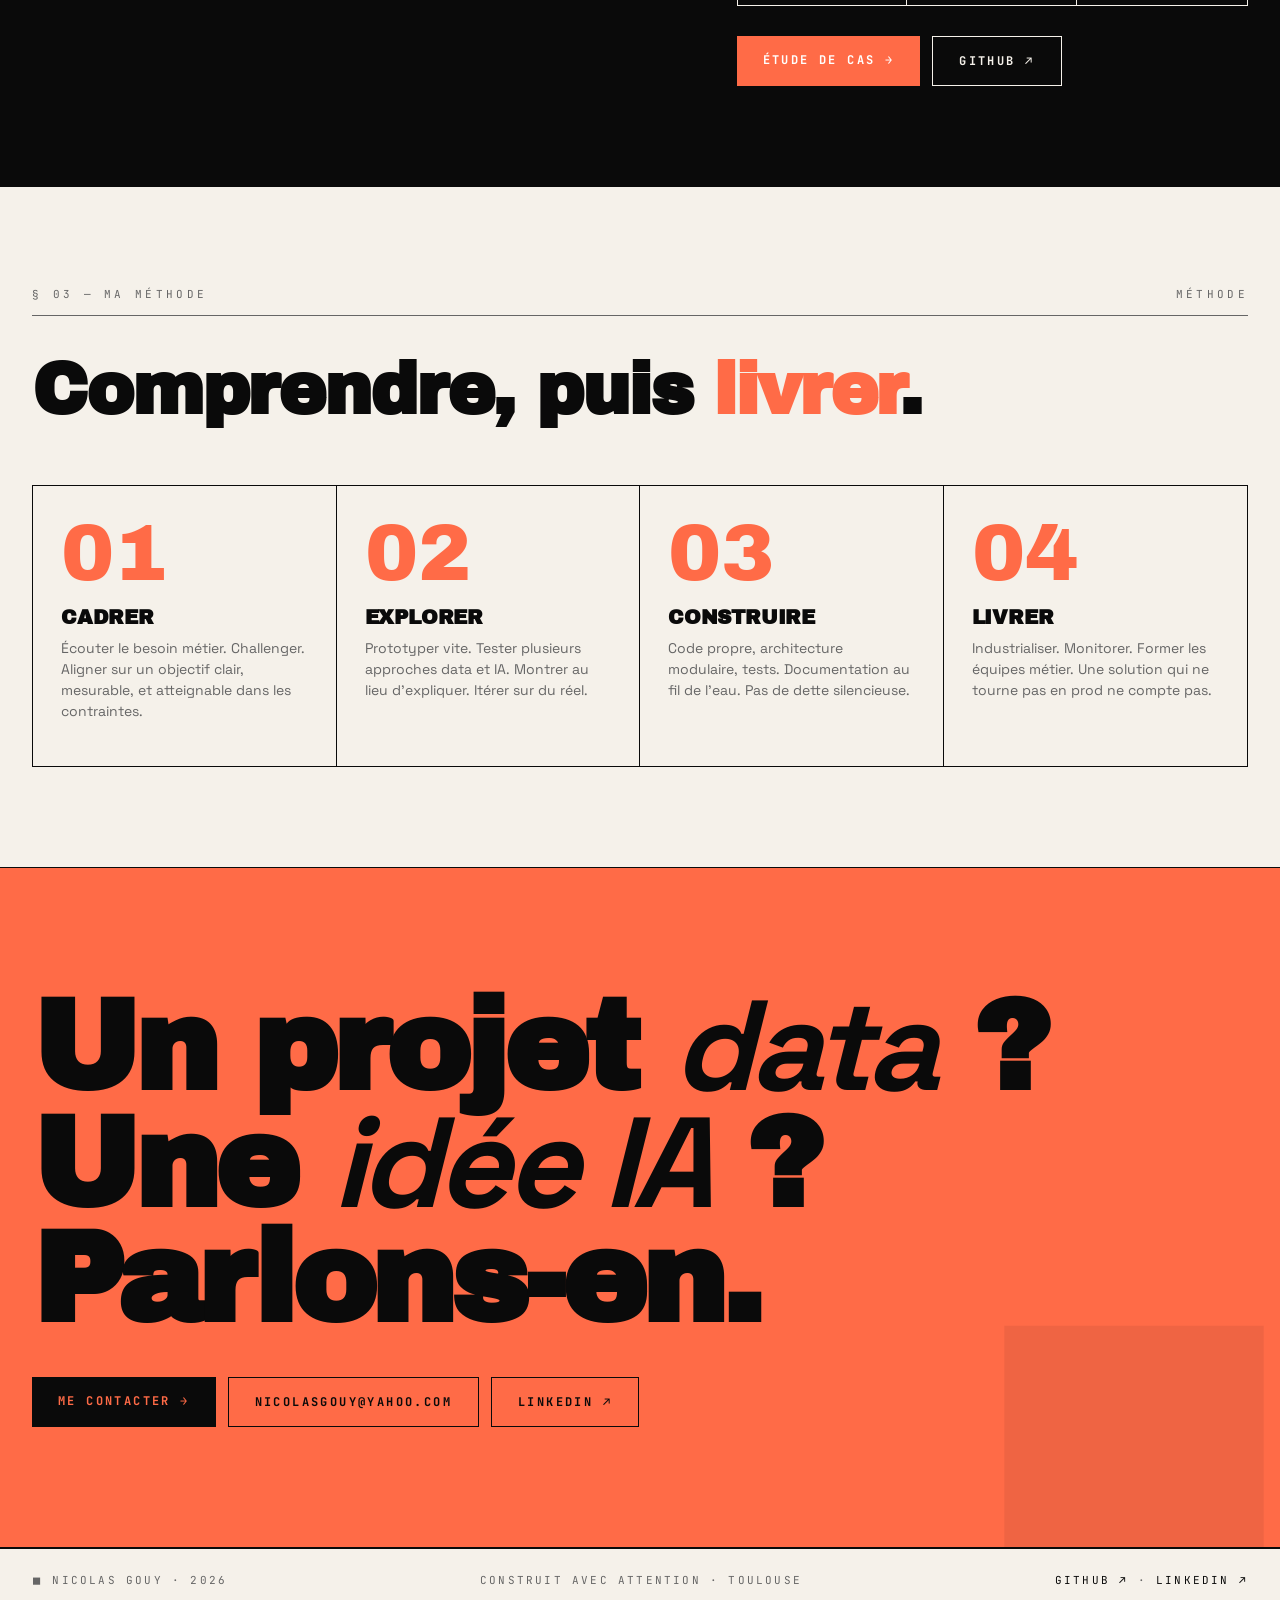
==== commit 0cdfa958: "Refactor code structure for improved readability and maintainability" ====
--- a/index.html
+++ b/index.html
@@ -301,8 +301,8 @@
     <div class="showcase-info reveal d1">
       <h3>MY_AI</h3>
       <div class="tagline" data-fr="Assistant IA 100% local · Orchestrateur multi-agents" data-en="100% local AI assistant · Multi-agent orchestrator">Assistant IA 100% local · Orchestrateur multi-agents</div>
-      <p data-fr="Assistant conversationnel 100% local construit autour d'Ollama, dans une fenêtre native React + TypeScript, sous Windows, macOS et Linux. Modèle placé automatiquement au plus rapide (GPU intégré, contexte 8 bits), mémoire vectorielle jusqu'à 10M tokens (ChromaDB) avec recherche globale et gestion mémoire, 9 agents spécialisés, recherche web à sources citées, génération d'images locale (ComfyUI / diffusers), génération de documents Word, PDF, PowerPoint et Excel avec édition sur copie et aperçu natif, commandes slash + contexte @codebase, aperçu live des artifacts, tâches planifiées en arrière-plan, pipeline documents (PDF avec OCR, DOCX, PowerPoint, Excel, CSV, code), API REST FastAPI, voix locale entrée/sortie (faster-whisper + pyttsx3, 99+ langues), accès mobile sécurisé via My_AI Relay (onglets Chat / Agents) et extension VS Code agentique (9 outils workspace, E2EE)." data-en="100% local conversational assistant built around Ollama, in a native React + TypeScript window, on Windows, macOS and Linux. Model automatically placed for speed (integrated GPU, 8-bit context), vector memory up to 10M tokens (ChromaDB) with global search and memory management, 9 specialized agents, web search with cited sources, local image generation (ComfyUI / diffusers), Word, PDF, PowerPoint and Excel document generation with copy-based editing and native preview, slash commands + @codebase context, live artifacts preview, background scheduled tasks, document pipeline (PDF with OCR, DOCX, PowerPoint, Excel, CSV, code), FastAPI REST API, local voice in/out (faster-whisper + pyttsx3, 99+ languages), secure mobile access via My_AI Relay (Chat / Agents tabs) and an agentic VS Code extension (9 workspace tools, E2EE).">
-        Assistant conversationnel 100% local construit autour d'Ollama, dans une fenêtre native React + TypeScript, sous Windows, macOS et Linux. Modèle placé automatiquement au plus rapide (GPU intégré, contexte 8 bits), mémoire vectorielle jusqu'à 10M tokens (ChromaDB) avec recherche globale et gestion mémoire, 9 agents spécialisés, recherche web à sources citées, génération d'images locale (ComfyUI / diffusers), génération de documents Word, PDF, PowerPoint et Excel avec édition sur copie et aperçu natif, commandes slash + contexte @codebase, aperçu live des artifacts, tâches planifiées en arrière-plan, pipeline documents (PDF avec OCR, DOCX, PowerPoint, Excel, CSV, code), API REST FastAPI, voix locale entrée/sortie (faster-whisper + pyttsx3, 99+ langues), accès mobile sécurisé via My_AI Relay (onglets Chat / Agents) et extension VS Code agentique (9 outils workspace, E2EE).
+      <p data-fr="Assistant conversationnel 100% local construit autour d'Ollama, dans une fenêtre native React + TypeScript en 12 langues, sous Windows, macOS et Linux. Modèle placé automatiquement au plus rapide (GPU intégré, contexte 8 bits), mémoire vectorielle jusqu'à 10M tokens (ChromaDB) avec recherche globale et gestion mémoire, 9 agents spécialisés, recherche web à sources citées, génération d'images locale (ComfyUI / diffusers), génération de documents Word, PDF, PowerPoint et Excel avec édition sur copie et aperçu natif, commandes slash + contexte @codebase, aperçu live des artifacts, tâches planifiées en arrière-plan, pipeline documents (PDF avec OCR, DOCX, PowerPoint, Excel, CSV, code), API REST FastAPI, voix locale entrée/sortie (faster-whisper + pyttsx3, 99+ langues), accès mobile sécurisé via My_AI Relay (onglets Chat / Agents, code d'accès) et extension VS Code agentique (9 outils workspace, E2EE)." data-en="100% local conversational assistant built around Ollama, in a native React + TypeScript window in 12 languages, on Windows, macOS and Linux. Model automatically placed for speed (integrated GPU, 8-bit context), vector memory up to 10M tokens (ChromaDB) with global search and memory management, 9 specialized agents, web search with cited sources, local image generation (ComfyUI / diffusers), Word, PDF, PowerPoint and Excel document generation with copy-based editing and native preview, slash commands + @codebase context, live artifacts preview, background scheduled tasks, document pipeline (PDF with OCR, DOCX, PowerPoint, Excel, CSV, code), FastAPI REST API, local voice in/out (faster-whisper + pyttsx3, 99+ languages), secure mobile access via My_AI Relay (Chat / Agents tabs, access code) and an agentic VS Code extension (9 workspace tools, E2EE).">
+        Assistant conversationnel 100% local construit autour d'Ollama, dans une fenêtre native React + TypeScript en 12 langues, sous Windows, macOS et Linux. Modèle placé automatiquement au plus rapide (GPU intégré, contexte 8 bits), mémoire vectorielle jusqu'à 10M tokens (ChromaDB) avec recherche globale et gestion mémoire, 9 agents spécialisés, recherche web à sources citées, génération d'images locale (ComfyUI / diffusers), génération de documents Word, PDF, PowerPoint et Excel avec édition sur copie et aperçu natif, commandes slash + contexte @codebase, aperçu live des artifacts, tâches planifiées en arrière-plan, pipeline documents (PDF avec OCR, DOCX, PowerPoint, Excel, CSV, code), API REST FastAPI, voix locale entrée/sortie (faster-whisper + pyttsx3, 99+ langues), accès mobile sécurisé via My_AI Relay (onglets Chat / Agents, code d'accès) et extension VS Code agentique (9 outils workspace, E2EE).
       </p>
       <div class="showcase-stack">
         <span class="chip">PYTHON</span>
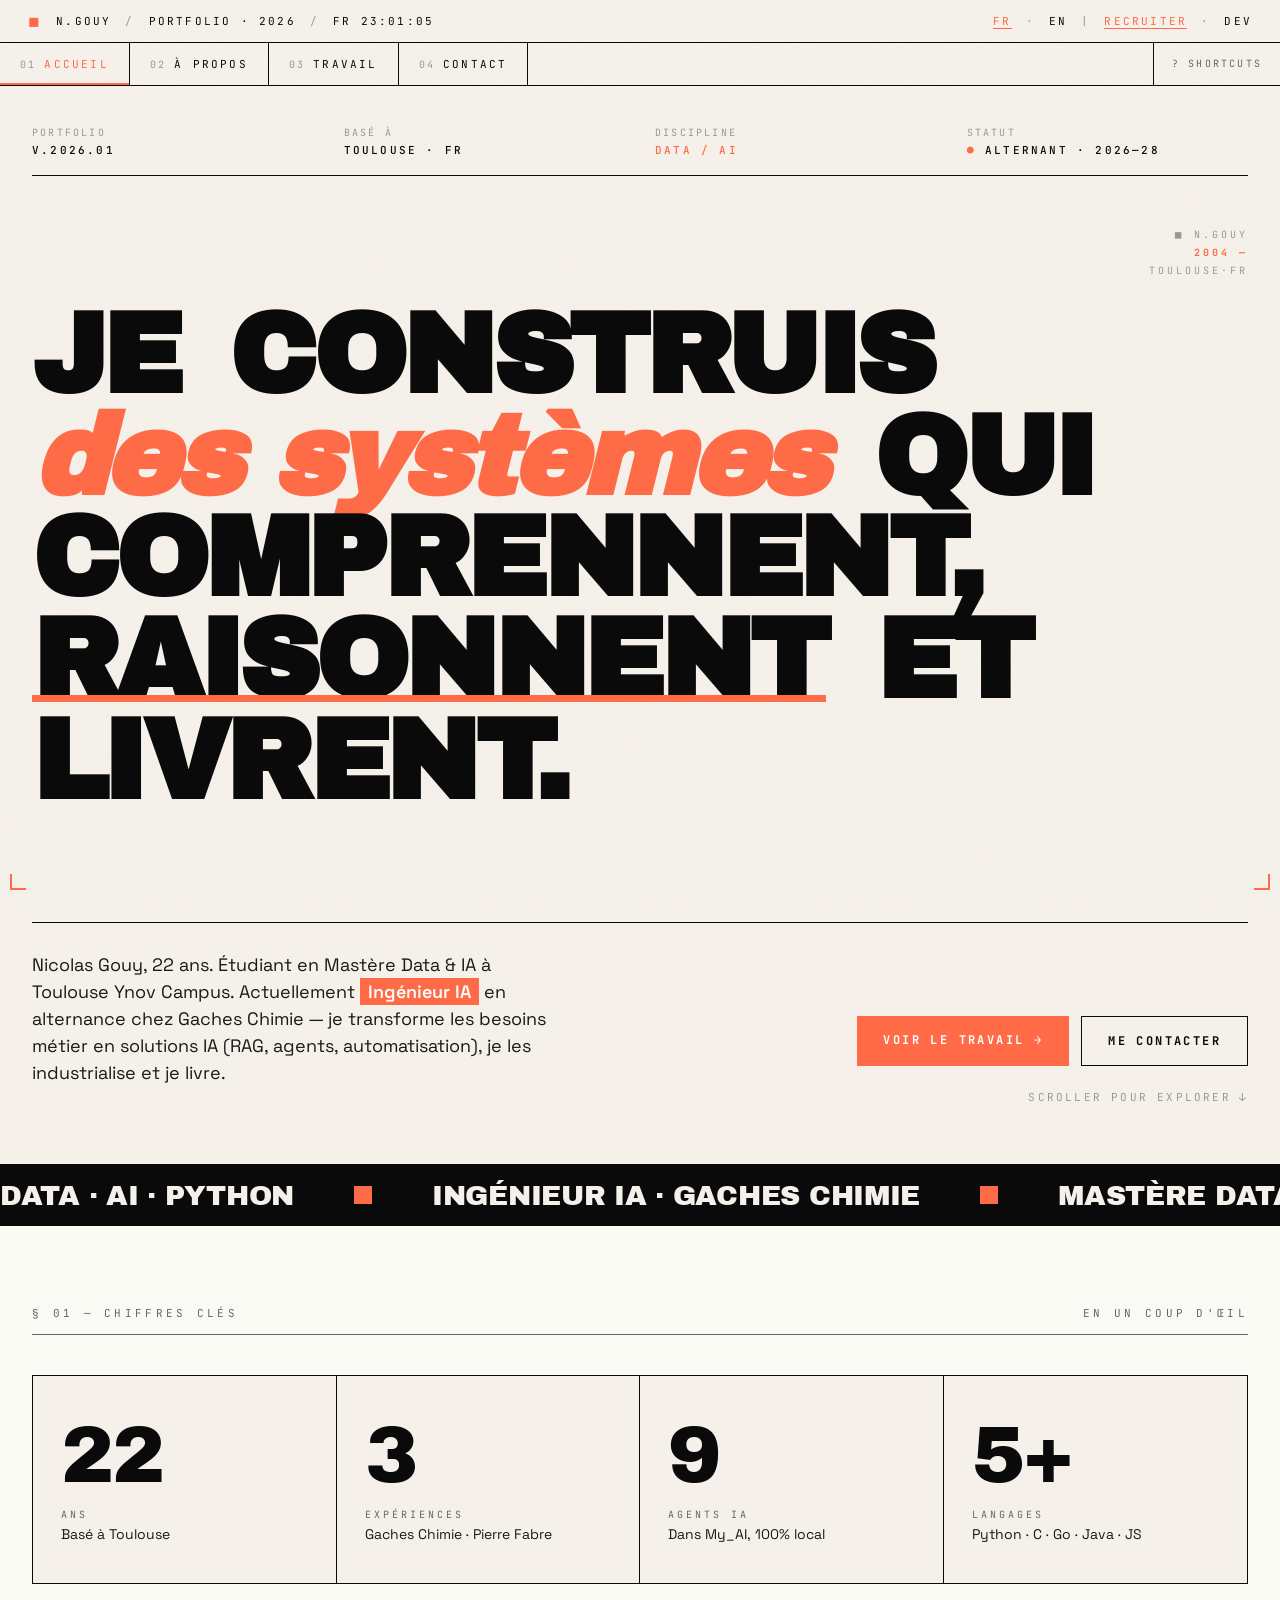
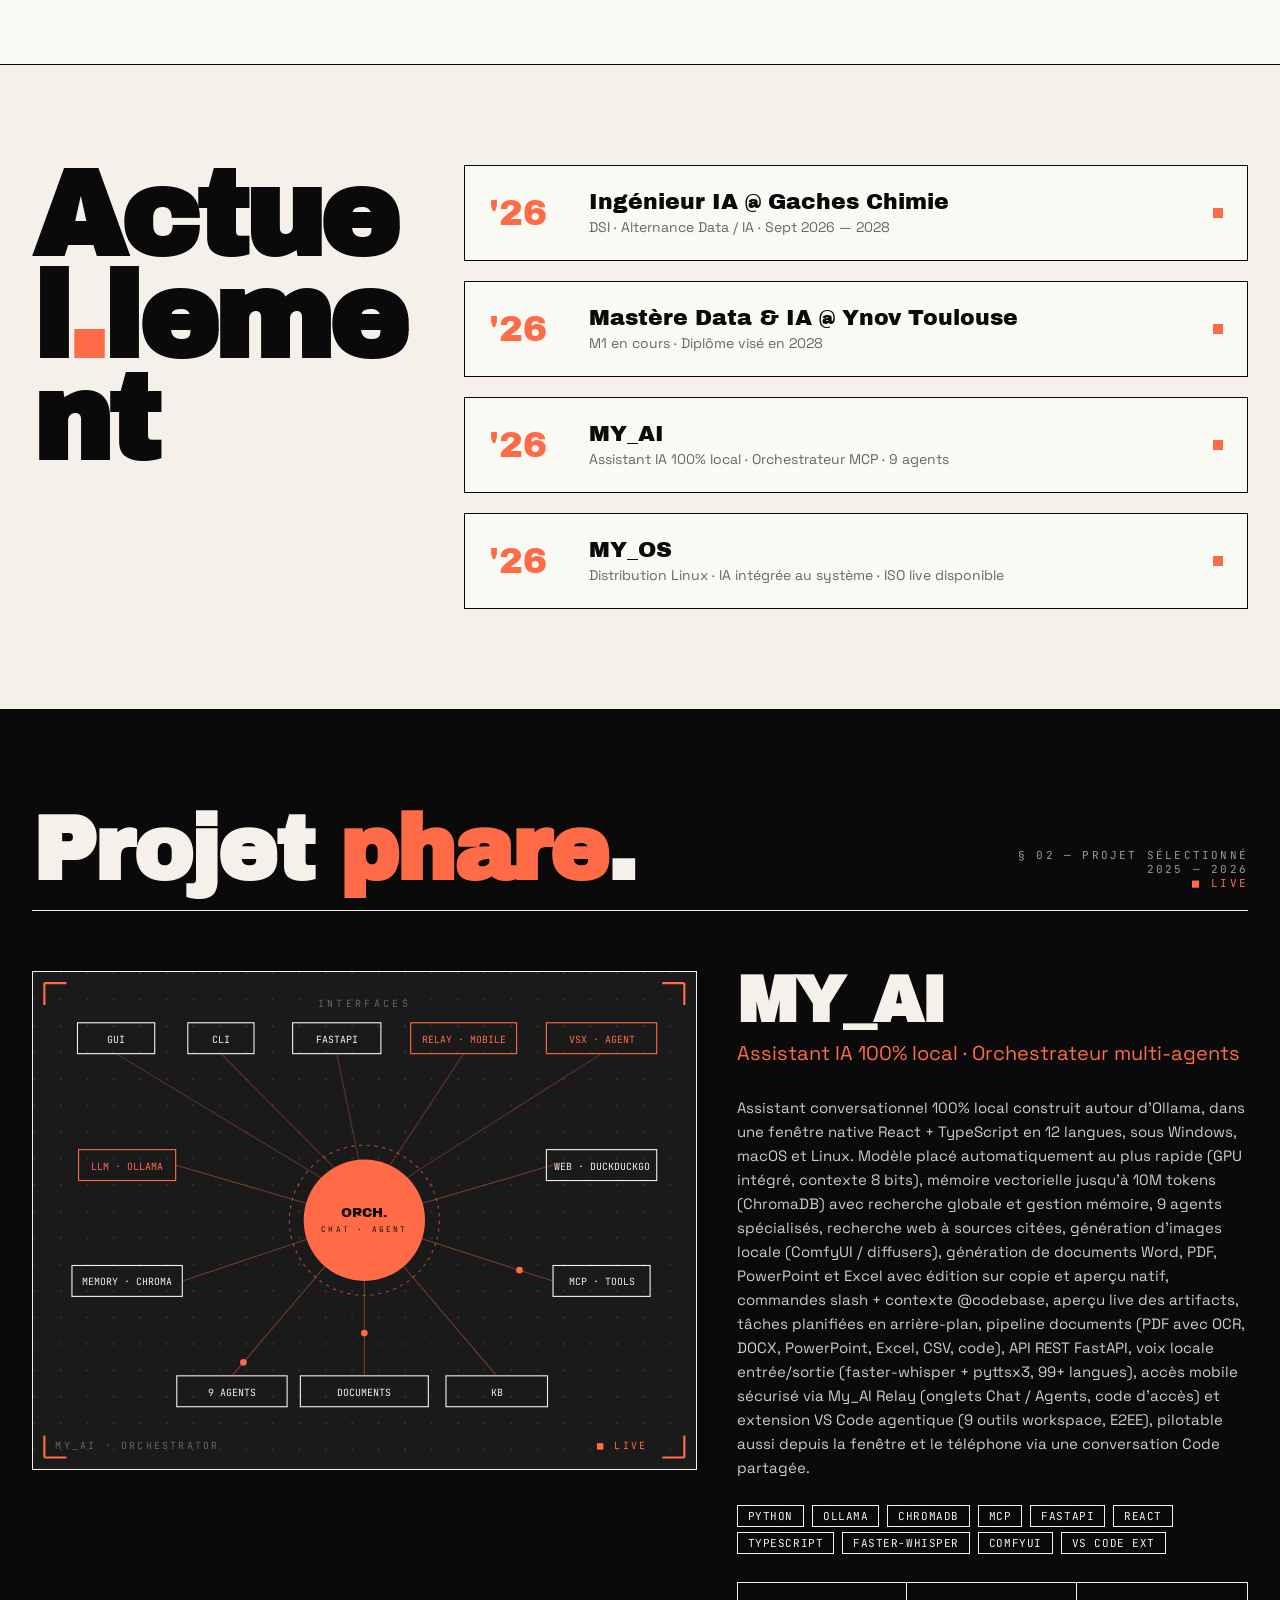
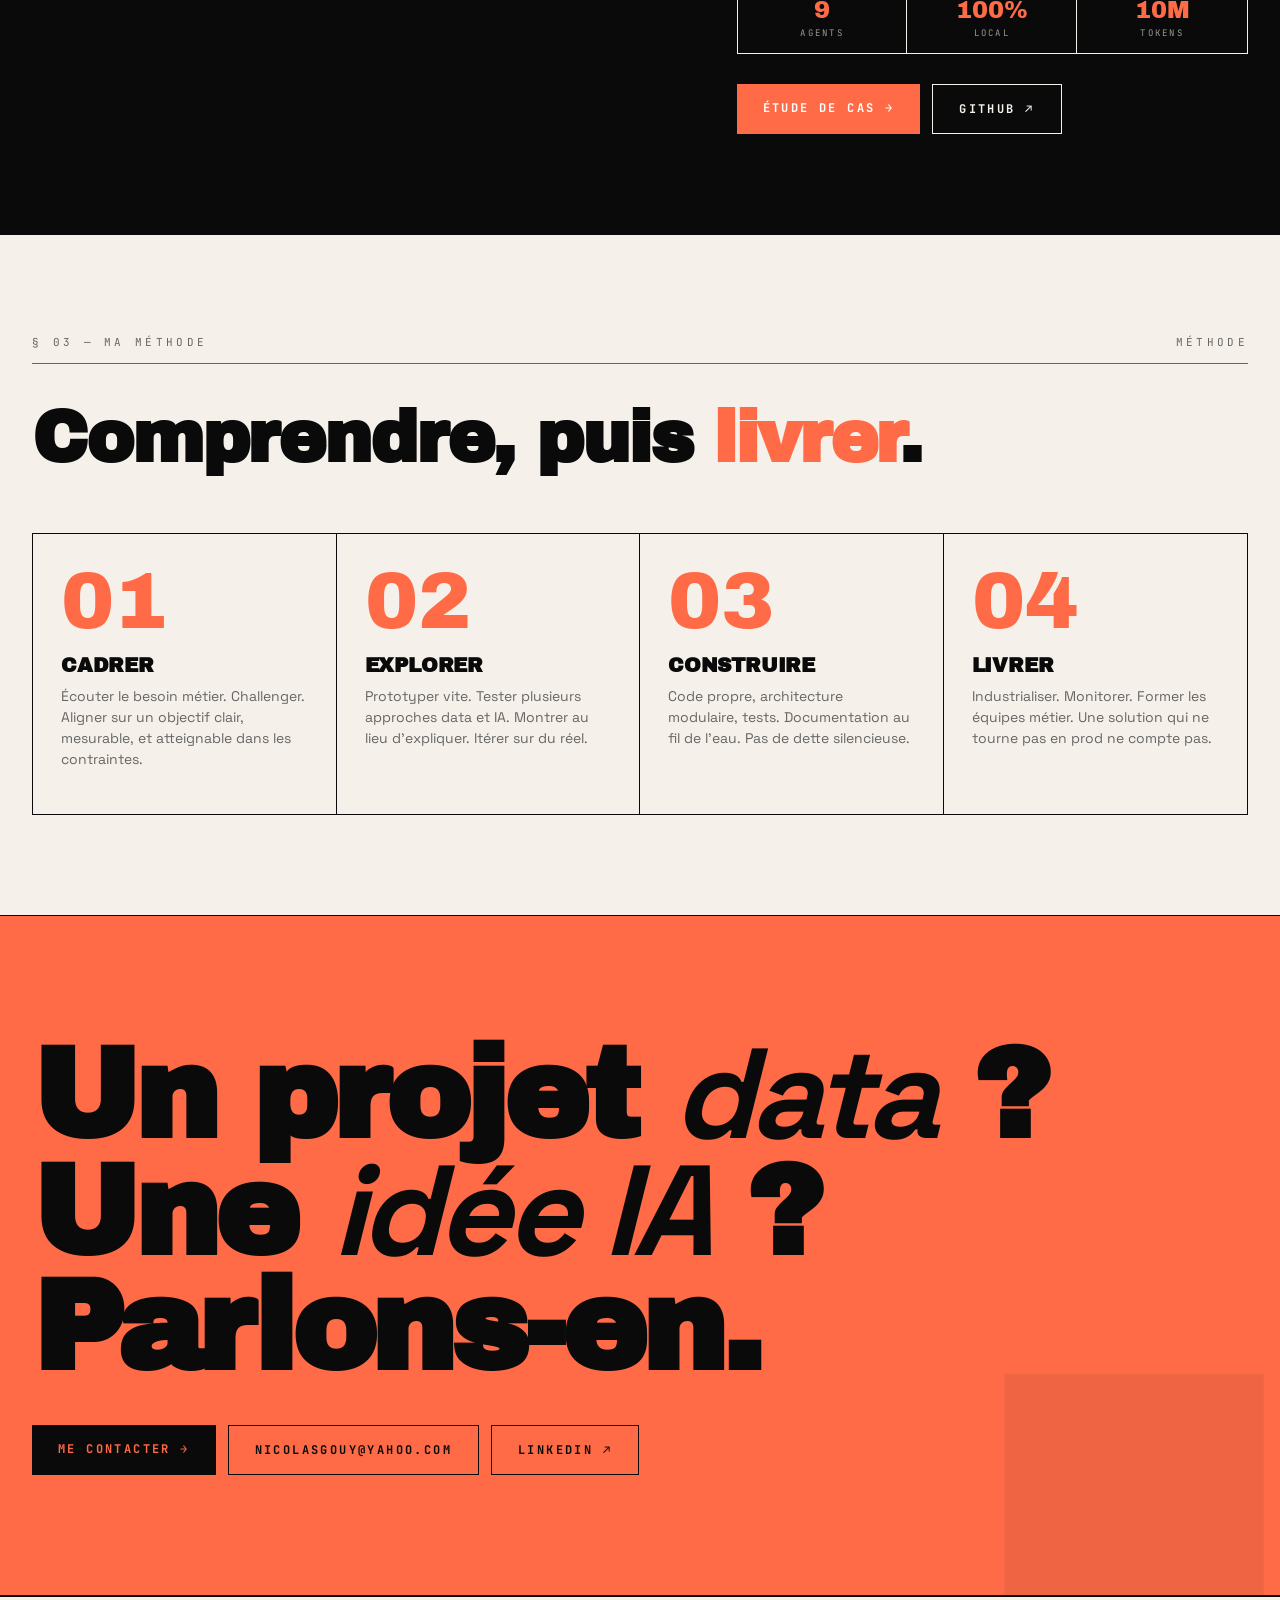
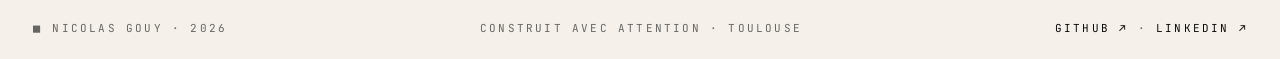
==== commit 14fdcd9b: "feat: update My_AI to v9.1.0 and VS Code extension to v1.6.0 - Bump versions in the work page dev me" ====
--- a/index.html
+++ b/index.html
@@ -301,8 +301,8 @@
     <div class="showcase-info reveal d1">
       <h3>MY_AI</h3>
       <div class="tagline" data-fr="Assistant IA 100% local · Orchestrateur multi-agents" data-en="100% local AI assistant · Multi-agent orchestrator">Assistant IA 100% local · Orchestrateur multi-agents</div>
-      <p data-fr="Assistant conversationnel 100% local construit autour d'Ollama, dans une fenêtre native React + TypeScript en 12 langues, sous Windows, macOS et Linux. Modèle placé automatiquement au plus rapide (GPU intégré, contexte 8 bits), mémoire vectorielle jusqu'à 10M tokens (ChromaDB) avec recherche globale et gestion mémoire, 9 agents spécialisés, recherche web à sources citées, génération d'images locale (ComfyUI / diffusers), génération de documents Word, PDF, PowerPoint et Excel avec édition sur copie et aperçu natif, commandes slash + contexte @codebase, aperçu live des artifacts, tâches planifiées en arrière-plan, pipeline documents (PDF avec OCR, DOCX, PowerPoint, Excel, CSV, code), API REST FastAPI, voix locale entrée/sortie (faster-whisper + pyttsx3, 99+ langues), accès mobile sécurisé via My_AI Relay (onglets Chat / Agents, code d'accès) et extension VS Code agentique (9 outils workspace, E2EE)." data-en="100% local conversational assistant built around Ollama, in a native React + TypeScript window in 12 languages, on Windows, macOS and Linux. Model automatically placed for speed (integrated GPU, 8-bit context), vector memory up to 10M tokens (ChromaDB) with global search and memory management, 9 specialized agents, web search with cited sources, local image generation (ComfyUI / diffusers), Word, PDF, PowerPoint and Excel document generation with copy-based editing and native preview, slash commands + @codebase context, live artifacts preview, background scheduled tasks, document pipeline (PDF with OCR, DOCX, PowerPoint, Excel, CSV, code), FastAPI REST API, local voice in/out (faster-whisper + pyttsx3, 99+ languages), secure mobile access via My_AI Relay (Chat / Agents tabs, access code) and an agentic VS Code extension (9 workspace tools, E2EE).">
-        Assistant conversationnel 100% local construit autour d'Ollama, dans une fenêtre native React + TypeScript en 12 langues, sous Windows, macOS et Linux. Modèle placé automatiquement au plus rapide (GPU intégré, contexte 8 bits), mémoire vectorielle jusqu'à 10M tokens (ChromaDB) avec recherche globale et gestion mémoire, 9 agents spécialisés, recherche web à sources citées, génération d'images locale (ComfyUI / diffusers), génération de documents Word, PDF, PowerPoint et Excel avec édition sur copie et aperçu natif, commandes slash + contexte @codebase, aperçu live des artifacts, tâches planifiées en arrière-plan, pipeline documents (PDF avec OCR, DOCX, PowerPoint, Excel, CSV, code), API REST FastAPI, voix locale entrée/sortie (faster-whisper + pyttsx3, 99+ langues), accès mobile sécurisé via My_AI Relay (onglets Chat / Agents, code d'accès) et extension VS Code agentique (9 outils workspace, E2EE).
+      <p data-fr="Assistant conversationnel 100% local construit autour d'Ollama, dans une fenêtre native React + TypeScript en 12 langues, sous Windows, macOS et Linux. Modèle placé automatiquement au plus rapide (GPU intégré, contexte 8 bits), mémoire vectorielle jusqu'à 10M tokens (ChromaDB) avec recherche globale et gestion mémoire, 9 agents spécialisés, recherche web à sources citées, génération d'images locale (ComfyUI / diffusers), génération de documents Word, PDF, PowerPoint et Excel avec édition sur copie et aperçu natif, commandes slash + contexte @codebase, aperçu live des artifacts, tâches planifiées en arrière-plan, pipeline documents (PDF avec OCR, DOCX, PowerPoint, Excel, CSV, code), API REST FastAPI, voix locale entrée/sortie (faster-whisper + pyttsx3, 99+ langues), accès mobile sécurisé via My_AI Relay (onglets Chat / Agents, code d'accès) et extension VS Code agentique (9 outils workspace, E2EE), pilotable aussi depuis la fenêtre et le téléphone via une conversation Code partagée." data-en="100% local conversational assistant built around Ollama, in a native React + TypeScript window in 12 languages, on Windows, macOS and Linux. Model automatically placed for speed (integrated GPU, 8-bit context), vector memory up to 10M tokens (ChromaDB) with global search and memory management, 9 specialized agents, web search with cited sources, local image generation (ComfyUI / diffusers), Word, PDF, PowerPoint and Excel document generation with copy-based editing and native preview, slash commands + @codebase context, live artifacts preview, background scheduled tasks, document pipeline (PDF with OCR, DOCX, PowerPoint, Excel, CSV, code), FastAPI REST API, local voice in/out (faster-whisper + pyttsx3, 99+ languages), secure mobile access via My_AI Relay (Chat / Agents tabs, access code) and an agentic VS Code extension (9 workspace tools, E2EE), also driven from the window and the phone through a shared Code conversation.">
+        Assistant conversationnel 100% local construit autour d'Ollama, dans une fenêtre native React + TypeScript en 12 langues, sous Windows, macOS et Linux. Modèle placé automatiquement au plus rapide (GPU intégré, contexte 8 bits), mémoire vectorielle jusqu'à 10M tokens (ChromaDB) avec recherche globale et gestion mémoire, 9 agents spécialisés, recherche web à sources citées, génération d'images locale (ComfyUI / diffusers), génération de documents Word, PDF, PowerPoint et Excel avec édition sur copie et aperçu natif, commandes slash + contexte @codebase, aperçu live des artifacts, tâches planifiées en arrière-plan, pipeline documents (PDF avec OCR, DOCX, PowerPoint, Excel, CSV, code), API REST FastAPI, voix locale entrée/sortie (faster-whisper + pyttsx3, 99+ langues), accès mobile sécurisé via My_AI Relay (onglets Chat / Agents, code d'accès) et extension VS Code agentique (9 outils workspace, E2EE), pilotable aussi depuis la fenêtre et le téléphone via une conversation Code partagée.
       </p>
       <div class="showcase-stack">
         <span class="chip">PYTHON</span>
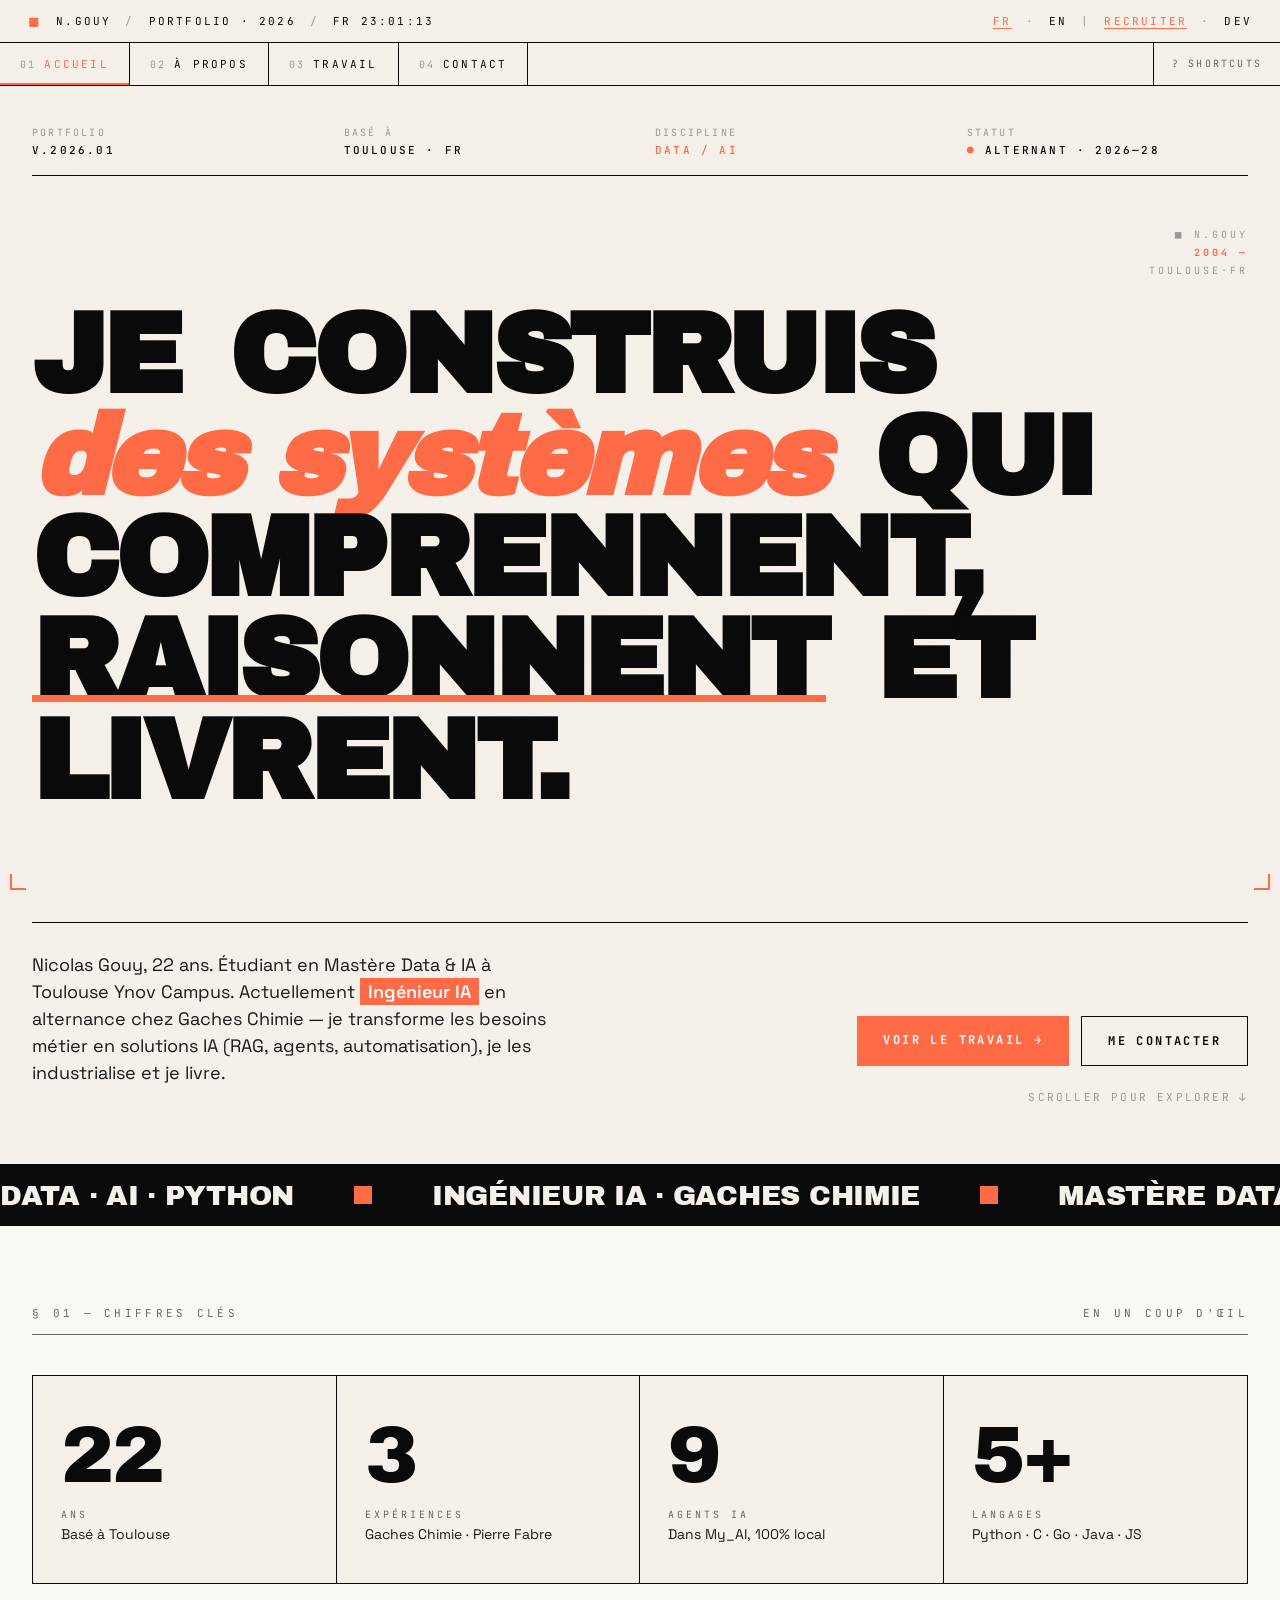
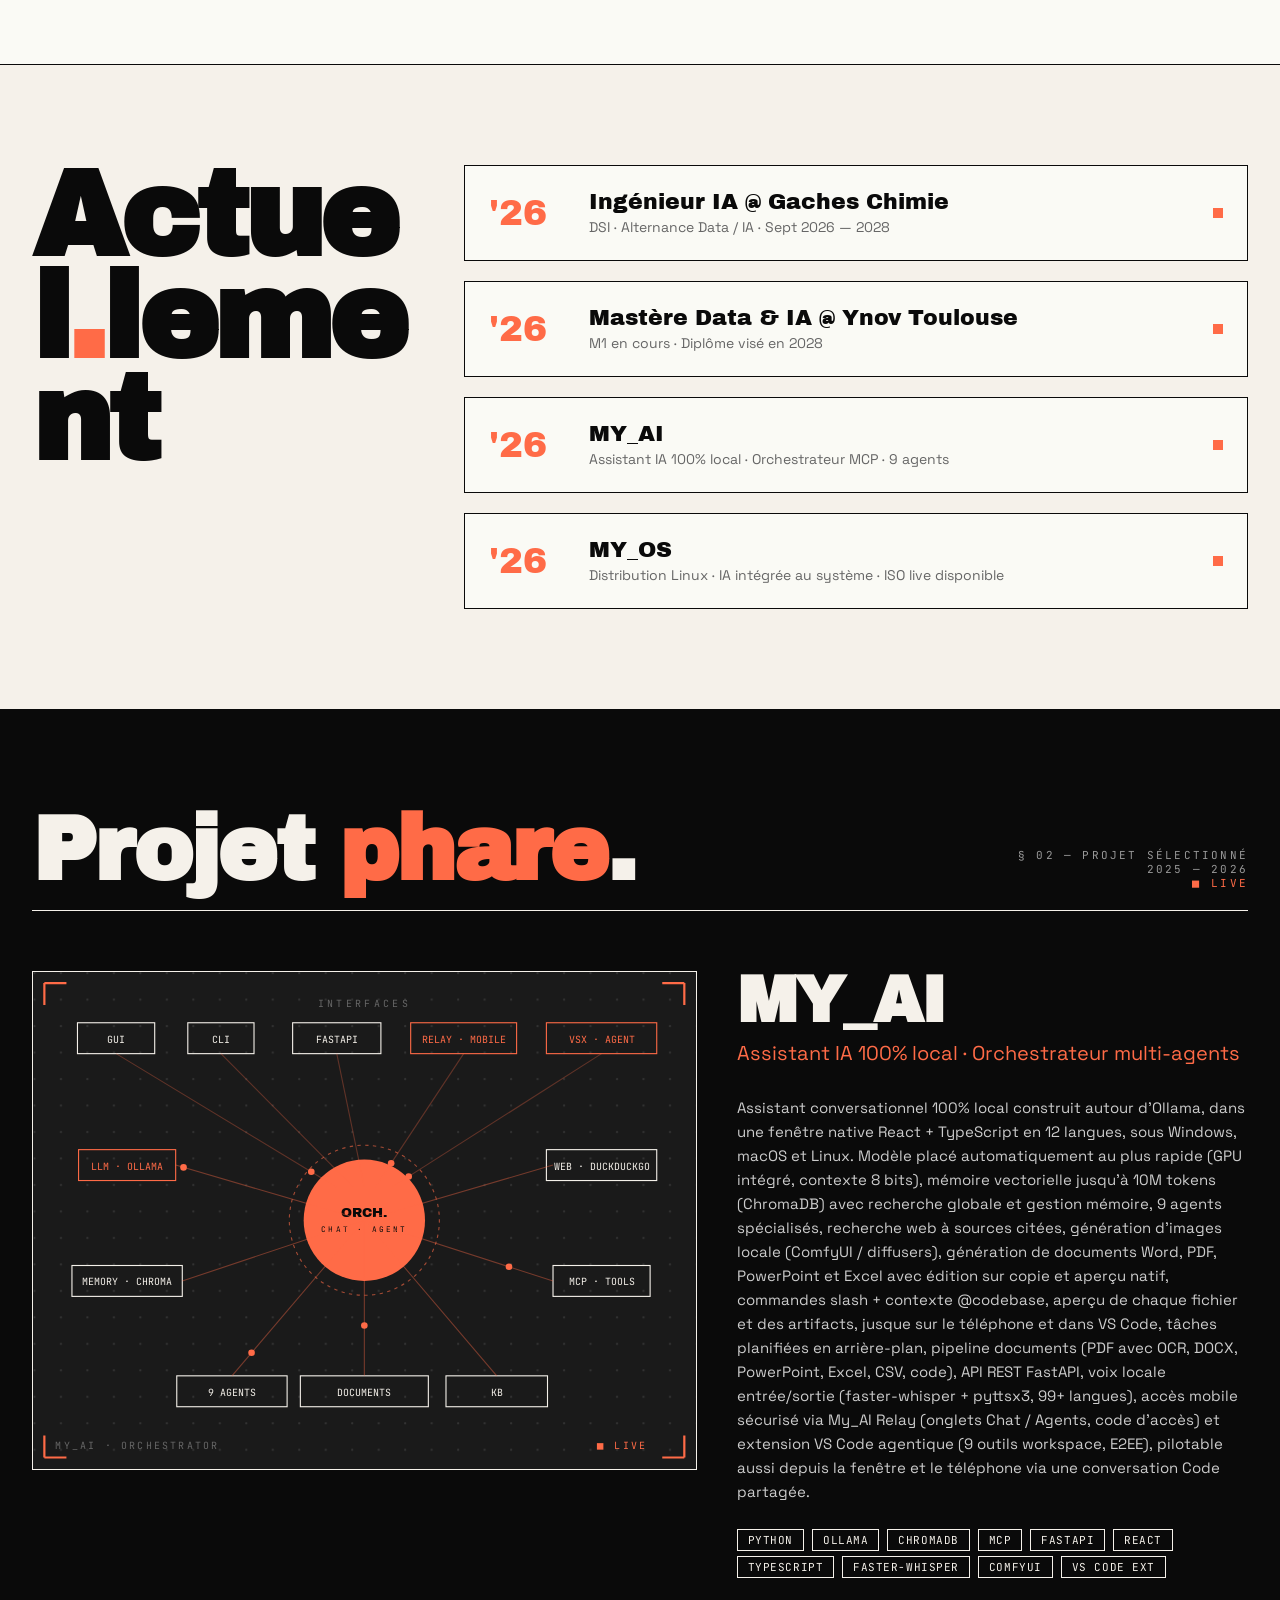
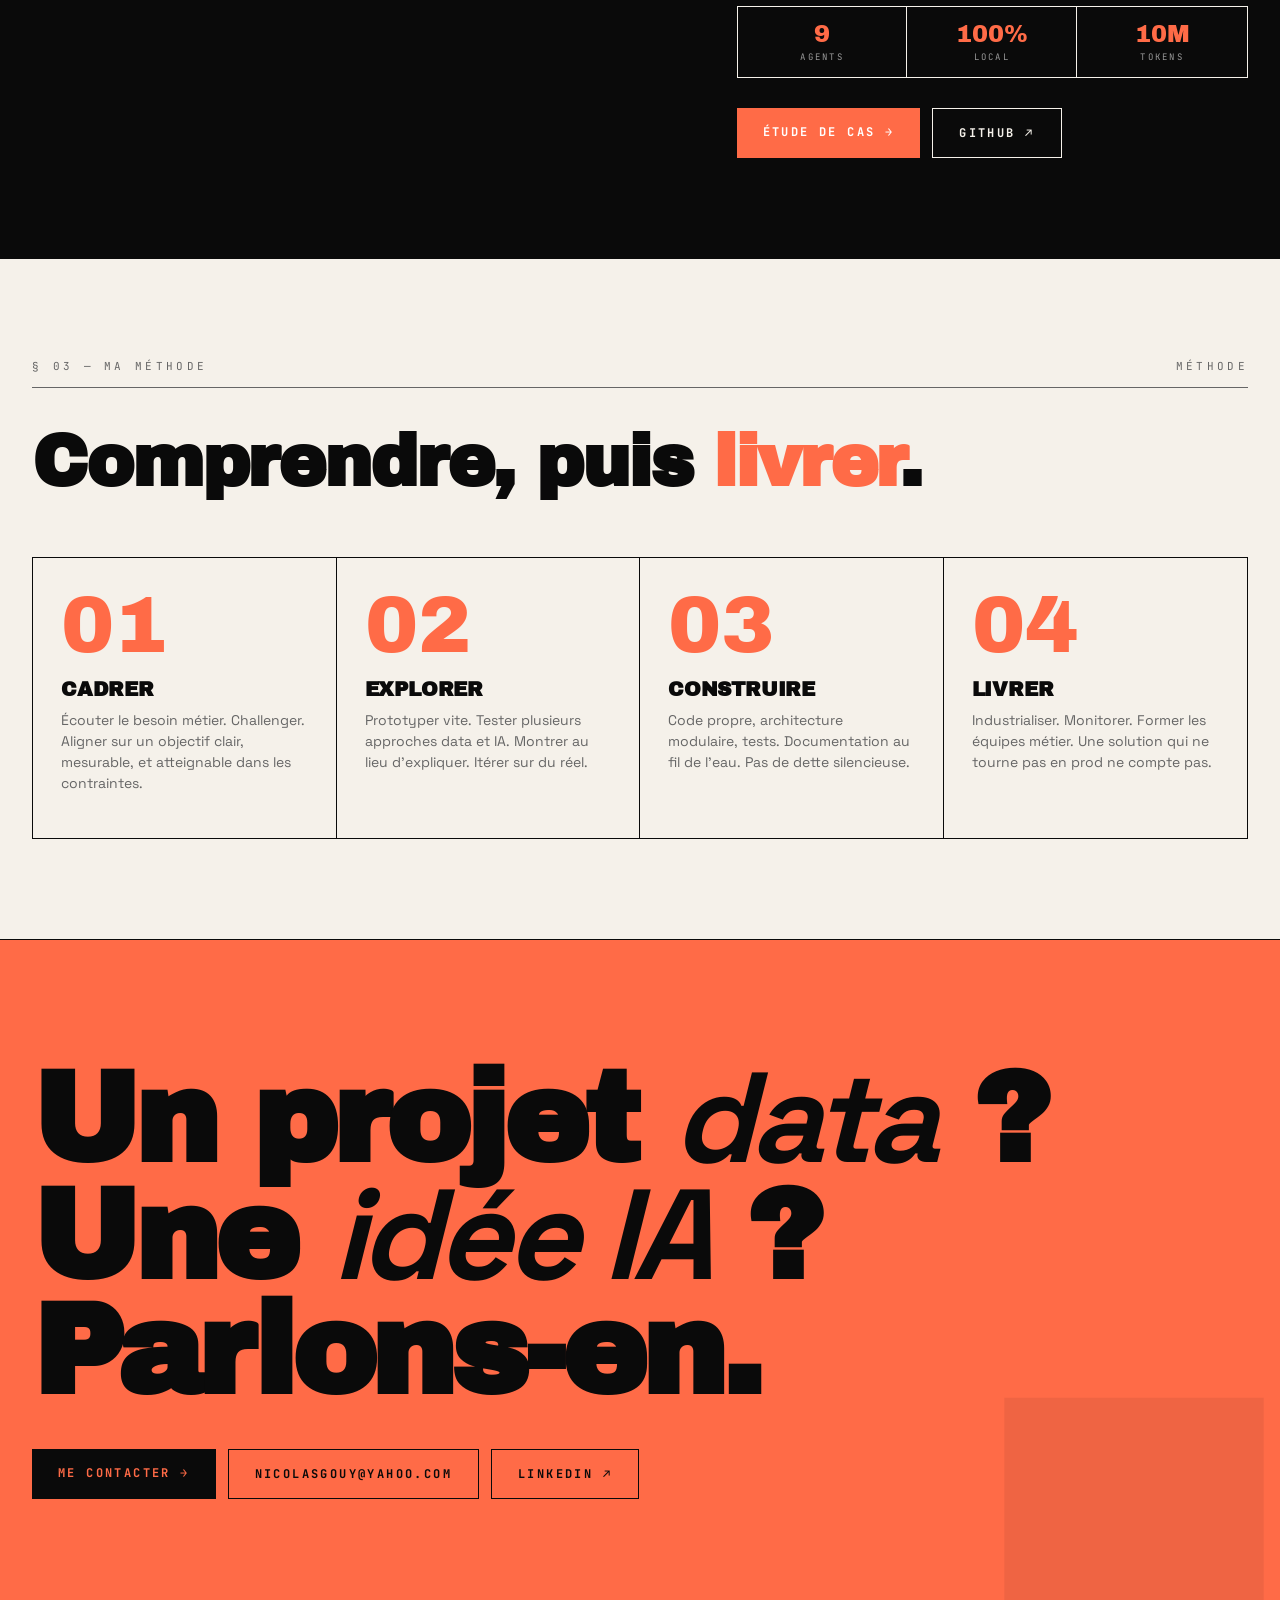
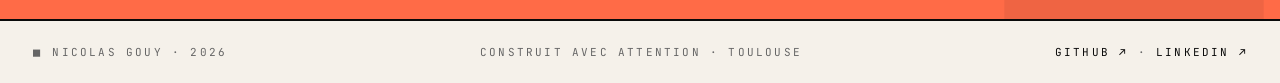
==== commit 21260c6b: "feat: update My_AI to v9.2.0 and the VS Code extension to v1.7.0 - work.html → My_AI hero: dev meta " ====
--- a/index.html
+++ b/index.html
@@ -301,8 +301,8 @@
     <div class="showcase-info reveal d1">
       <h3>MY_AI</h3>
       <div class="tagline" data-fr="Assistant IA 100% local · Orchestrateur multi-agents" data-en="100% local AI assistant · Multi-agent orchestrator">Assistant IA 100% local · Orchestrateur multi-agents</div>
-      <p data-fr="Assistant conversationnel 100% local construit autour d'Ollama, dans une fenêtre native React + TypeScript en 12 langues, sous Windows, macOS et Linux. Modèle placé automatiquement au plus rapide (GPU intégré, contexte 8 bits), mémoire vectorielle jusqu'à 10M tokens (ChromaDB) avec recherche globale et gestion mémoire, 9 agents spécialisés, recherche web à sources citées, génération d'images locale (ComfyUI / diffusers), génération de documents Word, PDF, PowerPoint et Excel avec édition sur copie et aperçu natif, commandes slash + contexte @codebase, aperçu live des artifacts, tâches planifiées en arrière-plan, pipeline documents (PDF avec OCR, DOCX, PowerPoint, Excel, CSV, code), API REST FastAPI, voix locale entrée/sortie (faster-whisper + pyttsx3, 99+ langues), accès mobile sécurisé via My_AI Relay (onglets Chat / Agents, code d'accès) et extension VS Code agentique (9 outils workspace, E2EE), pilotable aussi depuis la fenêtre et le téléphone via une conversation Code partagée." data-en="100% local conversational assistant built around Ollama, in a native React + TypeScript window in 12 languages, on Windows, macOS and Linux. Model automatically placed for speed (integrated GPU, 8-bit context), vector memory up to 10M tokens (ChromaDB) with global search and memory management, 9 specialized agents, web search with cited sources, local image generation (ComfyUI / diffusers), Word, PDF, PowerPoint and Excel document generation with copy-based editing and native preview, slash commands + @codebase context, live artifacts preview, background scheduled tasks, document pipeline (PDF with OCR, DOCX, PowerPoint, Excel, CSV, code), FastAPI REST API, local voice in/out (faster-whisper + pyttsx3, 99+ languages), secure mobile access via My_AI Relay (Chat / Agents tabs, access code) and an agentic VS Code extension (9 workspace tools, E2EE), also driven from the window and the phone through a shared Code conversation.">
-        Assistant conversationnel 100% local construit autour d'Ollama, dans une fenêtre native React + TypeScript en 12 langues, sous Windows, macOS et Linux. Modèle placé automatiquement au plus rapide (GPU intégré, contexte 8 bits), mémoire vectorielle jusqu'à 10M tokens (ChromaDB) avec recherche globale et gestion mémoire, 9 agents spécialisés, recherche web à sources citées, génération d'images locale (ComfyUI / diffusers), génération de documents Word, PDF, PowerPoint et Excel avec édition sur copie et aperçu natif, commandes slash + contexte @codebase, aperçu live des artifacts, tâches planifiées en arrière-plan, pipeline documents (PDF avec OCR, DOCX, PowerPoint, Excel, CSV, code), API REST FastAPI, voix locale entrée/sortie (faster-whisper + pyttsx3, 99+ langues), accès mobile sécurisé via My_AI Relay (onglets Chat / Agents, code d'accès) et extension VS Code agentique (9 outils workspace, E2EE), pilotable aussi depuis la fenêtre et le téléphone via une conversation Code partagée.
+      <p data-fr="Assistant conversationnel 100% local construit autour d'Ollama, dans une fenêtre native React + TypeScript en 12 langues, sous Windows, macOS et Linux. Modèle placé automatiquement au plus rapide (GPU intégré, contexte 8 bits), mémoire vectorielle jusqu'à 10M tokens (ChromaDB) avec recherche globale et gestion mémoire, 9 agents spécialisés, recherche web à sources citées, génération d'images locale (ComfyUI / diffusers), génération de documents Word, PDF, PowerPoint et Excel avec édition sur copie et aperçu natif, commandes slash + contexte @codebase, aperçu de chaque fichier et des artifacts, jusque sur le téléphone et dans VS Code, tâches planifiées en arrière-plan, pipeline documents (PDF avec OCR, DOCX, PowerPoint, Excel, CSV, code), API REST FastAPI, voix locale entrée/sortie (faster-whisper + pyttsx3, 99+ langues), accès mobile sécurisé via My_AI Relay (onglets Chat / Agents, code d'accès) et extension VS Code agentique (9 outils workspace, E2EE), pilotable aussi depuis la fenêtre et le téléphone via une conversation Code partagée." data-en="100% local conversational assistant built around Ollama, in a native React + TypeScript window in 12 languages, on Windows, macOS and Linux. Model automatically placed for speed (integrated GPU, 8-bit context), vector memory up to 10M tokens (ChromaDB) with global search and memory management, 9 specialized agents, web search with cited sources, local image generation (ComfyUI / diffusers), Word, PDF, PowerPoint and Excel document generation with copy-based editing and native preview, slash commands + @codebase context, previews of every file and artifact, on the phone and in VS Code too, background scheduled tasks, document pipeline (PDF with OCR, DOCX, PowerPoint, Excel, CSV, code), FastAPI REST API, local voice in/out (faster-whisper + pyttsx3, 99+ languages), secure mobile access via My_AI Relay (Chat / Agents tabs, access code) and an agentic VS Code extension (9 workspace tools, E2EE), also driven from the window and the phone through a shared Code conversation.">
+        Assistant conversationnel 100% local construit autour d'Ollama, dans une fenêtre native React + TypeScript en 12 langues, sous Windows, macOS et Linux. Modèle placé automatiquement au plus rapide (GPU intégré, contexte 8 bits), mémoire vectorielle jusqu'à 10M tokens (ChromaDB) avec recherche globale et gestion mémoire, 9 agents spécialisés, recherche web à sources citées, génération d'images locale (ComfyUI / diffusers), génération de documents Word, PDF, PowerPoint et Excel avec édition sur copie et aperçu natif, commandes slash + contexte @codebase, aperçu de chaque fichier et des artifacts, jusque sur le téléphone et dans VS Code, tâches planifiées en arrière-plan, pipeline documents (PDF avec OCR, DOCX, PowerPoint, Excel, CSV, code), API REST FastAPI, voix locale entrée/sortie (faster-whisper + pyttsx3, 99+ langues), accès mobile sécurisé via My_AI Relay (onglets Chat / Agents, code d'accès) et extension VS Code agentique (9 outils workspace, E2EE), pilotable aussi depuis la fenêtre et le téléphone via une conversation Code partagée.
       </p>
       <div class="showcase-stack">
         <span class="chip">PYTHON</span>
